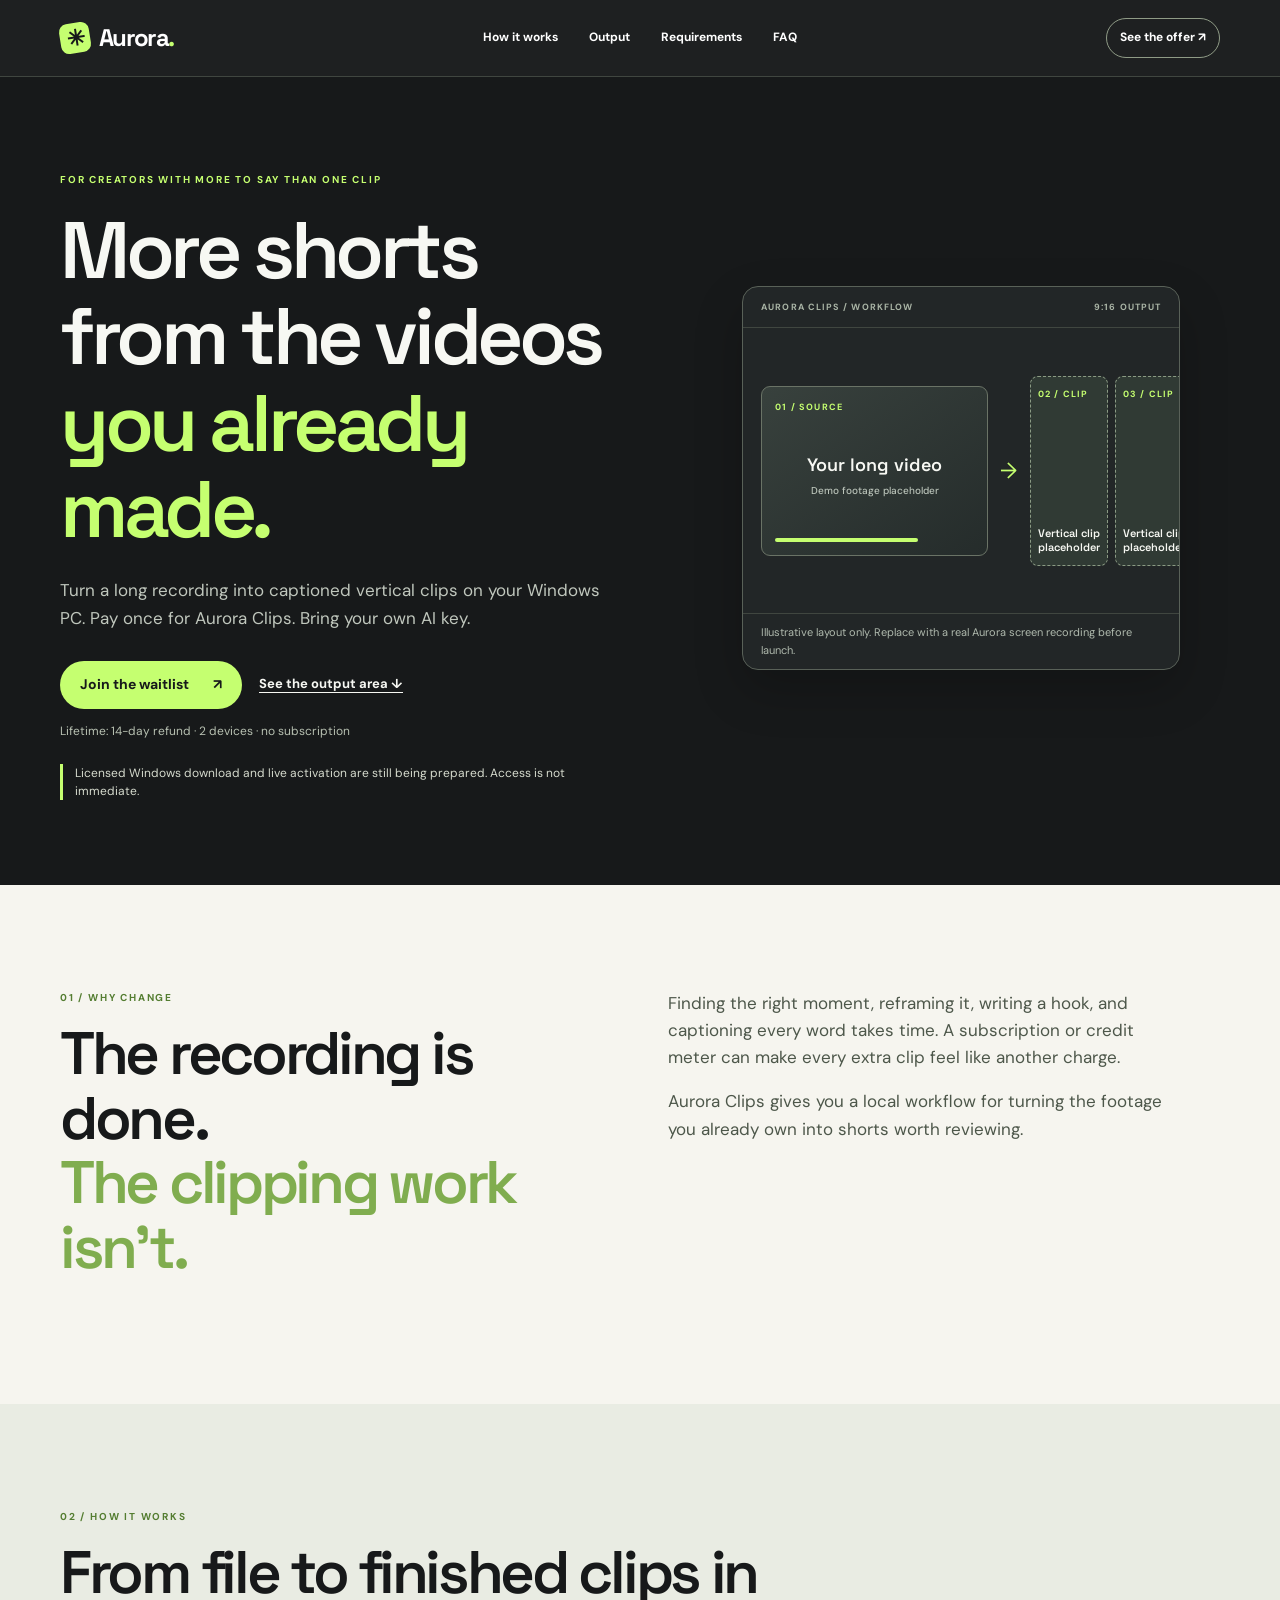
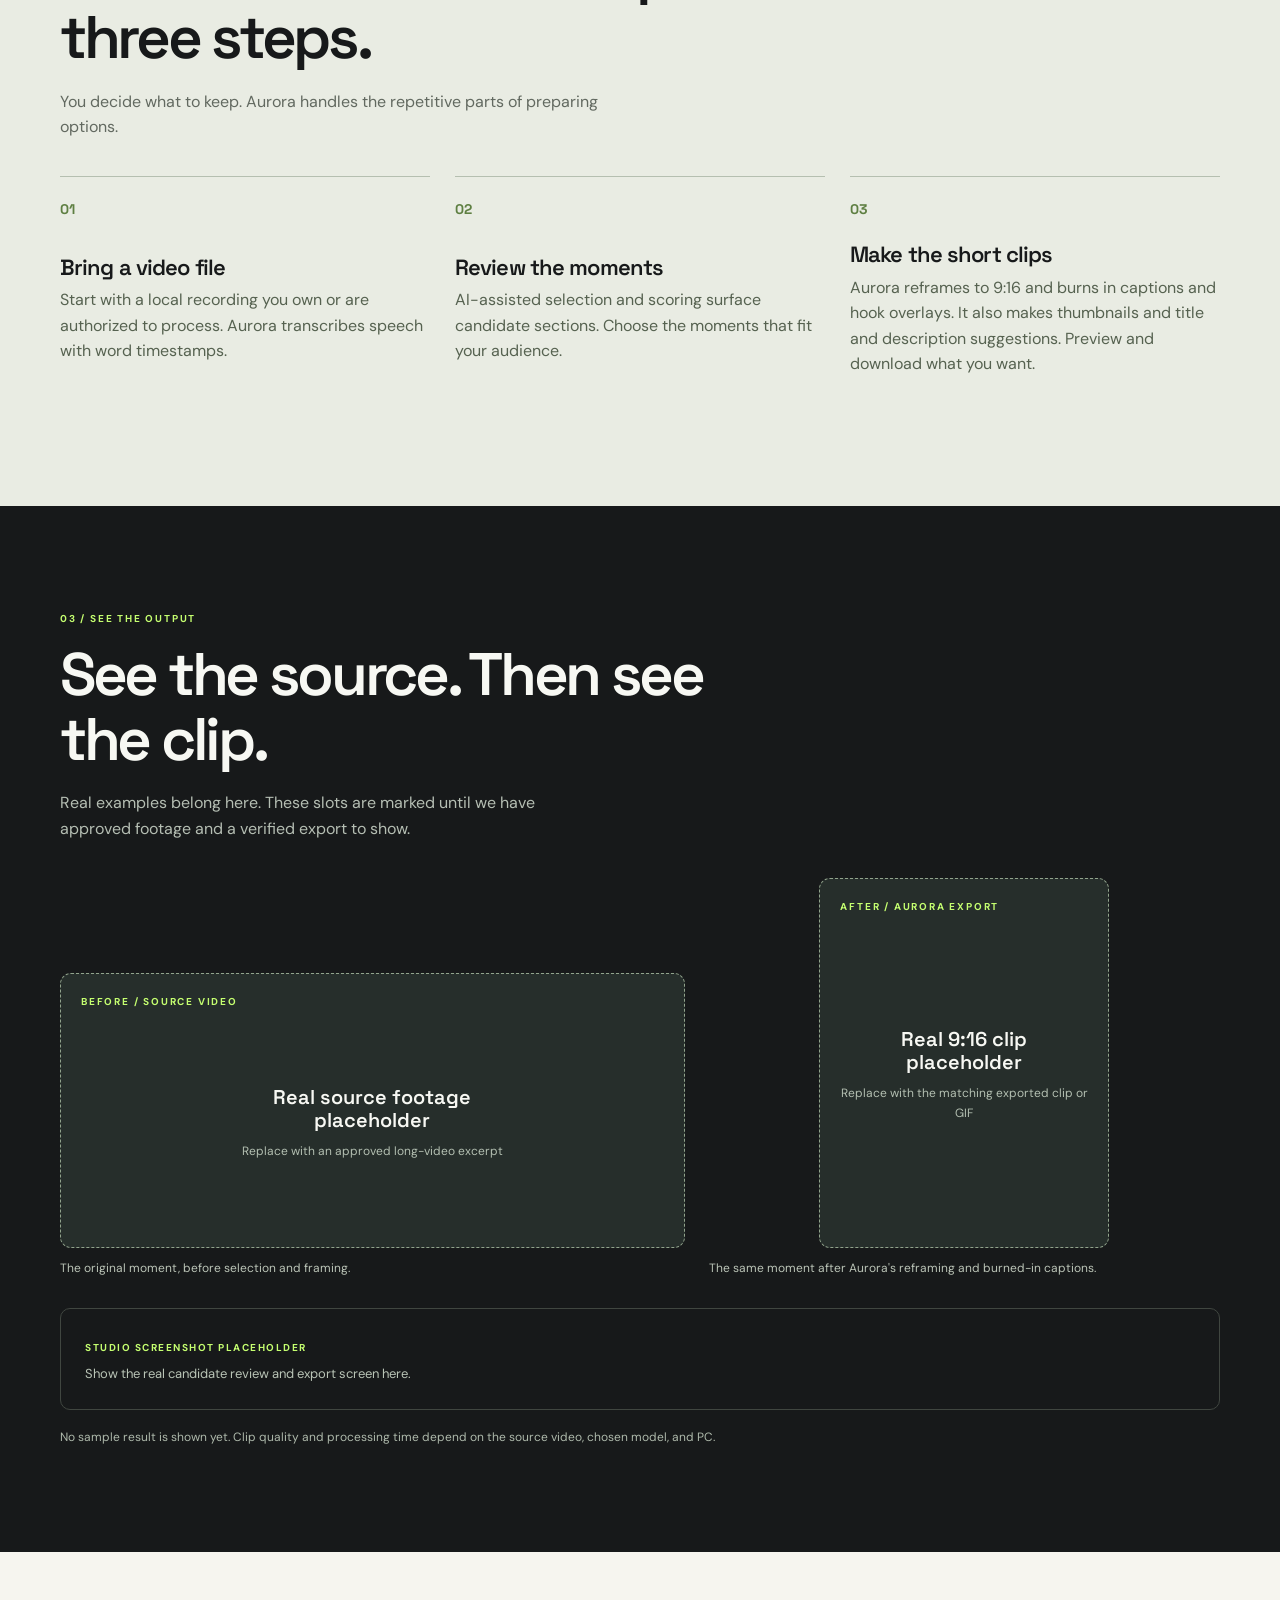
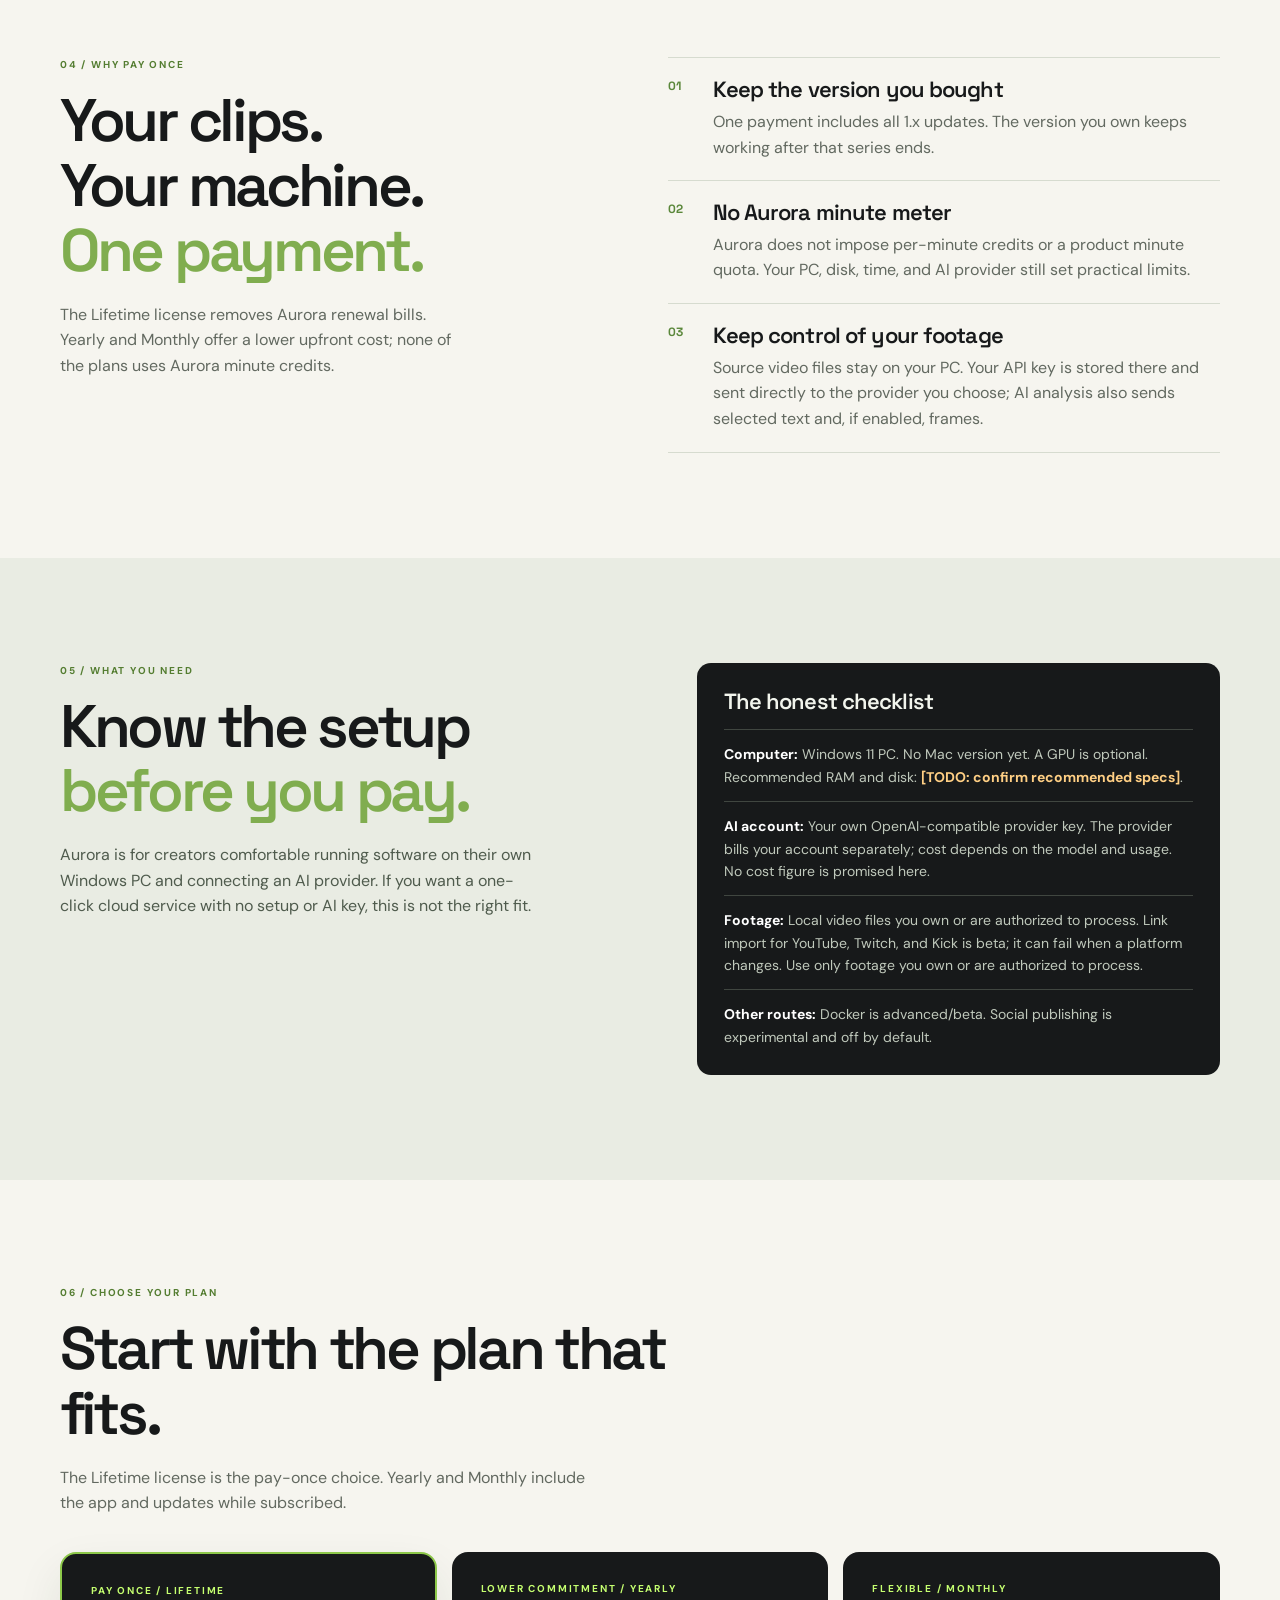
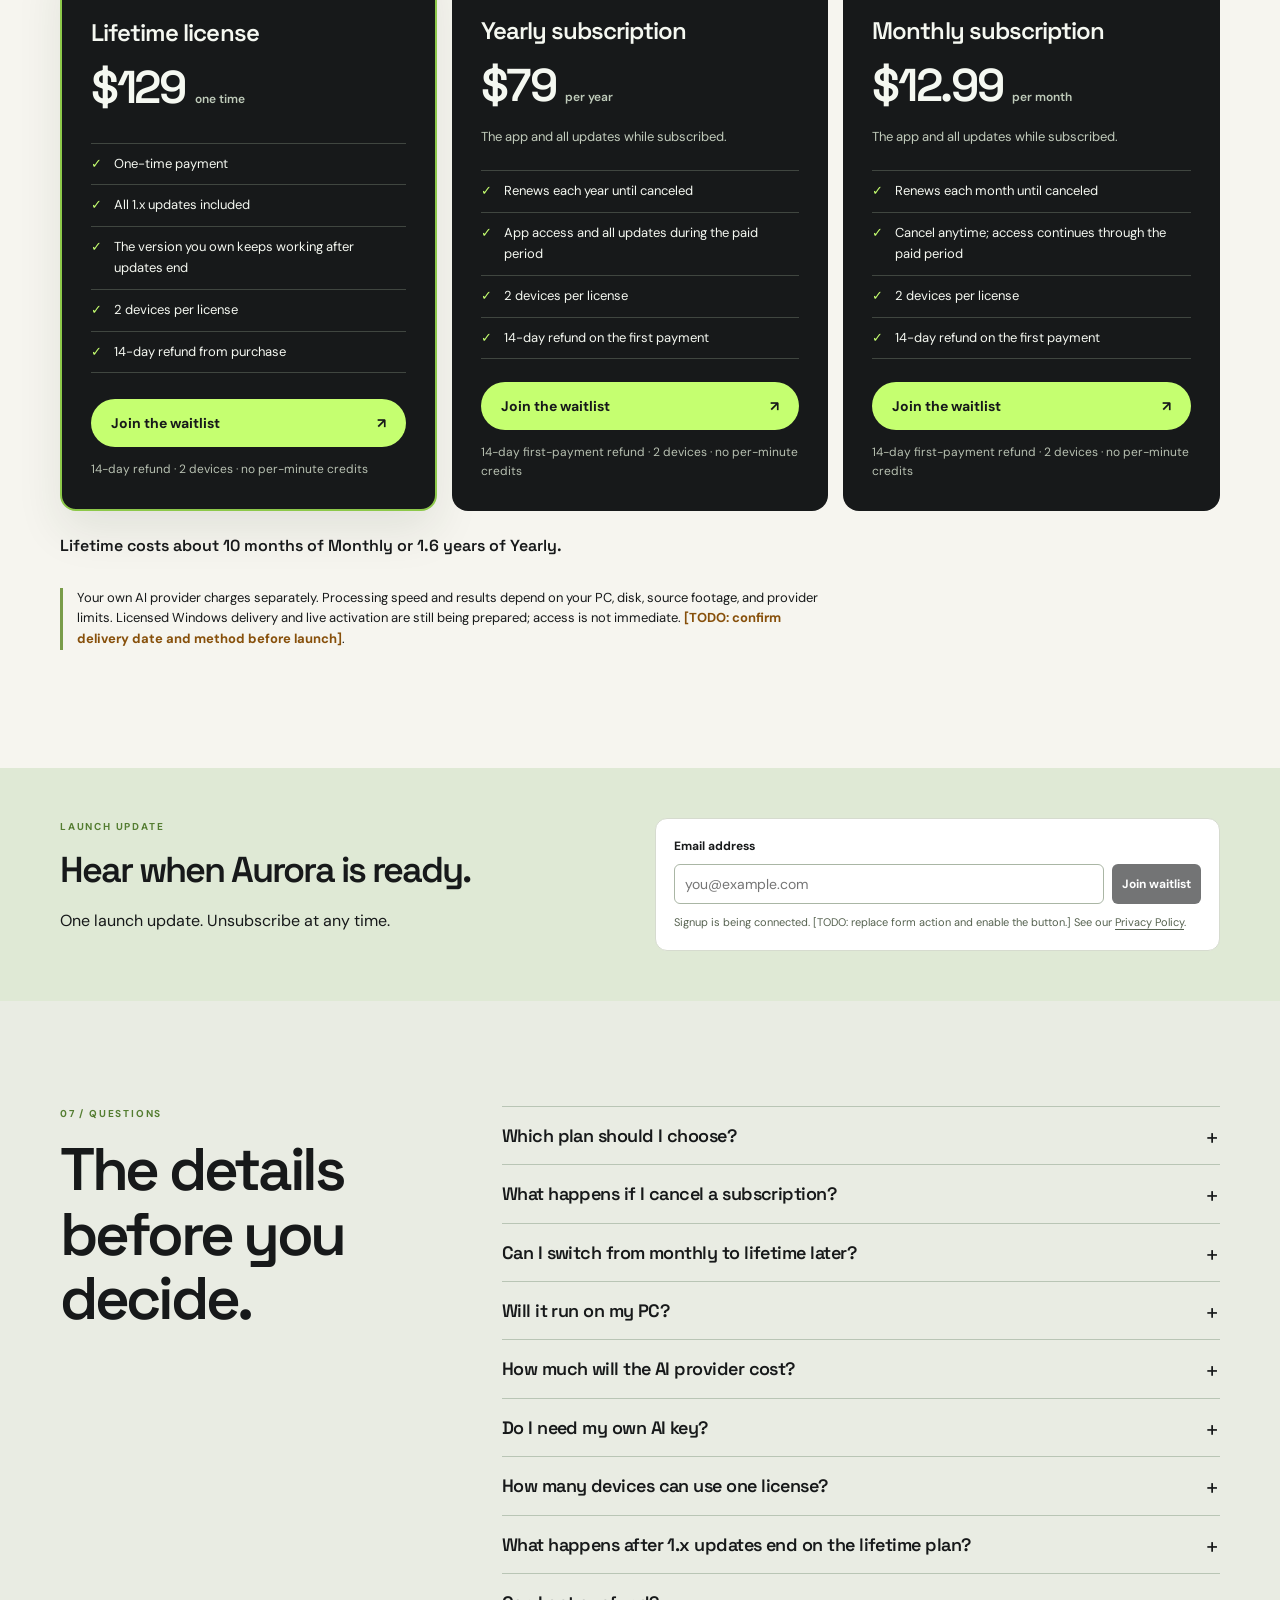
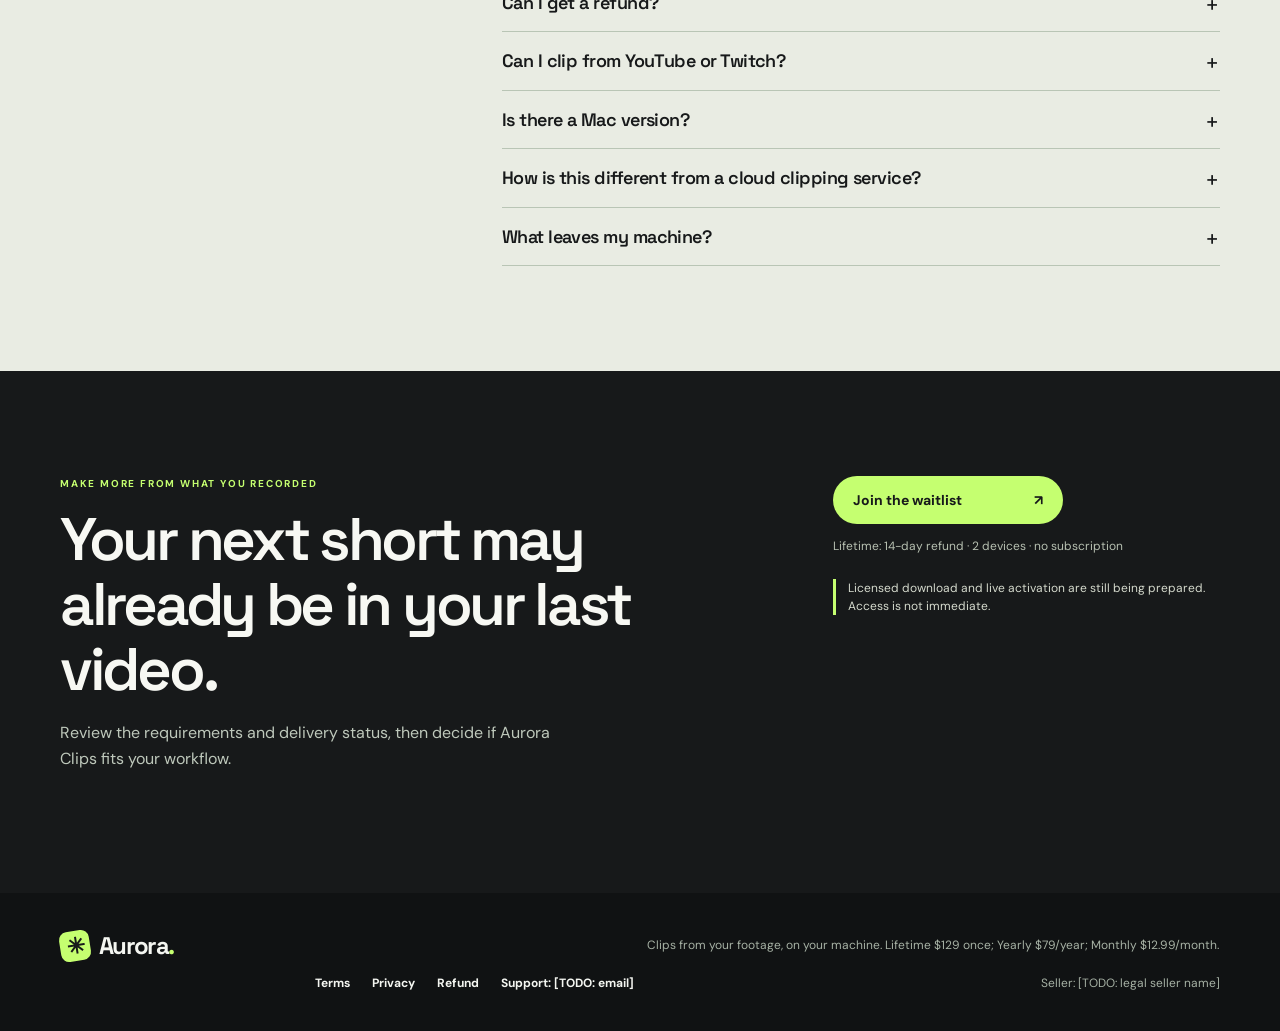
==== landing/index.html @ 4aee6b39 "Centralize Aurora plan pricing and legal copy" ====
<!doctype html>
<html lang="en">
<head>
  <meta charset="utf-8">
  <meta name="viewport" content="width=device-width, initial-scale=1">
  <meta name="theme-color" content="#151719">
  <title>Aurora Clips — More shorts from the videos you already made</title>
  <meta name="description" content="Turn long videos into captioned vertical clips on your Windows PC. Choose a lifetime license or subscription and bring your own AI provider key.">
  <link rel="canonical" href="https://dinethnethsaramusic-code.github.io/aurora-landing/">
  <meta property="og:type" content="website"><meta property="og:site_name" content="Aurora Clips">
  <meta property="og:title" content="Aurora Clips — More shorts from the videos you already made">
  <meta property="og:description" content="Turn long videos into captioned clips on your Windows PC. Choose Lifetime, Yearly, or Monthly, and bring your own AI provider key.">
  <meta property="og:url" content="https://dinethnethsaramusic-code.github.io/aurora-landing/">
  <meta name="twitter:card" content="summary">
  <meta name="twitter:title" content="Aurora Clips — More shorts from the videos you already made">
  <meta name="twitter:description" content="Captioned vertical clips from long videos. Windows PC software with lifetime and subscription options; bring your own AI key.">
  <link rel="icon" href="./favicon.svg" type="image/svg+xml">
  <link rel="preconnect" href="https://fonts.googleapis.com"><link rel="preconnect" href="https://fonts.gstatic.com" crossorigin>
  <link href="https://fonts.googleapis.com/css2?family=DM+Sans:wght@400;500;600;700&family=Space+Grotesk:wght@400;500;600;700&display=swap" rel="stylesheet">
  <link rel="stylesheet" href="./funnel.css?v=1">
  <script src="https://app.lemonsqueezy.com/js/lemon.js" defer></script><script src="./config.js" defer></script><script src="./checkout.js" defer></script>
</head>
<body data-pricing-page>
  <a class="skip-link" href="#main">Skip to content</a>
  <header class="site-header" id="top"><div class="wrap header-inner">
    <a class="brand" href="#top" aria-label="Aurora Clips home"><span class="brand-mark" aria-hidden="true">✳</span><span>Aurora<span class="brand-dot">.</span></span></a>
    <nav class="site-nav" aria-label="Main navigation"><a href="#how-it-works">How it works</a><a href="#proof">Output</a><a href="#requirements">Requirements</a><a href="#faq">FAQ</a></nav>
    <a class="header-link" href="#pricing">See the offer <span aria-hidden="true">↗</span></a>
  </div></header>
  <main id="main">
    <section class="hero section-dark" aria-labelledby="hero-title"><div class="wrap hero-grid">
      <div class="hero-copy"><p class="eyebrow">FOR CREATORS WITH MORE TO SAY THAN ONE CLIP</p><h1 id="hero-title">More shorts from the videos <em>you already made.</em></h1><p class="lead">Turn a long recording into captioned vertical clips on your Windows PC. Pay once for Aurora Clips. Bring your own AI key.</p>
        <div class="cta-group"><a class="button button-primary" href="#waitlist" data-plan-button="lifetime"><span data-buy-label>Join the waitlist</span><span aria-hidden="true">↗</span></a><a class="text-link" href="#proof">See the output area <span aria-hidden="true">↓</span></a></div>
        <p class="cta-note">Lifetime: 14-day refund · 2 devices · no subscription</p><p class="delivery-note">Licensed Windows download and live activation are still being prepared. Access is not immediate.</p>
      </div>
      <figure class="hero-demo" aria-label="Layout placeholder showing a long video becoming vertical clips"><div class="demo-top"><span>AURORA CLIPS / WORKFLOW</span><span>9:16 OUTPUT</span></div><div class="demo-flow"><div class="demo-source"><span class="demo-number">01 / SOURCE</span><span class="demo-placeholder">Your long video<br><small>Demo footage placeholder</small></span><span class="demo-bar"></span></div><div class="demo-arrow" aria-hidden="true">→</div><div class="demo-outputs"><div><span>02 / CLIP</span><strong>Vertical clip placeholder</strong></div><div><span>03 / CLIP</span><strong>Vertical clip placeholder</strong></div></div></div><figcaption>Illustrative layout only. Replace with a real Aurora screen recording before launch.</figcaption></figure>
    </div></section>

    <section class="section pain" aria-labelledby="pain-title"><div class="wrap split-heading"><div><p class="kicker">01 / WHY CHANGE</p><h2 id="pain-title">The recording is done.<br><em>The clipping work isn't.</em></h2></div><div class="section-intro"><p>Finding the right moment, reframing it, writing a hook, and captioning every word takes time. A subscription or credit meter can make every extra clip feel like another charge.</p><p>Aurora Clips gives you a local workflow for turning the footage you already own into shorts worth reviewing.</p></div></div></section>

    <section class="section process section-soft" id="how-it-works" aria-labelledby="process-title"><div class="wrap"><div class="section-head"><p class="kicker">02 / HOW IT WORKS</p><h2 id="process-title">From file to finished clips in three steps.</h2><p>You decide what to keep. Aurora handles the repetitive parts of preparing options.</p></div><ol class="process-list">
      <li><span class="step-num">01</span><div><h3>Bring a video file</h3><p>Start with a local recording you own or are authorized to process. Aurora transcribes speech with word timestamps.</p></div></li>
      <li><span class="step-num">02</span><div><h3>Review the moments</h3><p>AI-assisted selection and scoring surface candidate sections. Choose the moments that fit your audience.</p></div></li>
      <li><span class="step-num">03</span><div><h3>Make the short clips</h3><p>Aurora reframes to 9:16 and burns in captions and hook overlays. It also makes thumbnails and title and description suggestions. Preview and download what you want.</p></div></li>
    </ol></div></section>

    <section class="section proof section-dark" id="proof" aria-labelledby="proof-title"><div class="wrap"><div class="section-head"><p class="kicker">03 / SEE THE OUTPUT</p><h2 id="proof-title">See the source. Then see the clip.</h2><p>Real examples belong here. These slots are marked until we have approved footage and a verified export to show.</p></div><div class="proof-grid">
      <figure class="proof-slot proof-before"><div class="slot-frame"><span class="slot-label">BEFORE / SOURCE VIDEO</span><strong>Real source footage placeholder</strong><span>Replace with an approved long-video excerpt</span></div><figcaption>The original moment, before selection and framing.</figcaption></figure>
      <figure class="proof-slot proof-after"><div class="slot-frame"><span class="slot-label">AFTER / AURORA EXPORT</span><strong>Real 9:16 clip placeholder</strong><span>Replace with the matching exported clip or GIF</span></div><figcaption>The same moment after Aurora's reframing and burned-in captions.</figcaption></figure>
    </div><div class="screen-slot"><span>STUDIO SCREENSHOT PLACEHOLDER</span><p>Show the real candidate review and export screen here.</p></div><p class="proof-disclaimer">No sample result is shown yet. Clip quality and processing time depend on the source video, chosen model, and PC.</p></div></section>

    <section class="section ownership" aria-labelledby="ownership-title"><div class="wrap ownership-grid"><div><p class="kicker">04 / WHY PAY ONCE</p><h2 id="ownership-title">Your clips.<br>Your machine.<br><em>One payment.</em></h2><p>The Lifetime license removes Aurora renewal bills. Yearly and Monthly offer a lower upfront cost; none of the plans uses Aurora minute credits.</p></div><div class="ownership-list">
      <article><span>01</span><div><h3>Keep the version you bought</h3><p>One payment includes all 1.x updates. The version you own keeps working after that series ends.</p></div></article>
      <article><span>02</span><div><h3>No Aurora minute meter</h3><p>Aurora does not impose per-minute credits or a product minute quota. Your PC, disk, time, and AI provider still set practical limits.</p></div></article>
      <article><span>03</span><div><h3>Keep control of your footage</h3><p>Source video files stay on your PC. Your API key is stored there and sent directly to the provider you choose; AI analysis also sends selected text and, if enabled, frames.</p></div></article>
    </div></div></section>

    <section class="section requirements section-soft" id="requirements" aria-labelledby="requirements-title"><div class="wrap requirements-grid"><div><p class="kicker">05 / WHAT YOU NEED</p><h2 id="requirements-title">Know the setup<br><em>before you pay.</em></h2><p>Aurora is for creators comfortable running software on their own Windows PC and connecting an AI provider. If you want a one-click cloud service with no setup or AI key, this is not the right fit.</p></div><div class="requirements-panel"><h3>The honest checklist</h3><ul>
      <li><strong>Computer:</strong> Windows 11 PC. No Mac version yet. A GPU is optional. Recommended RAM and disk: <span class="todo">[TODO: confirm recommended specs]</span>.</li>
      <li><strong>AI account:</strong> Your own OpenAI-compatible provider key. The provider bills your account separately; cost depends on the model and usage. No cost figure is promised here.</li>
      <li><strong>Footage:</strong> Local video files you own or are authorized to process. Link import for YouTube, Twitch, and Kick is beta; it can fail when a platform changes. Use only footage you own or are authorized to process.</li>
      <li><strong>Other routes:</strong> Docker is advanced/beta. Social publishing is experimental and off by default.</li>
    </ul></div></div></section>

    <section class="section offer" id="pricing" aria-labelledby="pricing-title"><div class="wrap">
      <div class="section-head"><p class="kicker">06 / CHOOSE YOUR PLAN</p><h2 id="pricing-title">Start with the plan that fits.</h2><p>The <span data-plan-name="lifetime">Lifetime</span> license is the pay-once choice. <span data-plan-name="yearly">Yearly</span> and <span data-plan-name="monthly">Monthly</span> include the app and updates while subscribed.</p></div>
      <div class="plan-grid">
        <article class="price-card price-card-featured"><p class="price-label">PAY ONCE / <span data-plan-name="lifetime">Lifetime</span></p><h3><span data-plan-name="lifetime">Lifetime</span> license</h3><p class="price"><span data-price="lifetime">Price loading</span> <small data-plan-period="lifetime">one time</small></p><p class="launch-note" data-launch-note hidden></p><ul><li>One-time payment</li><li>All 1.x updates included</li><li>The version you own keeps working after updates end</li><li>2 devices per license</li><li>14-day refund from purchase</li></ul><a class="button button-primary" href="#waitlist" data-plan-button="lifetime"><span data-buy-label>Join the waitlist</span><span aria-hidden="true">↗</span></a><p class="cta-note">14-day refund · 2 devices · no per-minute credits</p></article>
        <article class="price-card"><p class="price-label">LOWER COMMITMENT / <span data-plan-name="yearly">Yearly</span></p><h3><span data-plan-name="yearly">Yearly</span> subscription</h3><p class="price"><span data-price="yearly">Price loading</span> <small data-plan-period="yearly">per year</small></p><p class="plan-description">The app and all updates while subscribed.</p><ul><li>Renews each year until canceled</li><li>App access and all updates during the paid period</li><li>2 devices per license</li><li>14-day refund on the first payment</li></ul><a class="button button-primary" href="#waitlist" data-plan-button="yearly"><span data-buy-label>Join the waitlist</span><span aria-hidden="true">↗</span></a><p class="cta-note">14-day first-payment refund · 2 devices · no per-minute credits</p></article>
        <article class="price-card"><p class="price-label">FLEXIBLE / <span data-plan-name="monthly">Monthly</span></p><h3><span data-plan-name="monthly">Monthly</span> subscription</h3><p class="price"><span data-price="monthly">Price loading</span> <small data-plan-period="monthly">per month</small></p><p class="plan-description">The app and all updates while subscribed.</p><ul><li>Renews each month until canceled</li><li>Cancel anytime; access continues through the paid period</li><li>2 devices per license</li><li>14-day refund on the first payment</li></ul><a class="button button-primary" href="#waitlist" data-plan-button="monthly"><span data-buy-label>Join the waitlist</span><span aria-hidden="true">↗</span></a><p class="cta-note">14-day first-payment refund · 2 devices · no per-minute credits</p></article>
      </div>
      <p class="price-comparison" data-price-comparison></p>
      <p class="offer-caveat">Your own AI provider charges separately. Processing speed and results depend on your PC, disk, source footage, and provider limits. Licensed Windows delivery and live activation are still being prepared; access is not immediate. <span class="todo">[TODO: confirm delivery date and method before launch]</span>.</p>
    </div></section>

    <section class="waitlist-section" id="waitlist" data-waitlist-section aria-labelledby="waitlist-title"><div class="wrap waitlist-grid"><div><p class="kicker">LAUNCH UPDATE</p><h2 id="waitlist-title">Hear when Aurora is ready.</h2><p>One launch update. Unsubscribe at any time.</p></div><form class="waitlist-form" action="https://example.com/TODO_WAITLIST_FORM_ACTION" method="post"><label for="waitlist-email">Email address</label><div><input id="waitlist-email" name="email" type="email" autocomplete="email" placeholder="you@example.com" required><button type="submit" disabled>Join waitlist</button></div><small>Signup is being connected. [TODO: replace form action and enable the button.] See our <a href="./privacy.html">Privacy Policy</a>.</small></form></div></section>

    <section class="section faq section-soft" id="faq" aria-labelledby="faq-title"><div class="wrap faq-grid"><div><p class="kicker">07 / QUESTIONS</p><h2 id="faq-title">The details before you decide.</h2></div><div class="faq-list" data-faq-list>
      <details><summary>Which plan should I choose?</summary><p>Choose <span data-plan-name="lifetime">Lifetime</span> (<span data-price="lifetime">Price loading</span> once) for a version you can keep with all 1.x updates. Choose <span data-plan-name="yearly">Yearly</span> (<span data-price="yearly">Price loading</span> per year) or <span data-plan-name="monthly">Monthly</span> (<span data-price="monthly">Price loading</span> per month) for the app and all updates while subscribed.</p></details>
      <details><summary>What happens if I cancel a subscription?</summary><p>Cancellation stops renewal. The app receives updates and the license validates through the paid period; after that the license stops validating and updates stop. What happens to the installed app after the paid period: [TODO: confirm].</p></details>
      <details><summary>Can I switch from monthly to lifetime later?</summary><p>[TODO: confirm whether switching is available, whether prior payments count toward the lifetime price, and how to change plans.]</p></details>
      <details><summary>Will it run on my PC?</summary><p>Aurora Clips is for Windows 11 PCs. A GPU is optional; processing can take longer without one. Recommended RAM and disk requirements are <span class="todo">[TODO: confirm]</span> before launch.</p></details>
      <details><summary>How much will the AI provider cost?</summary><p>It depends on your provider, model, and usage. You use your own account and pay that provider separately. Aurora does not charge per-minute credits.</p></details>
      <details><summary>Do I need my own AI key?</summary><p>Yes. Aurora needs an OpenAI-compatible provider key for AI-assisted moment selection. If you want a service with no setup or AI key, Aurora is not the right fit.</p></details>
      <details><summary>How many devices can use one license?</summary><p>One license is for one person and up to two devices. <span class="todo">[TODO: confirm device replacement process.]</span></p></details>
      <details><summary>What happens after 1.x updates end on the lifetime plan?</summary><p>All 1.x updates are included with the <span data-plan-name="lifetime">Lifetime</span> license. The version you bought keeps working after those updates end. A future major version may be a separate purchase.</p></details>
      <details><summary>Can I get a refund?</summary><p>The <span data-plan-name="lifetime">Lifetime</span> license has a 14-day refund window from purchase. <span data-plan-name="yearly">Yearly</span> and <span data-plan-name="monthly">Monthly</span> have a 14-day refund window on the first payment. See the <a href="./refund.html">Refund Policy</a>.</p></details>
      <details><summary>Can I clip from YouTube or Twitch?</summary><p>Use footage you own or are authorized to process. Local files are the core workflow. YouTube, Twitch, and Kick link import is beta and may fail when platforms change; it does not give you rights to someone else's content.</p></details>
      <details><summary>Is there a Mac version?</summary><p>No. The Windows ZIP is the main route. Docker is an advanced/beta option, not a Mac app.</p></details>
      <details><summary>How is this different from a cloud clipping service?</summary><p>Aurora runs on your own PC. You can choose a one-time license or a subscription. Aurora does not impose a product minute quota. You handle setup, processing time, storage, and your own AI provider account.</p></details>
      <details><summary>What leaves my machine?</summary><p>Your source video files stay on your PC. Your API key is stored there and sent directly to your chosen provider for requests. AI analysis also sends selected text and, if enabled, frames. Read the <a href="./privacy.html">Privacy Policy</a> for more detail.</p></details>
    </div></div></section>

    <section class="section final-cta section-dark" aria-labelledby="final-title"><div class="wrap final-grid"><div><p class="kicker">MAKE MORE FROM WHAT YOU RECORDED</p><h2 id="final-title">Your next short may already be in your last video.</h2><p>Review the requirements and delivery status, then decide if Aurora Clips fits your workflow.</p></div><div><a class="button button-primary" href="#waitlist" data-plan-button="lifetime"><span data-buy-label>Join the waitlist</span><span aria-hidden="true">↗</span></a><p class="cta-note">Lifetime: 14-day refund · 2 devices · no subscription</p><p class="delivery-note">Licensed download and live activation are still being prepared. Access is not immediate.</p></div></div></section>
  </main>
  <footer class="site-footer" id="support"><div class="wrap footer-grid"><a class="brand" href="#top"><span class="brand-mark" aria-hidden="true">✳</span><span>Aurora<span class="brand-dot">.</span></span></a><p>Clips from your footage, on your machine. <span data-plan-name="lifetime">Lifetime</span> <span data-price="lifetime">Price loading</span> once; <span data-plan-name="yearly">Yearly</span> <span data-price="yearly">Price loading</span>/year; <span data-plan-name="monthly">Monthly</span> <span data-price="monthly">Price loading</span>/month.</p><nav aria-label="Legal and support"><a href="./terms.html">Terms</a><a href="./privacy.html">Privacy</a><a href="./refund.html">Refund</a><a href="#support">Support: [TODO: email]</a></nav><small>Seller: [TODO: legal seller name]</small></div></footer>
  <div class="mobile-buy"><a class="button button-primary" href="#waitlist" data-plan-button="lifetime"><span data-buy-label>Join the waitlist</span><span aria-hidden="true">↗</span></a><small>Lifetime: 14-day refund · 2 devices · no subscription</small></div>
  <script id="faq-jsonld" type="application/ld+json"></script>
</body>
</html>
---- landing/funnel.css ----
:root{--ink:#17191a;--paper:#f6f5ef;--soft:#e9ece3;--lime:#c5ff70;--muted:#626960;--line:#d6dbcf;--dark-line:#404640;--font-display:'Space Grotesk',sans-serif;--font-body:'DM Sans',sans-serif}
*{box-sizing:border-box}
html{scroll-behavior:smooth;scroll-padding-top:76px}
body{margin:0;background:var(--paper);color:var(--ink);font-family:var(--font-body);font-size:16px;line-height:1.6}
body,button,input{font-family:var(--font-body)}
a{color:inherit;text-decoration:none}
a:focus-visible,button:focus-visible,input:focus-visible,summary:focus-visible{outline:3px solid #81a944;outline-offset:4px}
[hidden]{display:none!important}
.wrap{width:min(1160px,calc(100% - 36px));margin-inline:auto}
.skip-link{position:absolute;left:16px;top:-80px;z-index:30;background:var(--lime);padding:10px 14px;color:var(--ink)}
.skip-link:focus{top:12px}
.site-header{position:sticky;top:0;z-index:20;background:rgba(23,25,26,.97);border-bottom:1px solid var(--dark-line);color:#fff}
.header-inner{height:68px;display:flex;align-items:center;justify-content:space-between;gap:20px}
.brand{display:inline-flex;align-items:center;gap:9px;font:700 24px/1 var(--font-display);letter-spacing:-.07em;white-space:nowrap}
.brand-mark{display:grid;place-items:center;width:30px;height:30px;background:var(--lime);color:var(--ink);border-radius:8px;font-size:22px;transform:rotate(-9deg)}
.brand-dot{color:var(--lime)}
.site-nav{display:none;gap:26px;font-size:12px;font-weight:700}
.site-nav a:hover,.header-link:hover,.text-link:hover,.site-footer a:hover{text-decoration:underline;text-underline-offset:4px}
.header-link{font-size:12px;font-weight:700;border:1px solid #8f9b86;border-radius:99px;padding:9px 13px;white-space:nowrap}
.section{padding:76px 0}
.section-dark{background:var(--ink);color:#f7f8f3}
.section-soft{background:var(--soft)}
.eyebrow,.kicker,.price-label,.slot-label{font-size:10px;font-weight:700;letter-spacing:.18em;text-transform:uppercase}
.eyebrow,.section-dark .kicker{color:var(--lime)}
.kicker{color:#547d31;margin:0 0 16px}
h1,h2,h3,p,figure{margin-top:0}
h1,h2,h3{font-family:var(--font-display);line-height:1.08;letter-spacing:-.055em}
h1{font-size:clamp(43px,11vw,80px);font-weight:600;margin-bottom:23px}
h2{font-size:clamp(36px,8vw,60px);font-weight:600;margin-bottom:18px}
h3{font-size:22px;font-weight:600;letter-spacing:-.04em}
em{font-style:normal;color:#80ad4f}
.section-dark em{color:var(--lime)}
.hero{padding:76px 0 66px}
.hero-grid{display:grid;gap:58px;align-items:center}
.hero .eyebrow{margin-bottom:19px}
.lead{font-size:17px;line-height:1.65;color:#c0c7bd;max-width:560px;margin-bottom:29px}
.cta-group{display:flex;flex-wrap:wrap;align-items:center;gap:17px}
.button{display:inline-flex;align-items:center;justify-content:space-between;gap:24px;min-height:48px;padding:12px 20px;border-radius:100px;font-size:14px;font-weight:700;line-height:1.2;transition:transform .18s ease,background .18s ease}
.button:hover{transform:translateY(-2px)}
.button-primary{background:var(--lime);color:var(--ink)}
.button-primary:hover{background:#dbffad}
.text-link{font-size:13px;font-weight:700;text-decoration:underline;text-underline-offset:4px}
.cta-note{font-size:12px;color:#b7c0b1;margin:13px 0 0}
.delivery-note{font-size:12px;line-height:1.5;color:#d5dacd;max-width:510px;border-left:3px solid var(--lime);padding-left:12px;margin:23px 0 0}
.hero-demo{border:1px solid #596158;border-radius:16px;overflow:hidden;background:#222627;box-shadow:0 20px 50px #0003}
.demo-top{display:flex;justify-content:space-between;gap:12px;padding:13px 18px;border-bottom:1px solid var(--dark-line);color:#aab5a6;font-size:9px;font-weight:700;letter-spacing:.12em}
.demo-flow{display:grid;grid-template-columns:1.25fr 22px 1fr;gap:10px;align-items:center;padding:18px;min-height:285px}
.demo-source{aspect-ratio:4/3;min-height:170px;padding:13px;border:1px solid #6a7366;border-radius:9px;background:linear-gradient(145deg,#38413d,#252c2b);display:flex;flex-direction:column;justify-content:space-between}
.demo-number,.demo-outputs span{color:var(--lime);font-size:9px;font-weight:700;letter-spacing:.13em}
.demo-placeholder{align-self:center;text-align:center;font:600 18px/1.2 var(--font-display)}
.demo-placeholder small{display:block;margin-top:8px;color:#bac3b9;font:500 10px/1.3 var(--font-body)}
.demo-bar{height:4px;width:72%;background:var(--lime);border-radius:5px}
.demo-arrow{color:var(--lime);font-size:22px;text-align:center}
.demo-outputs{display:grid;grid-template-columns:1fr 1fr;gap:7px;height:190px}
.demo-outputs>div{border:1px dashed #8b9b84;border-radius:8px;background:#303a34;padding:10px 7px;display:flex;flex-direction:column;justify-content:space-between}
.demo-outputs strong{font:600 11px/1.25 var(--font-display)}
.hero-demo figcaption{border-top:1px solid var(--dark-line);padding:10px 18px;color:#afb9ad;font-size:11px}
.split-heading,.requirements-grid,.ownership-grid,.offer-grid,.faq-grid,.final-grid{display:grid;gap:28px}
.section-intro{max-width:500px;font-size:17px;color:#4d574a}
.section-intro p:last-child{margin-bottom:0}
.section-head{max-width:710px;margin-bottom:36px}
.section-head>p:last-child{color:var(--muted);max-width:540px}
.section-dark .section-head>p:last-child{color:#b5beb3}
.process-list{list-style:none;padding:0;margin:0;display:grid;gap:12px}
.process-list li{display:grid;grid-template-columns:55px 1fr;gap:13px;align-items:start;border-top:1px solid #b5bfb0;padding:23px 0 12px}
.process-list h3{margin:0 0 8px}
.process-list p{color:#566250;margin-bottom:0;max-width:550px}
.step-num{font:700 14px var(--font-display);color:#5e7f42}
.proof-grid{display:grid;gap:24px}
.proof-slot{margin:0}
.slot-frame{border:1px dashed #91a38c;background:#262e2b;border-radius:11px;padding:20px;min-height:275px;display:flex;flex-direction:column;align-items:center;justify-content:center;text-align:center;gap:10px}
.slot-label{align-self:flex-start;color:var(--lime);margin-bottom:auto}
.slot-frame strong{font:600 20px/1.15 var(--font-display);max-width:220px}
.slot-frame>span:last-child{color:#b3bfb1;font-size:12px;margin-bottom:auto}
.proof-after .slot-frame{max-width:290px;min-height:370px;margin:auto}
.proof-slot figcaption{color:#bbc4b7;font-size:12px;line-height:1.5;margin-top:11px}
.screen-slot{border:1px solid var(--dark-line);border-radius:10px;padding:24px;margin-top:31px;color:#b9c4b6}
.screen-slot span{font-size:10px;font-weight:700;letter-spacing:.15em;color:var(--lime)}
.screen-slot p{margin:6px 0 0;font-size:13px}
.proof-disclaimer{color:#aeb9ab;font-size:12px;margin:18px 0 0}
.ownership-grid>div:first-child>p:last-child{color:var(--muted);max-width:410px}
.ownership-list article{display:grid;grid-template-columns:30px 1fr;gap:15px;border-top:1px solid var(--line);padding:20px 0}
.ownership-list article:last-child{border-bottom:1px solid var(--line)}
.ownership-list article>span{font:700 12px var(--font-display);color:#5a873a}
.ownership-list h3{margin:0 0 7px}
.ownership-list p{margin:0;color:var(--muted)}
.requirements-grid>div:first-child>p:last-child{color:#4f5b4d;max-width:485px}
.requirements-panel{background:var(--ink);color:#f2f5ed;border-radius:14px;padding:27px}
.requirements-panel h3{margin-bottom:16px}
.requirements-panel ul,.price-card ul{list-style:none;padding:0;margin:0}
.requirements-panel li{border-top:1px solid var(--dark-line);padding:13px 0;font-size:14px;color:#c0c9bc}
.requirements-panel li:last-child{padding-bottom:0}
.requirements-panel strong{color:#fff}
.todo{color:#87500b;font-weight:700}
.requirements-panel .todo,.price-card .todo{color:#ffcf84}
.offer-grid>div:first-child>p:not(.kicker){color:#596154;max-width:470px}
.offer-caveat{border-left:3px solid #799c49;padding-left:14px;font-size:13px;line-height:1.6;margin-top:30px}
.plan-grid{display:grid;gap:15px;align-items:stretch}
.price-card{background:var(--ink);color:#f5f8f1;border-radius:16px;padding:29px}
.price-card-featured{border:2px solid #8dc84a;box-shadow:0 20px 46px #25331d18}
.price-card h3{font-size:24px;margin-bottom:16px}
.price-label{color:var(--lime);margin-bottom:21px}
.price{font:600 clamp(30px,5vw,46px)/1.1 var(--font-display);letter-spacing:-.05em;margin-bottom:7px}
.price small{font:600 12px var(--font-body);letter-spacing:0;color:#bfcbba;white-space:nowrap}
.price-context{color:#c1cbbb;font-size:13px}
.plan-description,.launch-note{font-size:13px;color:#c1cbbb;margin:9px 0 0}
.launch-note{color:var(--lime)}
.price-card ul{border-top:1px solid var(--dark-line);margin:23px 0}
.price-card li{border-bottom:1px solid var(--dark-line);padding:10px 0 10px 23px;position:relative;font-size:13px}
.price-card li:before{content:'✓';position:absolute;left:0;color:var(--lime)}
.price-card .button{width:100%}
.price-card .cta-note{margin-bottom:0}
.payment-note{font-size:11px;color:#aebaae;margin:12px 0 0}
.price-comparison{font:600 16px/1.5 var(--font-display);margin:23px 0 0}
.offer>.wrap>.offer-caveat{max-width:760px}
.waitlist-section{background:#dfe9d5;padding:50px 0}
.waitlist-grid{display:grid;gap:18px}
.waitlist-section h2{font-size:36px}
.waitlist-form{background:#fff;border:1px solid var(--line);border-radius:12px;padding:18px}
.waitlist-form label{display:block;font-size:12px;font-weight:700;margin-bottom:8px}
.waitlist-form>div{display:flex;gap:8px}
.waitlist-form input{min-width:0;flex:1;padding:10px;border:1px solid #aab6a5;border-radius:6px;font-size:14px}
.waitlist-form button{border:0;background:var(--ink);color:#fff;border-radius:6px;padding:10px;font-size:12px;font-weight:700}
.waitlist-form button:disabled{opacity:.6;cursor:not-allowed}
.waitlist-form small{display:block;margin-top:10px;color:#566250;font-size:11px}
.waitlist-form small a,.faq-list p a{text-decoration:underline;text-underline-offset:3px}
.faq-list{border-top:1px solid #b9c5b5}
.faq-list details{border-bottom:1px solid #b9c5b5;padding:17px 0}
.faq-list summary{cursor:pointer;list-style:none;font:600 18px/1.3 var(--font-display);letter-spacing:-.03em;padding-right:30px;position:relative}
.faq-list summary::-webkit-details-marker{display:none}
.faq-list summary:after{content:'+';position:absolute;right:2px;top:0;font-size:23px;font-weight:400}
.faq-list details[open] summary:after{content:'−'}
.faq-list p{margin:12px 0 3px;color:#4f5b4c;font-size:14px;max-width:640px}
.final-grid p:not(.kicker):not(.cta-note):not(.delivery-note){color:#bec8bb;max-width:530px}
.final-grid .button{min-width:230px}
.site-footer{background:#101213;color:#f4f6f1;padding:38px 0 115px}
.footer-grid{display:grid;gap:13px}
.site-footer p,.site-footer small{color:#a6b1a4;font-size:12px;margin:0}
.site-footer nav{display:flex;flex-wrap:wrap;gap:10px 22px;font-size:12px;font-weight:700}
.mobile-buy{position:fixed;bottom:0;left:0;right:0;z-index:25;background:#151719f5;border-top:1px solid var(--dark-line);padding:10px 16px calc(10px + env(safe-area-inset-bottom));display:grid;gap:4px}
.mobile-buy .button{justify-content:center;min-height:44px}
.mobile-buy small{color:#c8d2c3;text-align:center;font-size:10px}
@media(min-width:700px){.wrap{width:min(1160px,calc(100% - 56px))}.header-inner{height:76px}.section{padding:105px 0}.hero{padding:95px 0 85px}.hero-grid{grid-template-columns:1.05fr .95fr;gap:35px}.split-heading,.requirements-grid,.ownership-grid,.offer-grid,.faq-grid,.final-grid{grid-template-columns:1fr 1fr;gap:55px}.process-list{grid-template-columns:repeat(3,minmax(0,1fr));gap:25px}.process-list li{grid-template-columns:1fr;min-height:225px}.proof-grid{grid-template-columns:1.1fr .9fr;align-items:end}.waitlist-grid{grid-template-columns:1fr 1fr;align-items:center;gap:30px}.site-footer{padding-bottom:38px}.footer-grid{grid-template-columns:1fr 1fr;align-items:center}.footer-grid nav{justify-content:flex-end}.footer-grid small{grid-column:2;text-align:right}.mobile-buy{display:none}}
@media(min-width:1000px){.hero-grid{gap:70px}.site-nav{display:flex;gap:31px}.requirements-grid,.offer-grid{grid-template-columns:1fr .9fr}.faq-grid{grid-template-columns:.7fr 1.3fr}.final-grid{grid-template-columns:1.3fr .7fr}}
@media(min-width:800px){.plan-grid{grid-template-columns:repeat(3,minmax(0,1fr))}.price-card{display:flex;flex-direction:column}.price-card ul{flex:1}.price-card .button{margin-top:auto}}
@media(max-width:420px){.demo-flow{grid-template-columns:1fr;gap:9px}.demo-arrow{transform:rotate(90deg)}.demo-outputs{height:170px}.hero{padding-top:58px}.waitlist-form>div{flex-direction:column}}
@media(prefers-reduced-motion:reduce){html{scroll-behavior:auto}.button{transition:none}.button:hover{transform:none}}
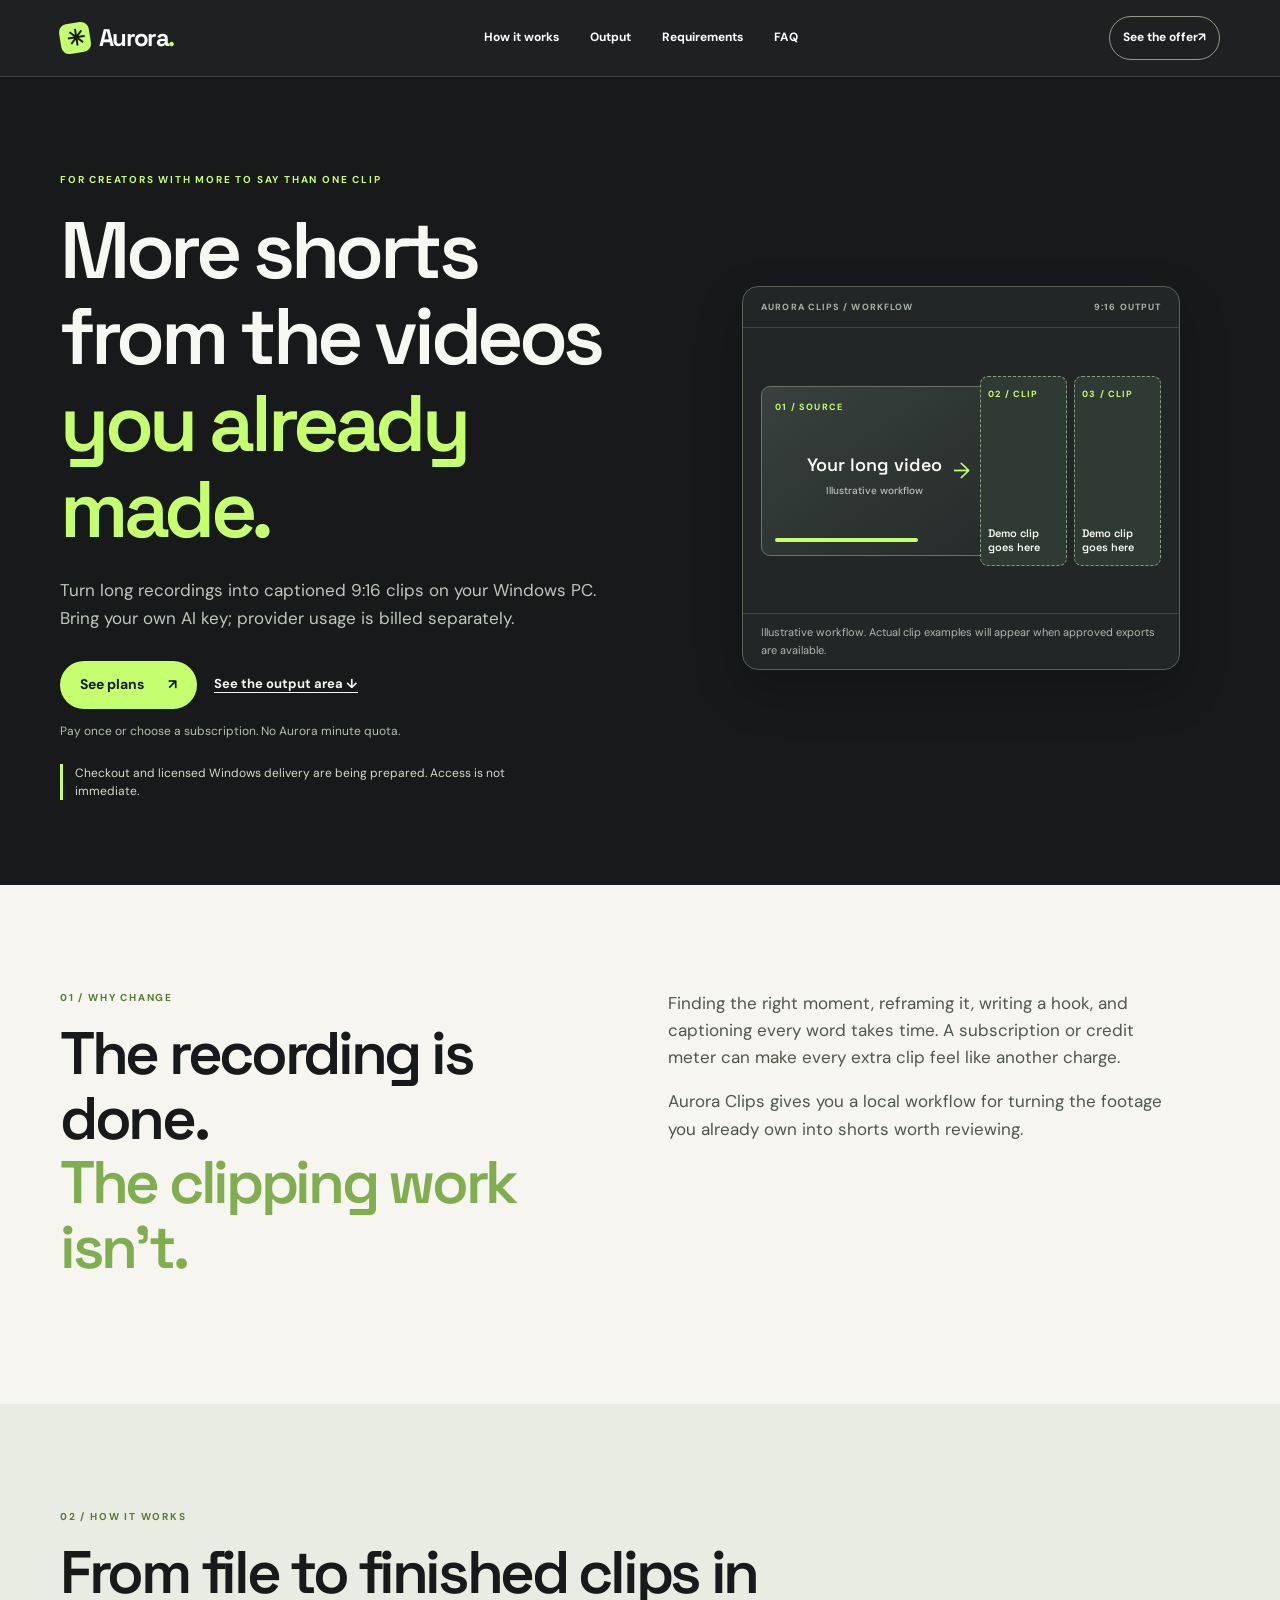
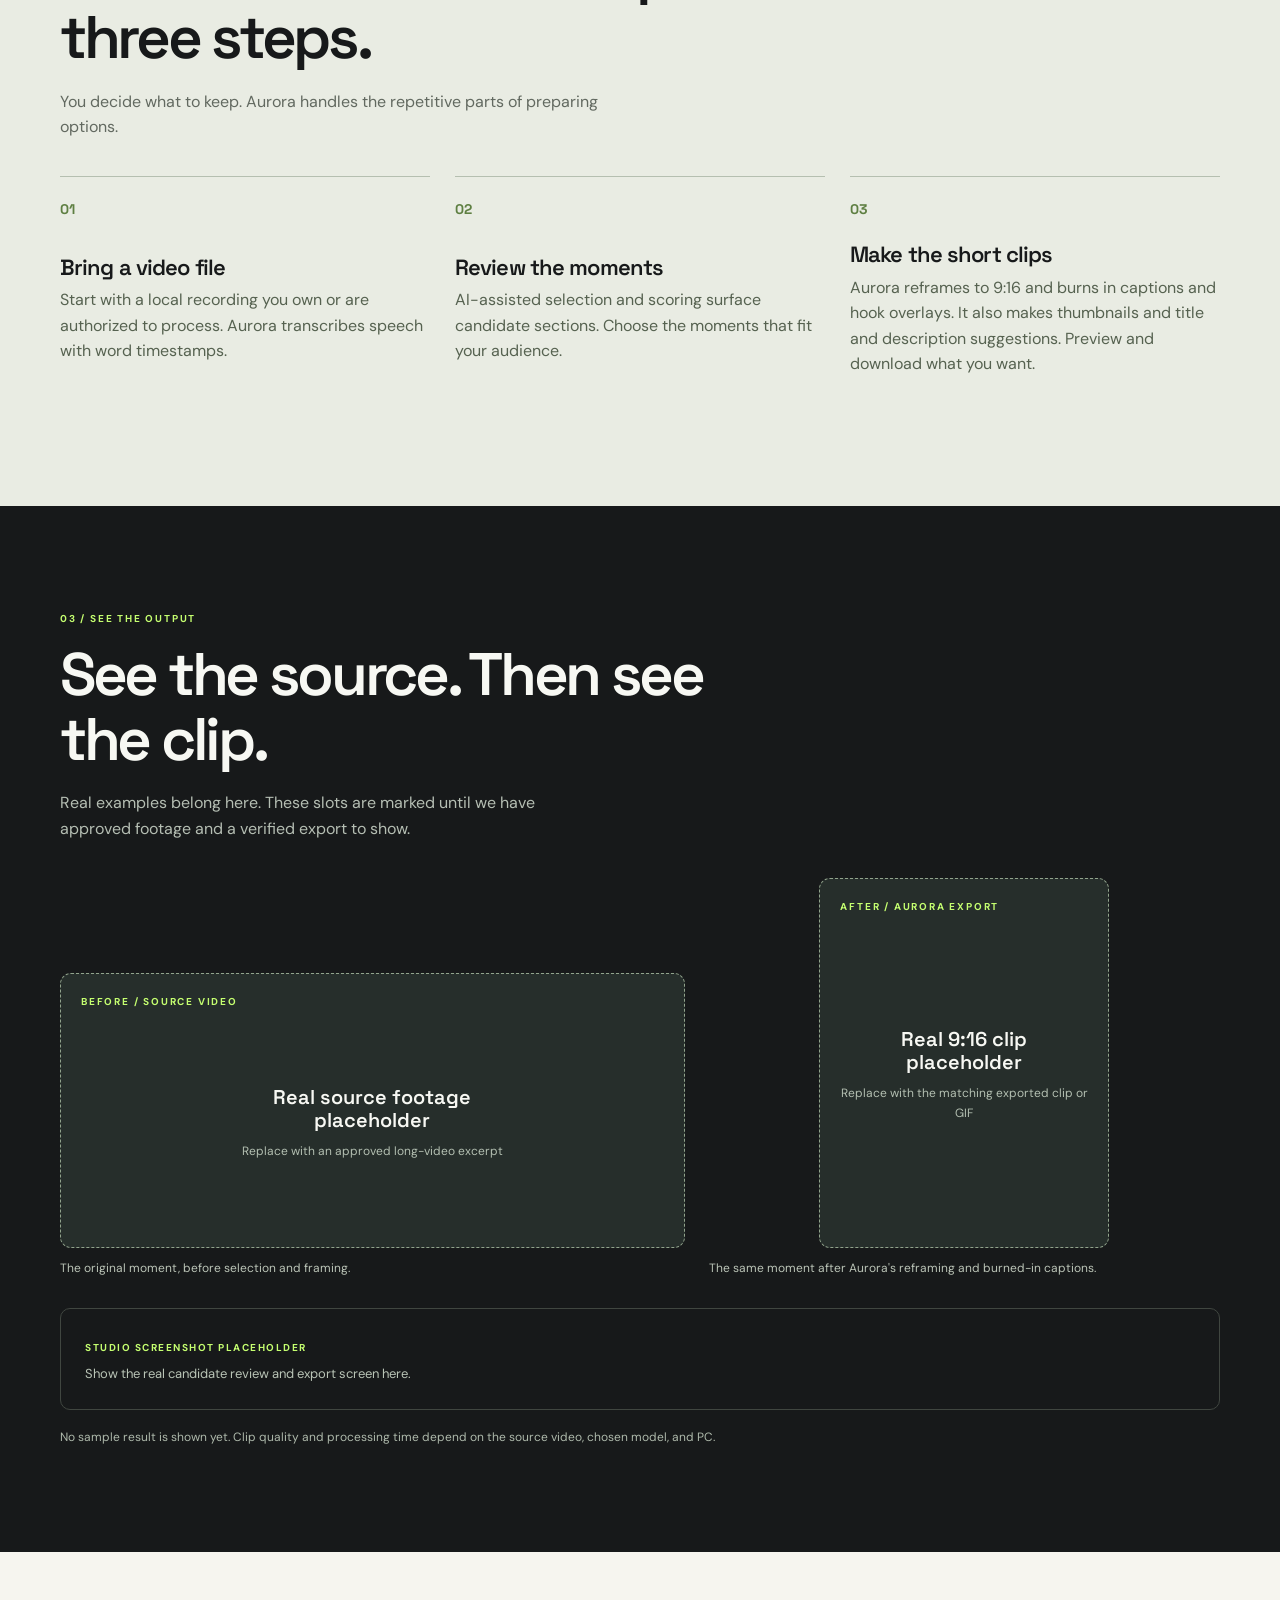
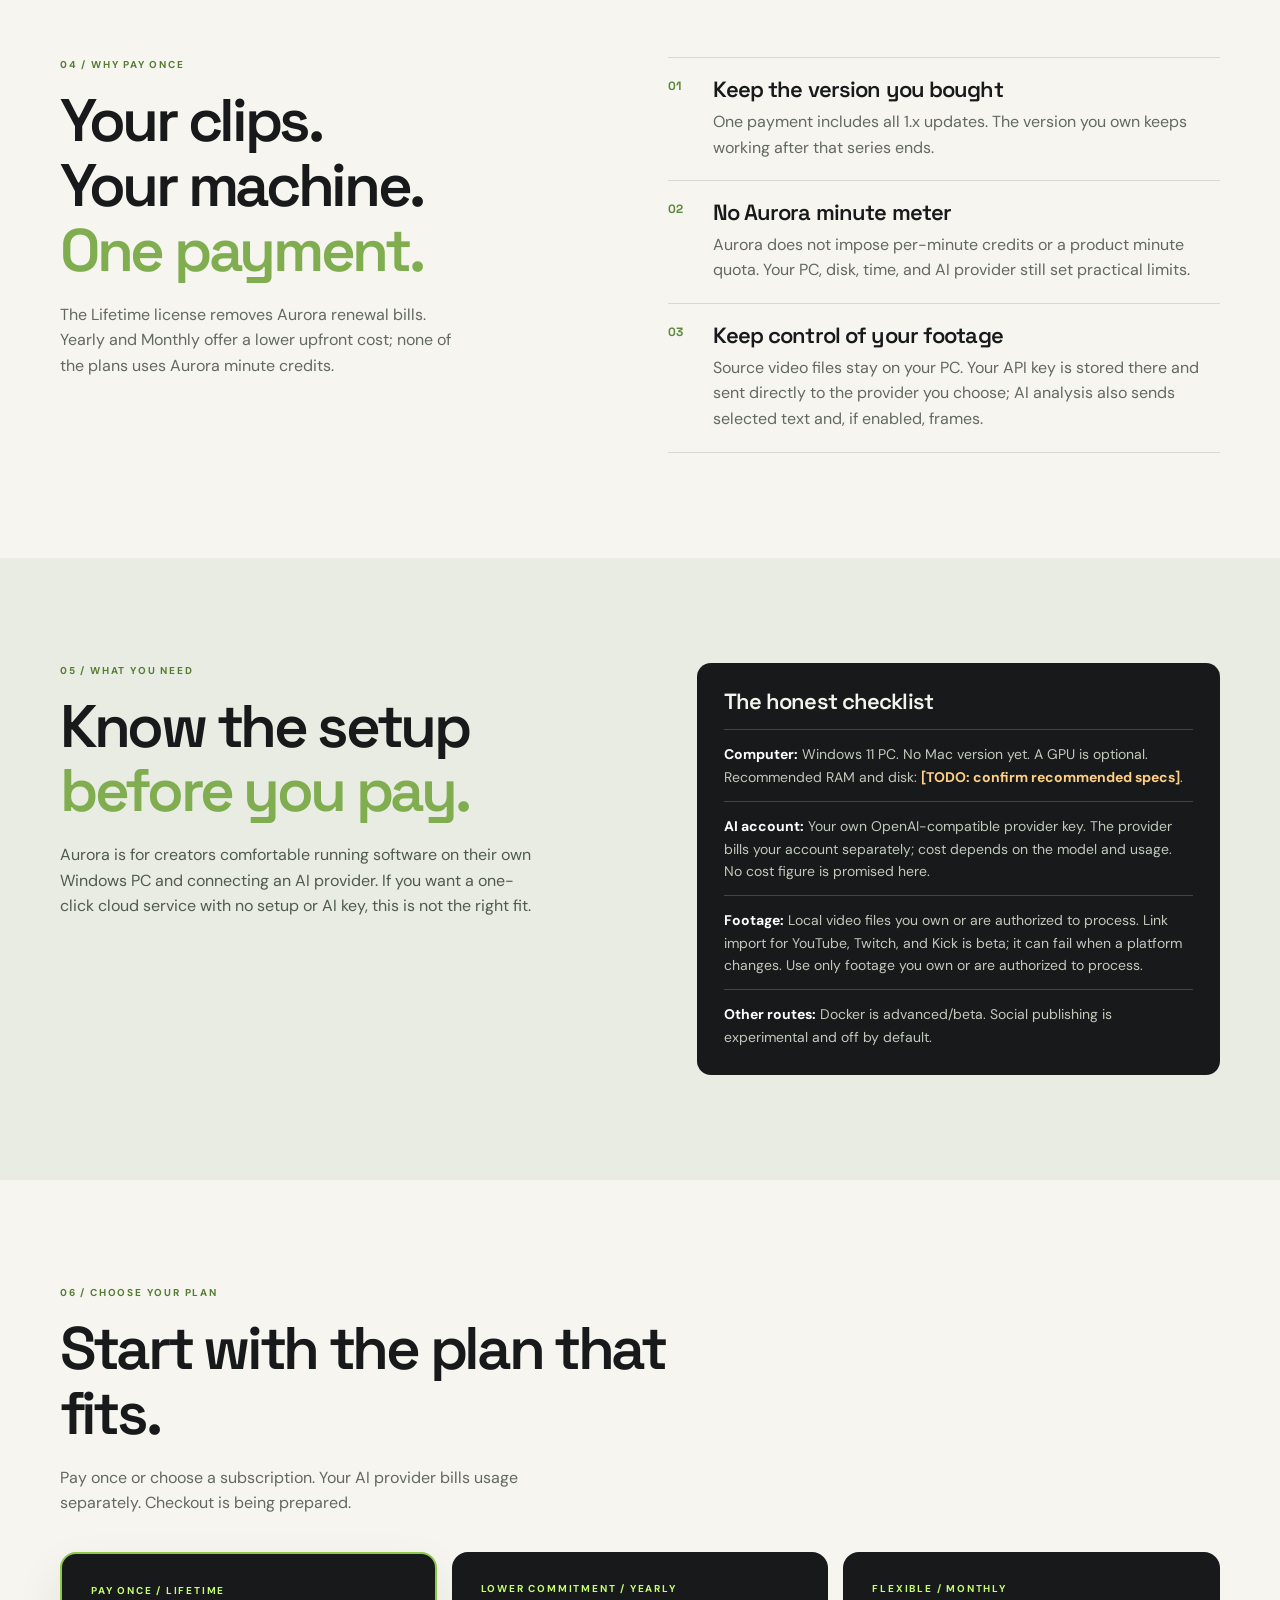
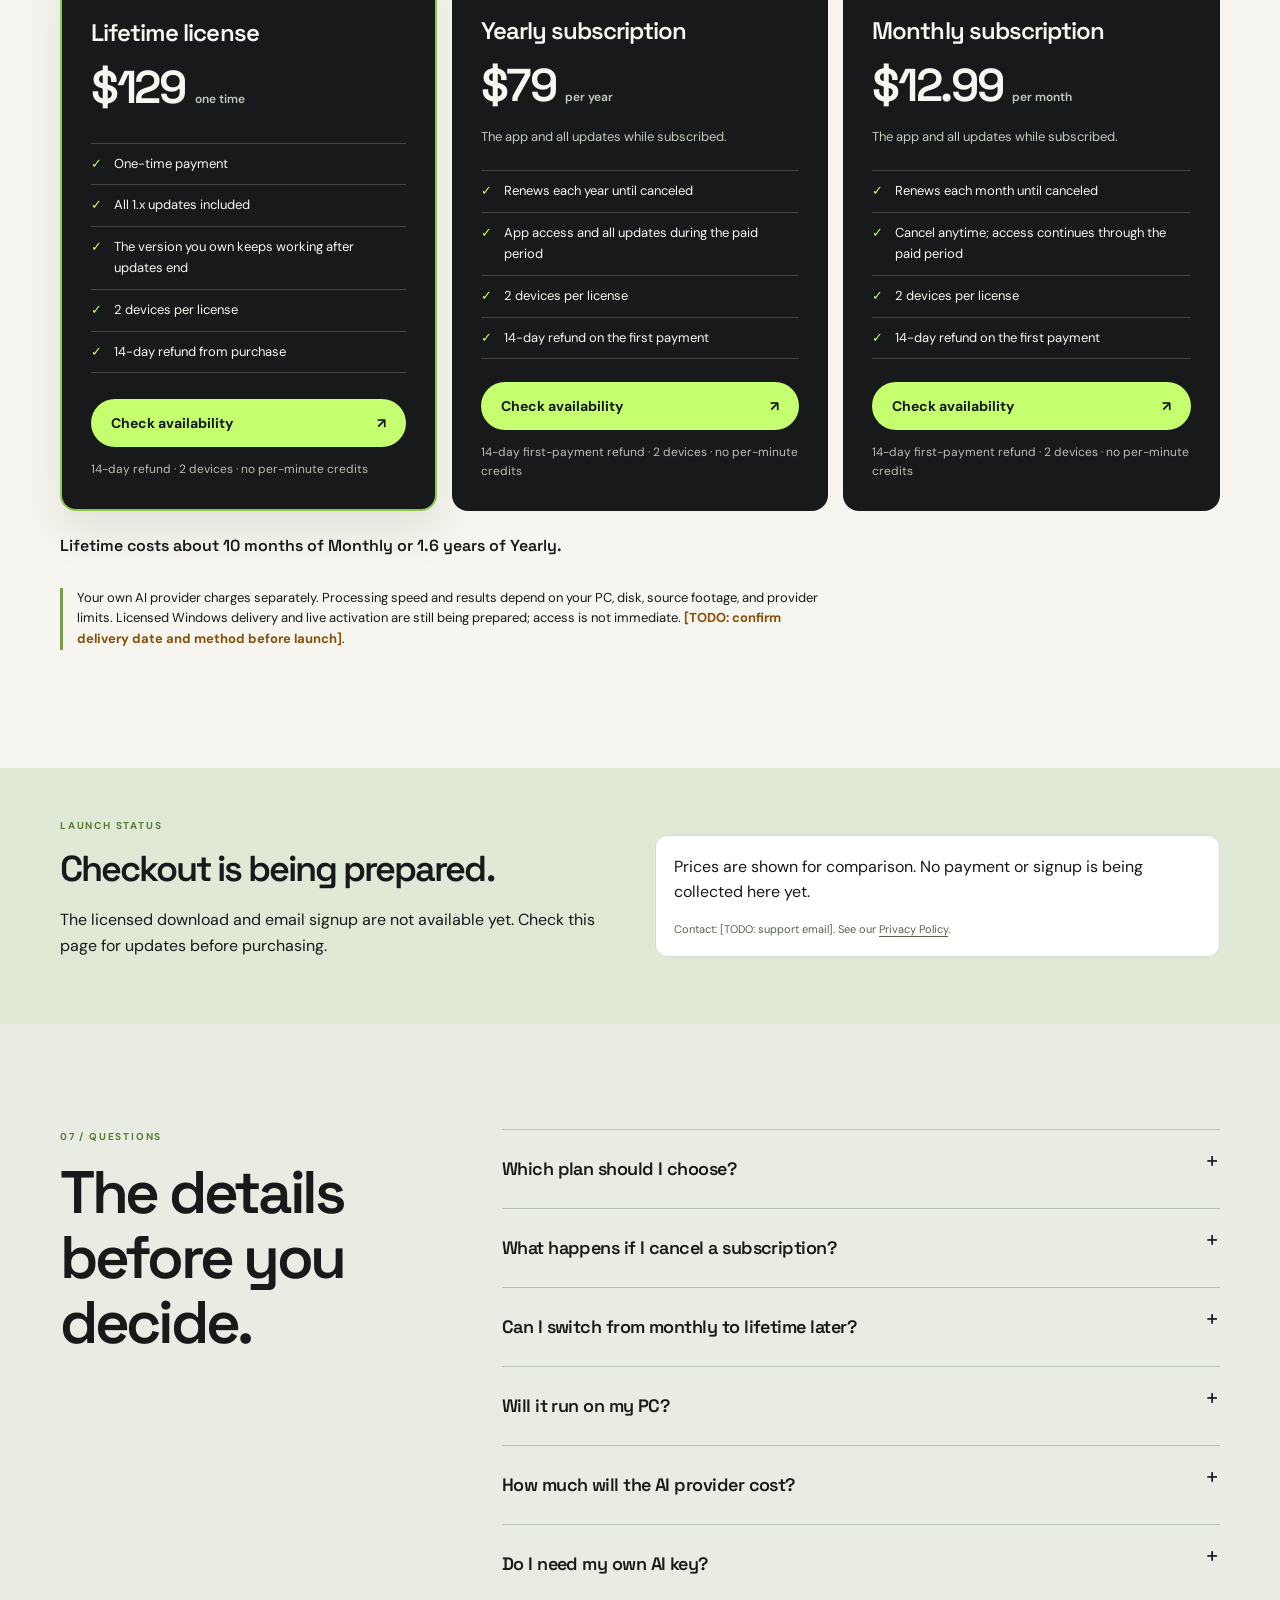
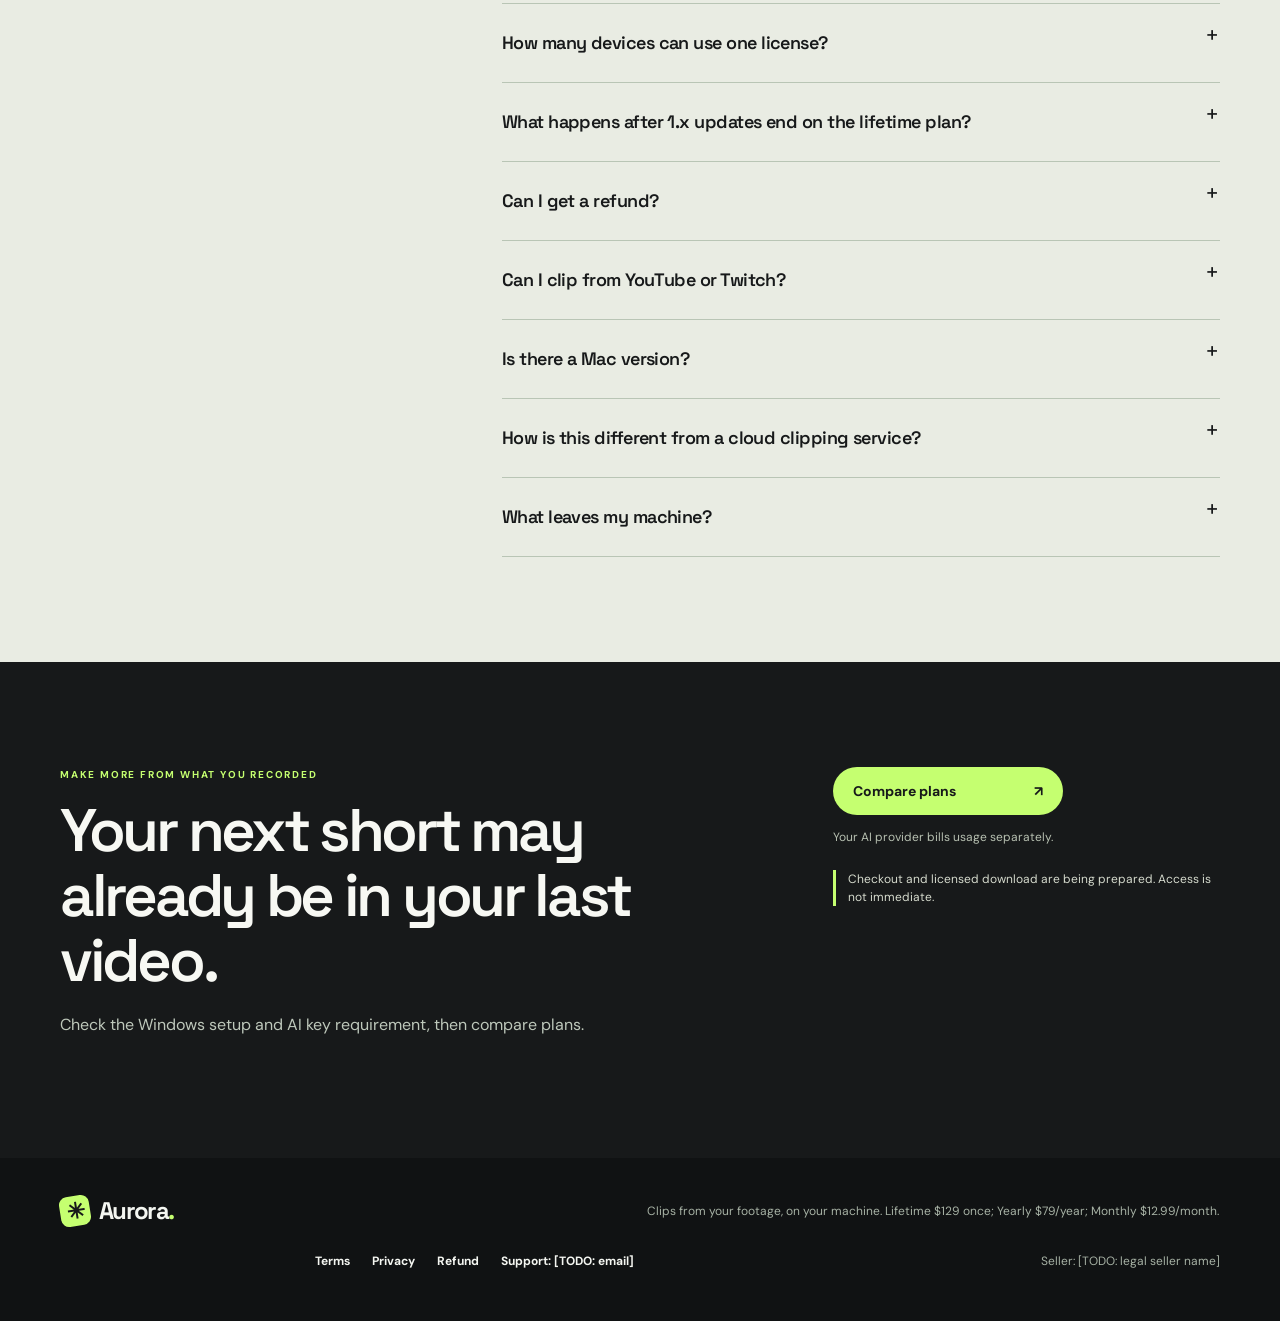
==== commit a01e709b: "Improve published Aurora funnel and motion" ====
--- a/landing/index.html
+++ b/landing/index.html
@@ -18,6 +18,7 @@
   <link rel="preconnect" href="https://fonts.googleapis.com"><link rel="preconnect" href="https://fonts.gstatic.com" crossorigin>
   <link href="https://fonts.googleapis.com/css2?family=DM+Sans:wght@400;500;600;700&family=Space+Grotesk:wght@400;500;600;700&display=swap" rel="stylesheet">
   <link rel="stylesheet" href="./funnel.css?v=1">
+  <link rel="stylesheet" href="./motion.css?v=1">
   <script src="https://app.lemonsqueezy.com/js/lemon.js" defer></script><script src="./config.js" defer></script><script src="./checkout.js" defer></script>
 </head>
 <body data-pricing-page>
@@ -29,11 +30,11 @@
   </div></header>
   <main id="main">
     <section class="hero section-dark" aria-labelledby="hero-title"><div class="wrap hero-grid">
-      <div class="hero-copy"><p class="eyebrow">FOR CREATORS WITH MORE TO SAY THAN ONE CLIP</p><h1 id="hero-title">More shorts from the videos <em>you already made.</em></h1><p class="lead">Turn a long recording into captioned vertical clips on your Windows PC. Pay once for Aurora Clips. Bring your own AI key.</p>
-        <div class="cta-group"><a class="button button-primary" href="#waitlist" data-plan-button="lifetime"><span data-buy-label>Join the waitlist</span><span aria-hidden="true">↗</span></a><a class="text-link" href="#proof">See the output area <span aria-hidden="true">↓</span></a></div>
-        <p class="cta-note">Lifetime: 14-day refund · 2 devices · no subscription</p><p class="delivery-note">Licensed Windows download and live activation are still being prepared. Access is not immediate.</p>
+      <div class="hero-copy"><p class="eyebrow">FOR CREATORS WITH MORE TO SAY THAN ONE CLIP</p><h1 id="hero-title">More shorts from the videos <em>you already made.</em></h1><p class="lead">Turn long recordings into captioned 9:16 clips on your Windows PC. Bring your own AI key; provider usage is billed separately.</p>
+        <div class="cta-group"><a class="button button-primary" href="#pricing"><span>See plans</span><span aria-hidden="true">↗</span></a><a class="text-link" href="#proof">See the output area <span aria-hidden="true">↓</span></a></div>
+        <p class="cta-note">Pay once or choose a subscription. No Aurora minute quota.</p><p class="delivery-note">Checkout and licensed Windows delivery are being prepared. Access is not immediate.</p>
       </div>
-      <figure class="hero-demo" aria-label="Layout placeholder showing a long video becoming vertical clips"><div class="demo-top"><span>AURORA CLIPS / WORKFLOW</span><span>9:16 OUTPUT</span></div><div class="demo-flow"><div class="demo-source"><span class="demo-number">01 / SOURCE</span><span class="demo-placeholder">Your long video<br><small>Demo footage placeholder</small></span><span class="demo-bar"></span></div><div class="demo-arrow" aria-hidden="true">→</div><div class="demo-outputs"><div><span>02 / CLIP</span><strong>Vertical clip placeholder</strong></div><div><span>03 / CLIP</span><strong>Vertical clip placeholder</strong></div></div></div><figcaption>Illustrative layout only. Replace with a real Aurora screen recording before launch.</figcaption></figure>
+      <figure class="hero-demo" aria-label="Illustrated workflow from long video to vertical clips"><div class="demo-top"><span>AURORA CLIPS / WORKFLOW</span><span>9:16 OUTPUT</span></div><div class="demo-flow"><div class="demo-source"><span class="demo-number">01 / SOURCE</span><span class="demo-placeholder">Your long video<br><small>Illustrative workflow</small></span><span class="demo-bar"></span></div><div class="demo-arrow" aria-hidden="true">→</div><div class="demo-outputs"><div><span>02 / CLIP</span><strong>Demo clip goes here</strong></div><div><span>03 / CLIP</span><strong>Demo clip goes here</strong></div></div></div><figcaption>Illustrative workflow. Actual clip examples will appear when approved exports are available.</figcaption></figure>
     </div></section>
 
     <section class="section pain" aria-labelledby="pain-title"><div class="wrap split-heading"><div><p class="kicker">01 / WHY CHANGE</p><h2 id="pain-title">The recording is done.<br><em>The clipping work isn't.</em></h2></div><div class="section-intro"><p>Finding the right moment, reframing it, writing a hook, and captioning every word takes time. A subscription or credit meter can make every extra clip feel like another charge.</p><p>Aurora Clips gives you a local workflow for turning the footage you already own into shorts worth reviewing.</p></div></div></section>
@@ -63,7 +64,7 @@
     </ul></div></div></section>
 
     <section class="section offer" id="pricing" aria-labelledby="pricing-title"><div class="wrap">
-      <div class="section-head"><p class="kicker">06 / CHOOSE YOUR PLAN</p><h2 id="pricing-title">Start with the plan that fits.</h2><p>The <span data-plan-name="lifetime">Lifetime</span> license is the pay-once choice. <span data-plan-name="yearly">Yearly</span> and <span data-plan-name="monthly">Monthly</span> include the app and updates while subscribed.</p></div>
+      <div class="section-head"><p class="kicker">06 / CHOOSE YOUR PLAN</p><h2 id="pricing-title">Start with the plan that fits.</h2><p>Pay once or choose a subscription. Your AI provider bills usage separately. Checkout is being prepared.</p></div>
       <div class="plan-grid">
         <article class="price-card price-card-featured"><p class="price-label">PAY ONCE / <span data-plan-name="lifetime">Lifetime</span></p><h3><span data-plan-name="lifetime">Lifetime</span> license</h3><p class="price"><span data-price="lifetime">Price loading</span> <small data-plan-period="lifetime">one time</small></p><p class="launch-note" data-launch-note hidden></p><ul><li>One-time payment</li><li>All 1.x updates included</li><li>The version you own keeps working after updates end</li><li>2 devices per license</li><li>14-day refund from purchase</li></ul><a class="button button-primary" href="#waitlist" data-plan-button="lifetime"><span data-buy-label>Join the waitlist</span><span aria-hidden="true">↗</span></a><p class="cta-note">14-day refund · 2 devices · no per-minute credits</p></article>
         <article class="price-card"><p class="price-label">LOWER COMMITMENT / <span data-plan-name="yearly">Yearly</span></p><h3><span data-plan-name="yearly">Yearly</span> subscription</h3><p class="price"><span data-price="yearly">Price loading</span> <small data-plan-period="yearly">per year</small></p><p class="plan-description">The app and all updates while subscribed.</p><ul><li>Renews each year until canceled</li><li>App access and all updates during the paid period</li><li>2 devices per license</li><li>14-day refund on the first payment</li></ul><a class="button button-primary" href="#waitlist" data-plan-button="yearly"><span data-buy-label>Join the waitlist</span><span aria-hidden="true">↗</span></a><p class="cta-note">14-day first-payment refund · 2 devices · no per-minute credits</p></article>
@@ -73,7 +74,7 @@
       <p class="offer-caveat">Your own AI provider charges separately. Processing speed and results depend on your PC, disk, source footage, and provider limits. Licensed Windows delivery and live activation are still being prepared; access is not immediate. <span class="todo">[TODO: confirm delivery date and method before launch]</span>.</p>
     </div></section>
 
-    <section class="waitlist-section" id="waitlist" data-waitlist-section aria-labelledby="waitlist-title"><div class="wrap waitlist-grid"><div><p class="kicker">LAUNCH UPDATE</p><h2 id="waitlist-title">Hear when Aurora is ready.</h2><p>One launch update. Unsubscribe at any time.</p></div><form class="waitlist-form" action="https://example.com/TODO_WAITLIST_FORM_ACTION" method="post"><label for="waitlist-email">Email address</label><div><input id="waitlist-email" name="email" type="email" autocomplete="email" placeholder="you@example.com" required><button type="submit" disabled>Join waitlist</button></div><small>Signup is being connected. [TODO: replace form action and enable the button.] See our <a href="./privacy.html">Privacy Policy</a>.</small></form></div></section>
+    <section class="waitlist-section" id="waitlist" data-waitlist-section aria-labelledby="waitlist-title"><div class="wrap waitlist-grid"><div><p class="kicker">LAUNCH STATUS</p><h2 id="waitlist-title">Checkout is being prepared.</h2><p>The licensed download and email signup are not available yet. Check this page for updates before purchasing.</p></div><div class="waitlist-form"><p>Prices are shown for comparison. No payment or signup is being collected here yet.</p><small>Contact: [TODO: support email]. See our <a href="./privacy.html">Privacy Policy</a>.</small></div></div></section>
 
     <section class="section faq section-soft" id="faq" aria-labelledby="faq-title"><div class="wrap faq-grid"><div><p class="kicker">07 / QUESTIONS</p><h2 id="faq-title">The details before you decide.</h2></div><div class="faq-list" data-faq-list>
       <details><summary>Which plan should I choose?</summary><p>Choose <span data-plan-name="lifetime">Lifetime</span> (<span data-price="lifetime">Price loading</span> once) for a version you can keep with all 1.x updates. Choose <span data-plan-name="yearly">Yearly</span> (<span data-price="yearly">Price loading</span> per year) or <span data-plan-name="monthly">Monthly</span> (<span data-price="monthly">Price loading</span> per month) for the app and all updates while subscribed.</p></details>
@@ -91,10 +92,10 @@
       <details><summary>What leaves my machine?</summary><p>Your source video files stay on your PC. Your API key is stored there and sent directly to your chosen provider for requests. AI analysis also sends selected text and, if enabled, frames. Read the <a href="./privacy.html">Privacy Policy</a> for more detail.</p></details>
     </div></div></section>
 
-    <section class="section final-cta section-dark" aria-labelledby="final-title"><div class="wrap final-grid"><div><p class="kicker">MAKE MORE FROM WHAT YOU RECORDED</p><h2 id="final-title">Your next short may already be in your last video.</h2><p>Review the requirements and delivery status, then decide if Aurora Clips fits your workflow.</p></div><div><a class="button button-primary" href="#waitlist" data-plan-button="lifetime"><span data-buy-label>Join the waitlist</span><span aria-hidden="true">↗</span></a><p class="cta-note">Lifetime: 14-day refund · 2 devices · no subscription</p><p class="delivery-note">Licensed download and live activation are still being prepared. Access is not immediate.</p></div></div></section>
+    <section class="section final-cta section-dark" aria-labelledby="final-title"><div class="wrap final-grid"><div><p class="kicker">MAKE MORE FROM WHAT YOU RECORDED</p><h2 id="final-title">Your next short may already be in your last video.</h2><p>Check the Windows setup and AI key requirement, then compare plans.</p></div><div><a class="button button-primary" href="#pricing"><span>Compare plans</span><span aria-hidden="true">↗</span></a><p class="cta-note">Your AI provider bills usage separately.</p><p class="delivery-note">Checkout and licensed download are being prepared. Access is not immediate.</p></div></div></section>
   </main>
   <footer class="site-footer" id="support"><div class="wrap footer-grid"><a class="brand" href="#top"><span class="brand-mark" aria-hidden="true">✳</span><span>Aurora<span class="brand-dot">.</span></span></a><p>Clips from your footage, on your machine. <span data-plan-name="lifetime">Lifetime</span> <span data-price="lifetime">Price loading</span> once; <span data-plan-name="yearly">Yearly</span> <span data-price="yearly">Price loading</span>/year; <span data-plan-name="monthly">Monthly</span> <span data-price="monthly">Price loading</span>/month.</p><nav aria-label="Legal and support"><a href="./terms.html">Terms</a><a href="./privacy.html">Privacy</a><a href="./refund.html">Refund</a><a href="#support">Support: [TODO: email]</a></nav><small>Seller: [TODO: legal seller name]</small></div></footer>
-  <div class="mobile-buy"><a class="button button-primary" href="#waitlist" data-plan-button="lifetime"><span data-buy-label>Join the waitlist</span><span aria-hidden="true">↗</span></a><small>Lifetime: 14-day refund · 2 devices · no subscription</small></div>
+  <div class="mobile-buy"><a class="button button-primary" href="#pricing"><span>See plans</span><span aria-hidden="true">↗</span></a><small>Checkout is being prepared</small></div>
   <script id="faq-jsonld" type="application/ld+json"></script>
 </body>
 </html>
--- a/landing/motion.css
+++ b/landing/motion.css
@@ -0,0 +1,16 @@
+/* Motion stays inside the illustrative workflow; it does not imply real footage. */
+.demo-flow{grid-template-columns:minmax(0,1fr) 18px minmax(0,1fr)}
+.demo-source,.demo-outputs,.demo-outputs>div{min-width:0}
+.demo-bar{transform-origin:left center;animation:source-progress 6s ease-in-out infinite}
+.demo-arrow{animation:flow-arrow 6s ease-in-out infinite}
+.demo-outputs>div{animation:clip-arrive 6s ease-in-out infinite}
+.demo-outputs>div:nth-child(2){animation-delay:.28s}
+.header-link{display:inline-flex;align-items:center;min-height:44px;box-sizing:border-box}
+.faq-list summary{display:flex;align-items:center;min-height:44px}
+.site-footer nav a{display:inline-flex;align-items:center;min-height:44px}
+.button:active{transform:translateY(1px)}
+@keyframes source-progress{0%,12%{transform:scaleX(.22)}48%,78%{transform:scaleX(1)}100%{transform:scaleX(.22)}}
+@keyframes flow-arrow{0%,15%,100%{transform:translateX(0);opacity:.55}48%,78%{transform:translateX(5px);opacity:1}}
+@keyframes clip-arrive{0%,27%,100%{transform:translateY(3px);opacity:.75}50%,78%{transform:translateY(0);opacity:1}}
+@media(max-width:420px){.demo-flow{grid-template-columns:1fr}.demo-arrow{animation:none}}
+@media(prefers-reduced-motion:reduce){.demo-bar,.demo-arrow,.demo-outputs>div{animation:none}.button:active{transform:none}}
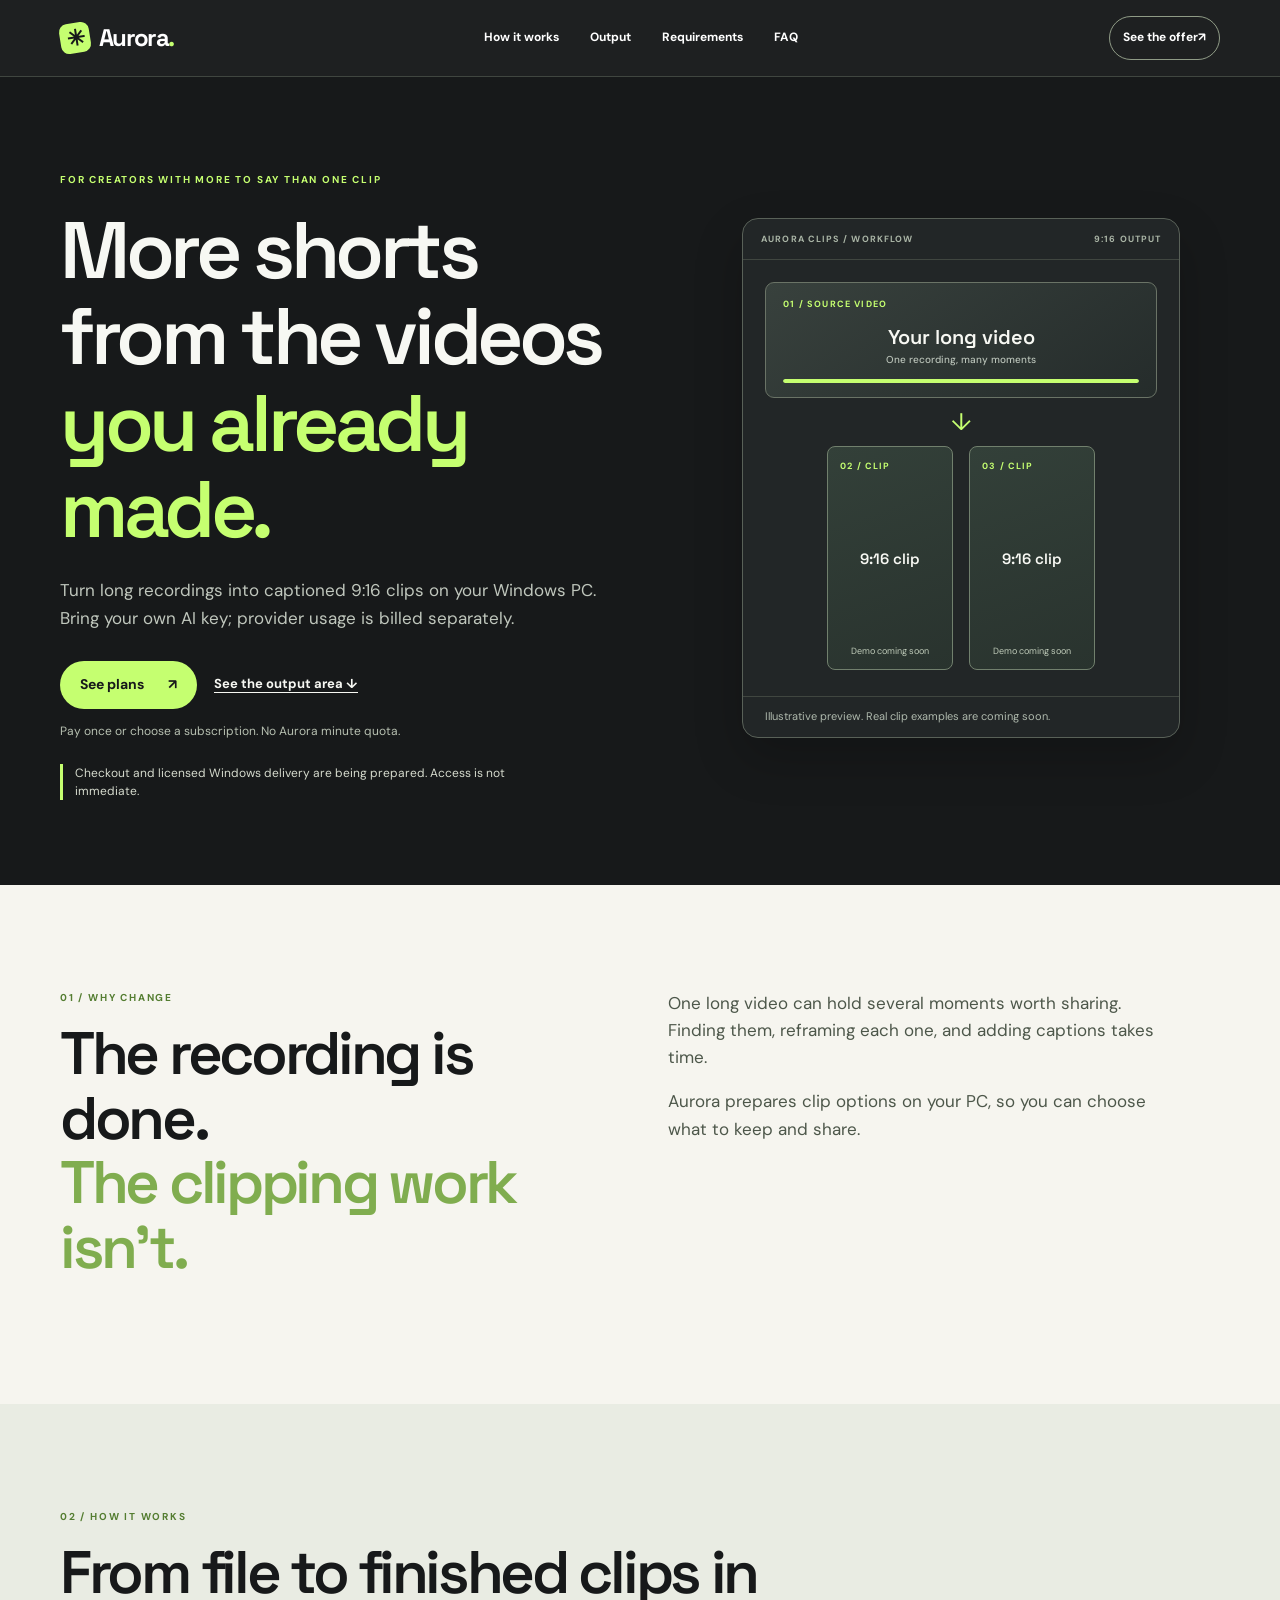
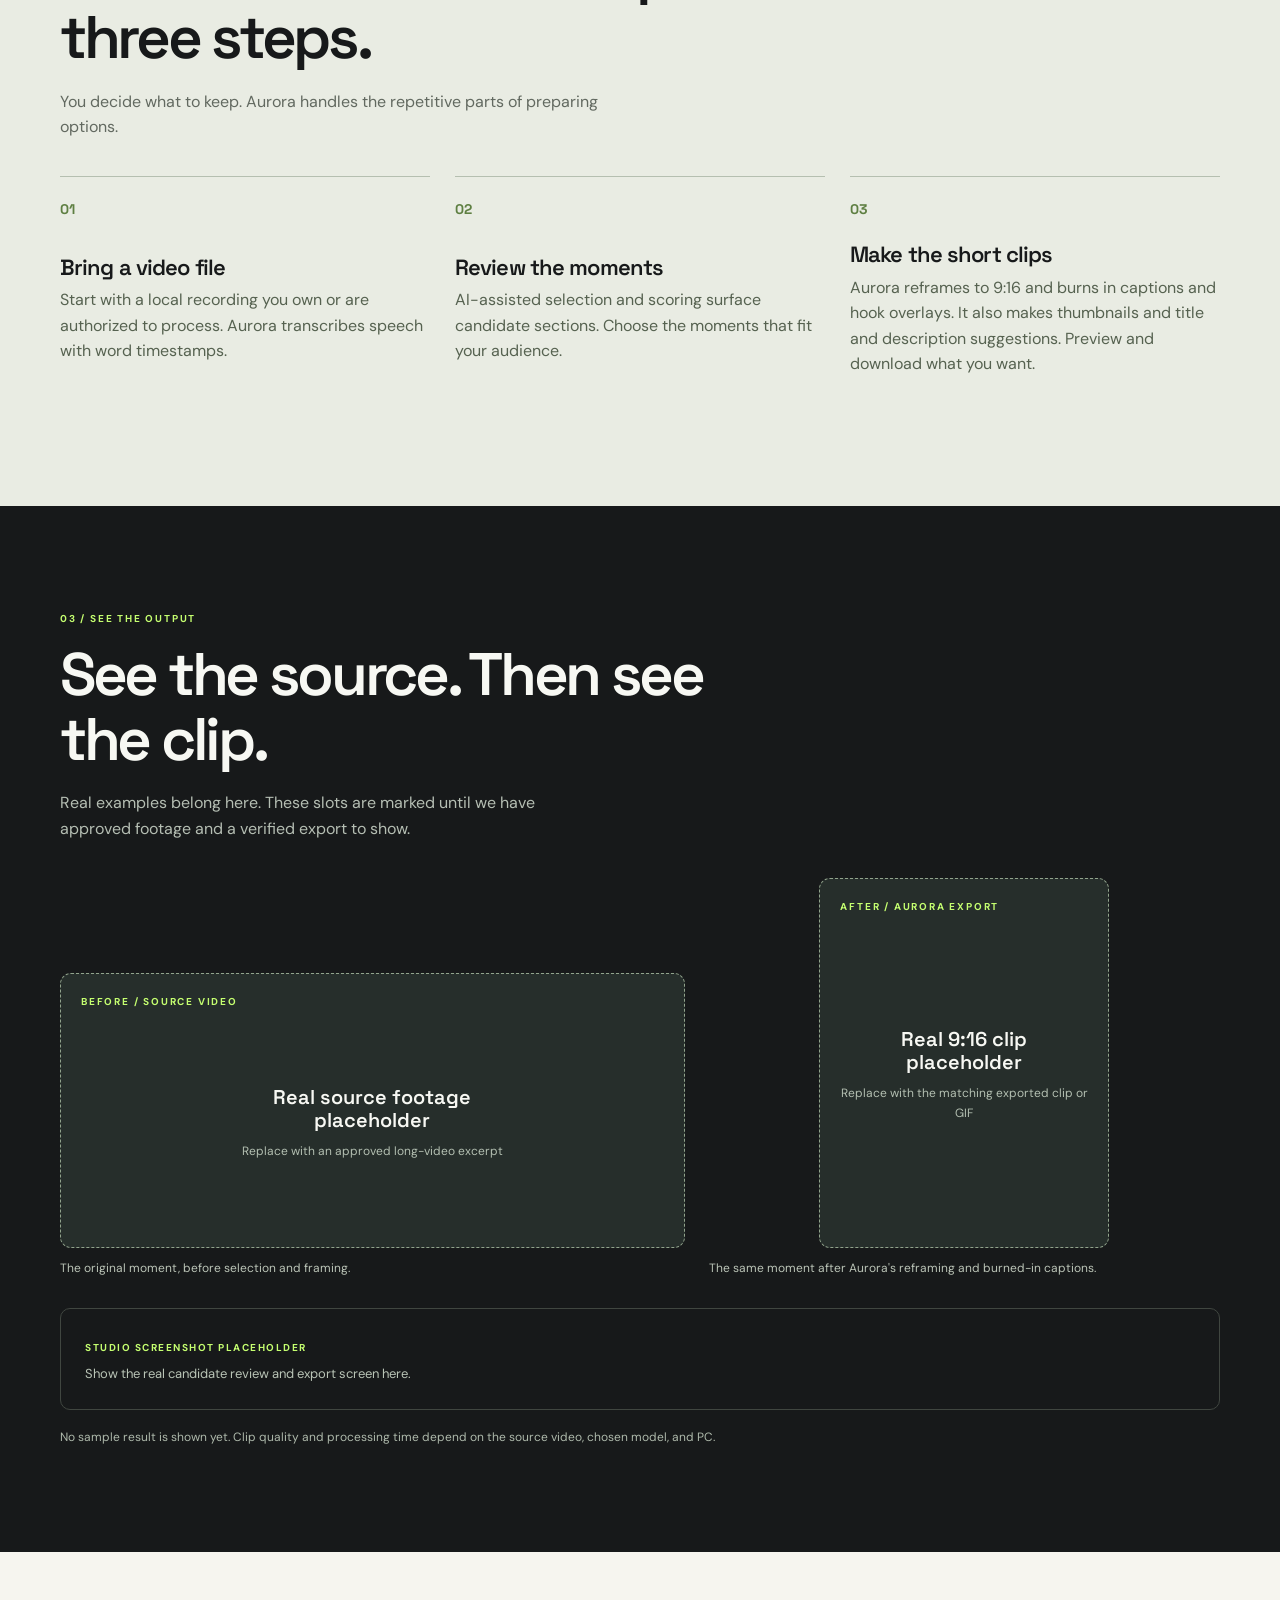
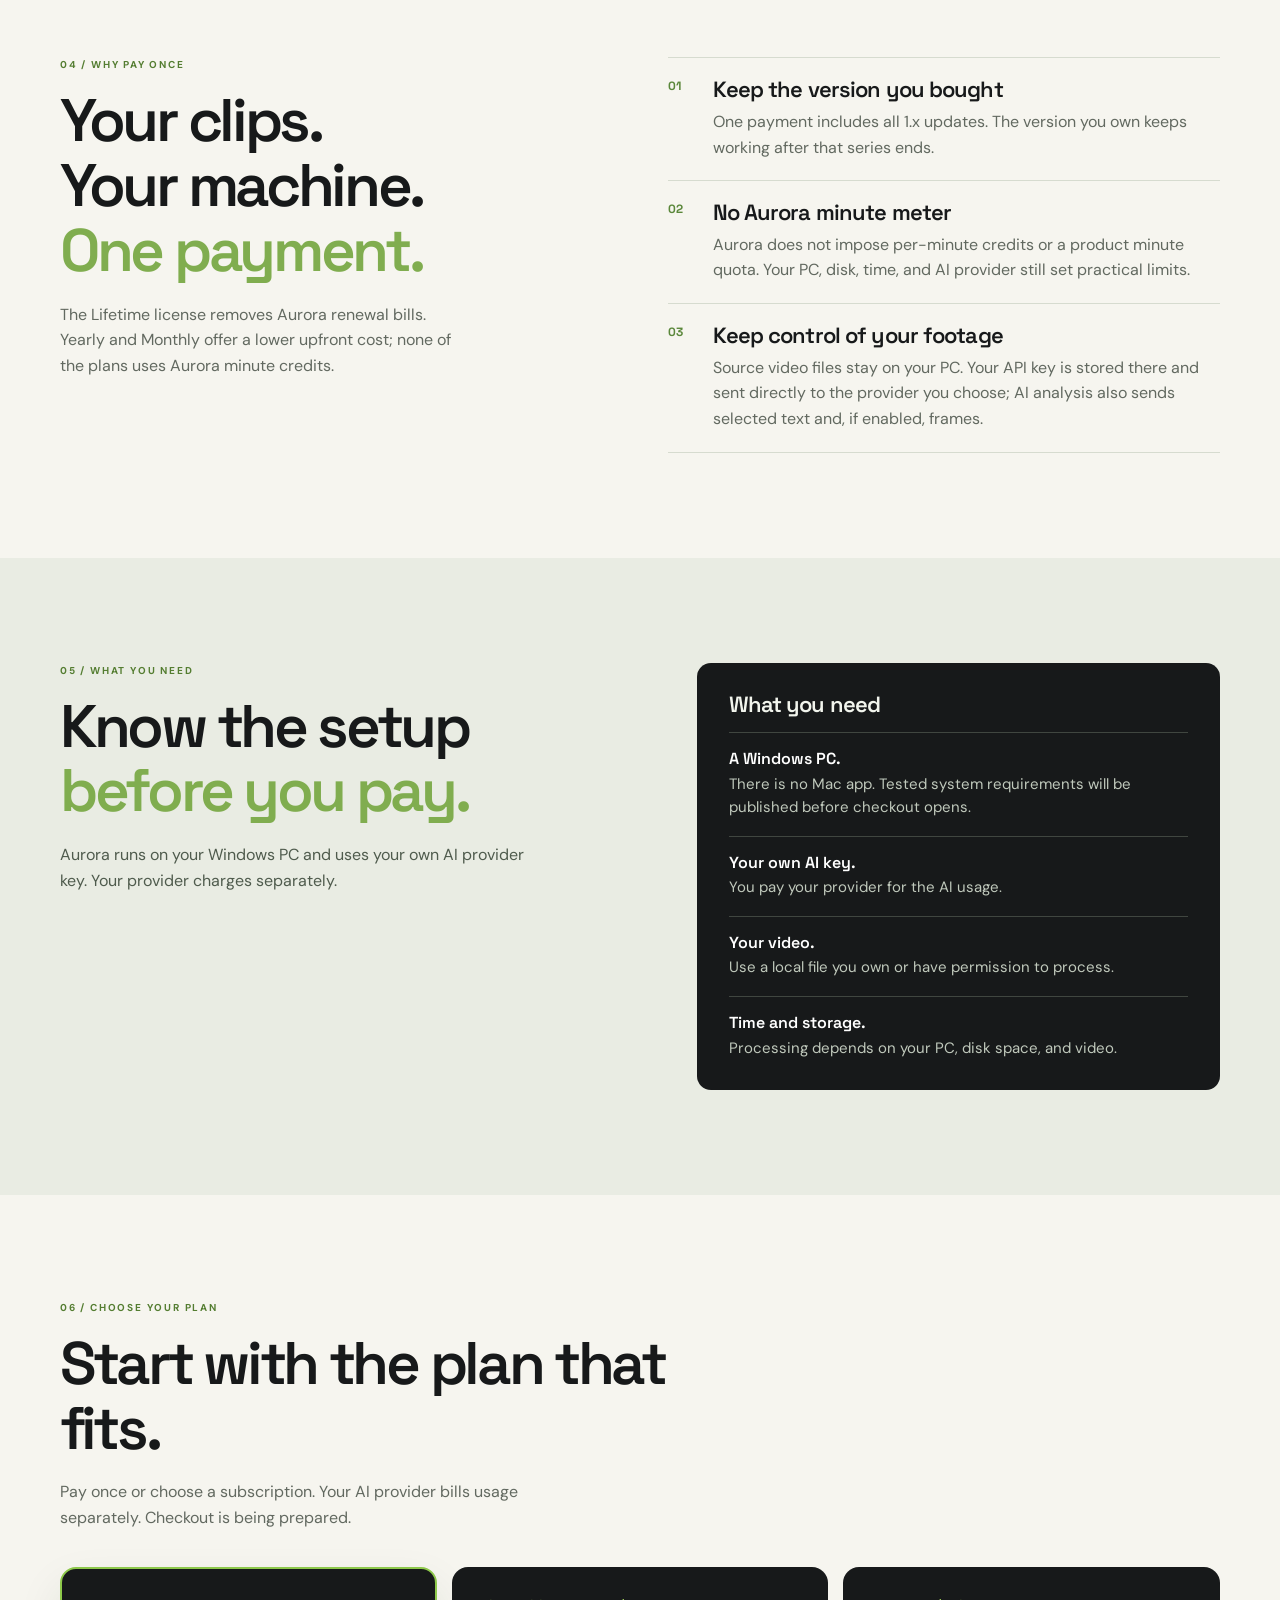
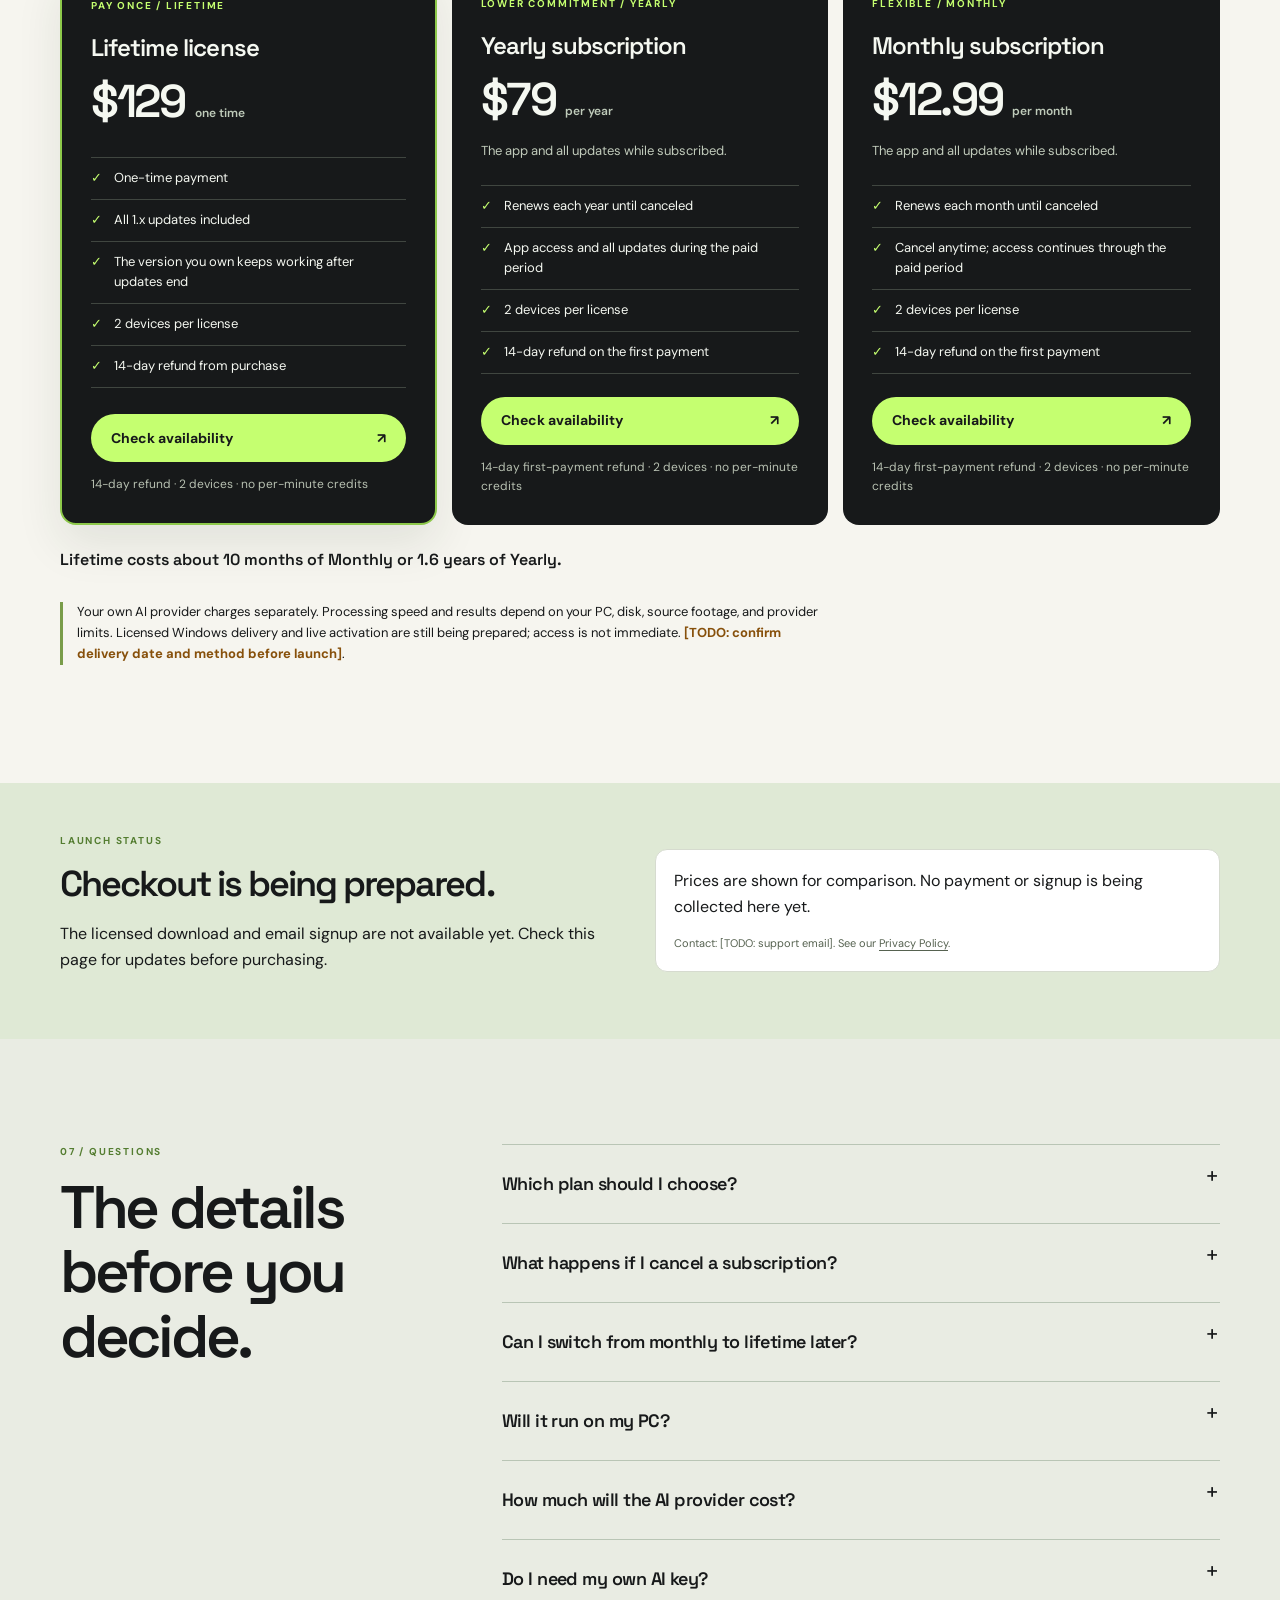
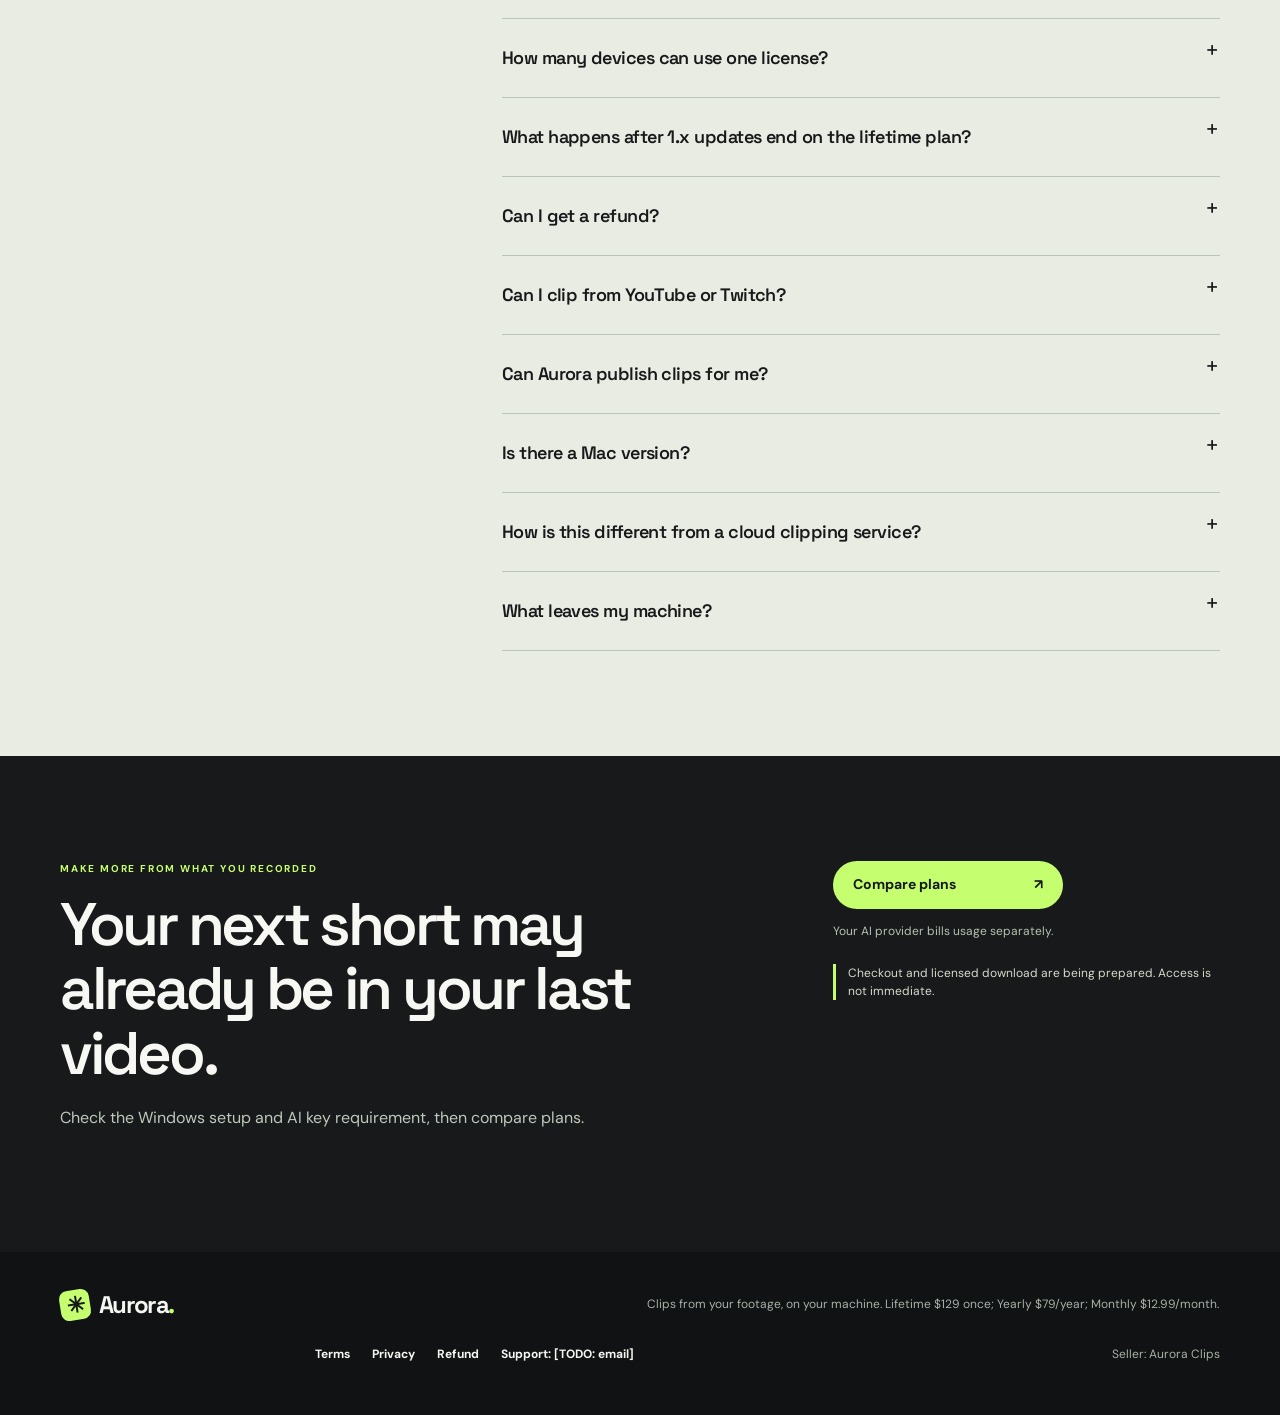
==== commit b87c6766: "Refine Aurora workflow and setup copy" ====
--- a/landing/index.html
+++ b/landing/index.html
@@ -18,8 +18,8 @@
   <link rel="preconnect" href="https://fonts.googleapis.com"><link rel="preconnect" href="https://fonts.gstatic.com" crossorigin>
   <link href="https://fonts.googleapis.com/css2?family=DM+Sans:wght@400;500;600;700&family=Space+Grotesk:wght@400;500;600;700&display=swap" rel="stylesheet">
   <link rel="stylesheet" href="./funnel.css?v=1">
-  <link rel="stylesheet" href="./motion.css?v=1">
-  <script src="https://app.lemonsqueezy.com/js/lemon.js" defer></script><script src="./config.js" defer></script><script src="./checkout.js" defer></script>
+  <link rel="stylesheet" href="./motion.css?v=4">
+  <script src="https://app.lemonsqueezy.com/js/lemon.js" defer></script><script src="./config.js" defer></script><script src="./checkout.js?v=2" defer></script>
 </head>
 <body data-pricing-page>
   <a class="skip-link" href="#main">Skip to content</a>
@@ -34,10 +34,10 @@
         <div class="cta-group"><a class="button button-primary" href="#pricing"><span>See plans</span><span aria-hidden="true">↗</span></a><a class="text-link" href="#proof">See the output area <span aria-hidden="true">↓</span></a></div>
         <p class="cta-note">Pay once or choose a subscription. No Aurora minute quota.</p><p class="delivery-note">Checkout and licensed Windows delivery are being prepared. Access is not immediate.</p>
       </div>
-      <figure class="hero-demo" aria-label="Illustrated workflow from long video to vertical clips"><div class="demo-top"><span>AURORA CLIPS / WORKFLOW</span><span>9:16 OUTPUT</span></div><div class="demo-flow"><div class="demo-source"><span class="demo-number">01 / SOURCE</span><span class="demo-placeholder">Your long video<br><small>Illustrative workflow</small></span><span class="demo-bar"></span></div><div class="demo-arrow" aria-hidden="true">→</div><div class="demo-outputs"><div><span>02 / CLIP</span><strong>Demo clip goes here</strong></div><div><span>03 / CLIP</span><strong>Demo clip goes here</strong></div></div></div><figcaption>Illustrative workflow. Actual clip examples will appear when approved exports are available.</figcaption></figure>
+      <figure class="hero-demo" aria-label="Illustrated workflow from long video to vertical clips"><div class="demo-top"><span>AURORA CLIPS / WORKFLOW</span><span>9:16 OUTPUT</span></div><div class="demo-flow"><div class="demo-source"><span class="demo-number">01 / SOURCE VIDEO</span><span class="demo-placeholder">Your long video<small>One recording, many moments</small></span><span class="demo-track"><span class="demo-bar"></span></span></div><div class="demo-arrow" aria-hidden="true">↓</div><div class="demo-outputs"><div><span>02 / CLIP</span><strong>9:16 clip</strong><small>Demo coming soon</small></div><div><span>03 / CLIP</span><strong>9:16 clip</strong><small>Demo coming soon</small></div></div></div><figcaption>Illustrative preview. Real clip examples are coming soon.</figcaption></figure>
     </div></section>
 
-    <section class="section pain" aria-labelledby="pain-title"><div class="wrap split-heading"><div><p class="kicker">01 / WHY CHANGE</p><h2 id="pain-title">The recording is done.<br><em>The clipping work isn't.</em></h2></div><div class="section-intro"><p>Finding the right moment, reframing it, writing a hook, and captioning every word takes time. A subscription or credit meter can make every extra clip feel like another charge.</p><p>Aurora Clips gives you a local workflow for turning the footage you already own into shorts worth reviewing.</p></div></div></section>
+    <section class="section pain" aria-labelledby="pain-title"><div class="wrap split-heading"><div><p class="kicker">01 / WHY CHANGE</p><h2 id="pain-title">The recording is done.<br><em>The clipping work isn't.</em></h2></div><div class="section-intro"><p>One long video can hold several moments worth sharing. Finding them, reframing each one, and adding captions takes time.</p><p>Aurora prepares clip options on your PC, so you can choose what to keep and share.</p></div></div></section>
 
     <section class="section process section-soft" id="how-it-works" aria-labelledby="process-title"><div class="wrap"><div class="section-head"><p class="kicker">02 / HOW IT WORKS</p><h2 id="process-title">From file to finished clips in three steps.</h2><p>You decide what to keep. Aurora handles the repetitive parts of preparing options.</p></div><ol class="process-list">
       <li><span class="step-num">01</span><div><h3>Bring a video file</h3><p>Start with a local recording you own or are authorized to process. Aurora transcribes speech with word timestamps.</p></div></li>
@@ -56,11 +56,11 @@
       <article><span>03</span><div><h3>Keep control of your footage</h3><p>Source video files stay on your PC. Your API key is stored there and sent directly to the provider you choose; AI analysis also sends selected text and, if enabled, frames.</p></div></article>
     </div></div></section>
 
-    <section class="section requirements section-soft" id="requirements" aria-labelledby="requirements-title"><div class="wrap requirements-grid"><div><p class="kicker">05 / WHAT YOU NEED</p><h2 id="requirements-title">Know the setup<br><em>before you pay.</em></h2><p>Aurora is for creators comfortable running software on their own Windows PC and connecting an AI provider. If you want a one-click cloud service with no setup or AI key, this is not the right fit.</p></div><div class="requirements-panel"><h3>The honest checklist</h3><ul>
-      <li><strong>Computer:</strong> Windows 11 PC. No Mac version yet. A GPU is optional. Recommended RAM and disk: <span class="todo">[TODO: confirm recommended specs]</span>.</li>
-      <li><strong>AI account:</strong> Your own OpenAI-compatible provider key. The provider bills your account separately; cost depends on the model and usage. No cost figure is promised here.</li>
-      <li><strong>Footage:</strong> Local video files you own or are authorized to process. Link import for YouTube, Twitch, and Kick is beta; it can fail when a platform changes. Use only footage you own or are authorized to process.</li>
-      <li><strong>Other routes:</strong> Docker is advanced/beta. Social publishing is experimental and off by default.</li>
+    <section class="section requirements section-soft" id="requirements" aria-labelledby="requirements-title"><div class="wrap requirements-grid"><div><p class="kicker">05 / WHAT YOU NEED</p><h2 id="requirements-title">Know the setup<br><em>before you pay.</em></h2><p>Aurora runs on your Windows PC and uses your own AI provider key. Your provider charges separately.</p></div><div class="requirements-panel"><h3>What you need</h3><ul>
+      <li><strong>A Windows PC.</strong> There is no Mac app. Tested system requirements will be published before checkout opens.</li>
+      <li><strong>Your own AI key.</strong> You pay your provider for the AI usage.</li>
+      <li><strong>Your video.</strong> Use a local file you own or have permission to process.</li>
+      <li><strong>Time and storage.</strong> Processing depends on your PC, disk space, and video.</li>
     </ul></div></div></section>
 
     <section class="section offer" id="pricing" aria-labelledby="pricing-title"><div class="wrap">
@@ -80,13 +80,14 @@
       <details><summary>Which plan should I choose?</summary><p>Choose <span data-plan-name="lifetime">Lifetime</span> (<span data-price="lifetime">Price loading</span> once) for a version you can keep with all 1.x updates. Choose <span data-plan-name="yearly">Yearly</span> (<span data-price="yearly">Price loading</span> per year) or <span data-plan-name="monthly">Monthly</span> (<span data-price="monthly">Price loading</span> per month) for the app and all updates while subscribed.</p></details>
       <details><summary>What happens if I cancel a subscription?</summary><p>Cancellation stops renewal. The app receives updates and the license validates through the paid period; after that the license stops validating and updates stop. What happens to the installed app after the paid period: [TODO: confirm].</p></details>
       <details><summary>Can I switch from monthly to lifetime later?</summary><p>[TODO: confirm whether switching is available, whether prior payments count toward the lifetime price, and how to change plans.]</p></details>
-      <details><summary>Will it run on my PC?</summary><p>Aurora Clips is for Windows 11 PCs. A GPU is optional; processing can take longer without one. Recommended RAM and disk requirements are <span class="todo">[TODO: confirm]</span> before launch.</p></details>
+      <details><summary>Will it run on my PC?</summary><p>Aurora Clips is for Windows PCs. There is no Mac app. Tested RAM, storage, and other system requirements will be published before checkout opens.</p></details>
       <details><summary>How much will the AI provider cost?</summary><p>It depends on your provider, model, and usage. You use your own account and pay that provider separately. Aurora does not charge per-minute credits.</p></details>
       <details><summary>Do I need my own AI key?</summary><p>Yes. Aurora needs an OpenAI-compatible provider key for AI-assisted moment selection. If you want a service with no setup or AI key, Aurora is not the right fit.</p></details>
       <details><summary>How many devices can use one license?</summary><p>One license is for one person and up to two devices. <span class="todo">[TODO: confirm device replacement process.]</span></p></details>
       <details><summary>What happens after 1.x updates end on the lifetime plan?</summary><p>All 1.x updates are included with the <span data-plan-name="lifetime">Lifetime</span> license. The version you bought keeps working after those updates end. A future major version may be a separate purchase.</p></details>
       <details><summary>Can I get a refund?</summary><p>The <span data-plan-name="lifetime">Lifetime</span> license has a 14-day refund window from purchase. <span data-plan-name="yearly">Yearly</span> and <span data-plan-name="monthly">Monthly</span> have a 14-day refund window on the first payment. See the <a href="./refund.html">Refund Policy</a>.</p></details>
       <details><summary>Can I clip from YouTube or Twitch?</summary><p>Use footage you own or are authorized to process. Local files are the core workflow. YouTube, Twitch, and Kick link import is beta and may fail when platforms change; it does not give you rights to someone else's content.</p></details>
+      <details><summary>Can Aurora publish clips for me?</summary><p>Social publishing is experimental and off by default. Docker is an advanced beta option; the Windows app is the main route.</p></details>
       <details><summary>Is there a Mac version?</summary><p>No. The Windows ZIP is the main route. Docker is an advanced/beta option, not a Mac app.</p></details>
       <details><summary>How is this different from a cloud clipping service?</summary><p>Aurora runs on your own PC. You can choose a one-time license or a subscription. Aurora does not impose a product minute quota. You handle setup, processing time, storage, and your own AI provider account.</p></details>
       <details><summary>What leaves my machine?</summary><p>Your source video files stay on your PC. Your API key is stored there and sent directly to your chosen provider for requests. AI analysis also sends selected text and, if enabled, frames. Read the <a href="./privacy.html">Privacy Policy</a> for more detail.</p></details>
@@ -94,7 +95,7 @@
 
     <section class="section final-cta section-dark" aria-labelledby="final-title"><div class="wrap final-grid"><div><p class="kicker">MAKE MORE FROM WHAT YOU RECORDED</p><h2 id="final-title">Your next short may already be in your last video.</h2><p>Check the Windows setup and AI key requirement, then compare plans.</p></div><div><a class="button button-primary" href="#pricing"><span>Compare plans</span><span aria-hidden="true">↗</span></a><p class="cta-note">Your AI provider bills usage separately.</p><p class="delivery-note">Checkout and licensed download are being prepared. Access is not immediate.</p></div></div></section>
   </main>
-  <footer class="site-footer" id="support"><div class="wrap footer-grid"><a class="brand" href="#top"><span class="brand-mark" aria-hidden="true">✳</span><span>Aurora<span class="brand-dot">.</span></span></a><p>Clips from your footage, on your machine. <span data-plan-name="lifetime">Lifetime</span> <span data-price="lifetime">Price loading</span> once; <span data-plan-name="yearly">Yearly</span> <span data-price="yearly">Price loading</span>/year; <span data-plan-name="monthly">Monthly</span> <span data-price="monthly">Price loading</span>/month.</p><nav aria-label="Legal and support"><a href="./terms.html">Terms</a><a href="./privacy.html">Privacy</a><a href="./refund.html">Refund</a><a href="#support">Support: [TODO: email]</a></nav><small>Seller: [TODO: legal seller name]</small></div></footer>
+  <footer class="site-footer" id="support"><div class="wrap footer-grid"><a class="brand" href="#top"><span class="brand-mark" aria-hidden="true">✳</span><span>Aurora<span class="brand-dot">.</span></span></a><p>Clips from your footage, on your machine. <span data-plan-name="lifetime">Lifetime</span> <span data-price="lifetime">Price loading</span> once; <span data-plan-name="yearly">Yearly</span> <span data-price="yearly">Price loading</span>/year; <span data-plan-name="monthly">Monthly</span> <span data-price="monthly">Price loading</span>/month.</p><nav aria-label="Legal and support"><a href="./terms.html">Terms</a><a href="./privacy.html">Privacy</a><a href="./refund.html">Refund</a><a href="#support">Support: [TODO: email]</a></nav><small>Seller: Aurora Clips</small></div></footer>
   <div class="mobile-buy"><a class="button button-primary" href="#pricing"><span>See plans</span><span aria-hidden="true">↗</span></a><small>Checkout is being prepared</small></div>
   <script id="faq-jsonld" type="application/ld+json"></script>
 </body>
--- a/landing/motion.css
+++ b/landing/motion.css
@@ -1,16 +1,28 @@
 /* Motion stays inside the illustrative workflow; it does not imply real footage. */
-.demo-flow{grid-template-columns:minmax(0,1fr) 18px minmax(0,1fr)}
-.demo-source,.demo-outputs,.demo-outputs>div{min-width:0}
-.demo-bar{transform-origin:left center;animation:source-progress 6s ease-in-out infinite}
-.demo-arrow{animation:flow-arrow 6s ease-in-out infinite}
-.demo-outputs>div{animation:clip-arrive 6s ease-in-out infinite}
-.demo-outputs>div:nth-child(2){animation-delay:.28s}
+section[id]{scroll-margin-top:76px}
+.demo-flow{display:flex;flex-direction:column;gap:13px;min-height:0;padding:22px 22px 26px}
+.demo-source{box-sizing:border-box;width:100%;min-width:0;min-height:116px;aspect-ratio:auto;padding:14px 17px}
+.demo-placeholder{font-size:20px}
+.demo-placeholder small{margin-top:4px}
+.demo-track{display:block;width:100%;height:4px;border-radius:4px;background:#536348;overflow:hidden}
+.demo-bar{display:block;width:100%;height:4px;transform-origin:left center;animation:source-progress 7s ease-in-out infinite}
+.demo-arrow{height:22px;line-height:22px;font-size:24px;transform:none;animation:flow-arrow 7s ease-in-out infinite}
+.demo-outputs{display:flex;justify-content:center;gap:16px;width:100%;height:auto}
+.demo-outputs>div{box-sizing:border-box;min-width:0;width:clamp(106px,11vw,126px);aspect-ratio:9/16;padding:12px;border:1px solid #71806d;background:linear-gradient(160deg,#334039,#29332e);animation:clip-arrive 7s ease-in-out infinite}
+.demo-outputs>div:nth-child(2){animation-delay:.35s}
+.demo-outputs strong{font-size:15px;text-align:center;margin:auto 0}
+.demo-outputs small{color:#bfcbb9;font-size:9px;line-height:1.3;text-align:center}
+.hero-demo figcaption{padding:11px 22px}
+.requirements-panel{padding:30px 32px}
+.requirements-panel li{padding:16px 0;font-size:15px;line-height:1.55}
+.requirements-panel strong{display:block;margin-bottom:3px;font:600 16px/1.3 var(--font-display)}
 .header-link{display:inline-flex;align-items:center;min-height:44px;box-sizing:border-box}
 .faq-list summary{display:flex;align-items:center;min-height:44px}
 .site-footer nav a{display:inline-flex;align-items:center;min-height:44px}
 .button:active{transform:translateY(1px)}
-@keyframes source-progress{0%,12%{transform:scaleX(.22)}48%,78%{transform:scaleX(1)}100%{transform:scaleX(.22)}}
-@keyframes flow-arrow{0%,15%,100%{transform:translateX(0);opacity:.55}48%,78%{transform:translateX(5px);opacity:1}}
-@keyframes clip-arrive{0%,27%,100%{transform:translateY(3px);opacity:.75}50%,78%{transform:translateY(0);opacity:1}}
-@media(max-width:420px){.demo-flow{grid-template-columns:1fr}.demo-arrow{animation:none}}
-@media(prefers-reduced-motion:reduce){.demo-bar,.demo-arrow,.demo-outputs>div{animation:none}.button:active{transform:none}}
+@keyframes source-progress{0%,12%{transform:scaleX(.12)}46%,78%{transform:scaleX(1)}100%{transform:scaleX(.12)}}
+@keyframes flow-arrow{0%,28%,100%{transform:translateY(-3px);opacity:.5}47%,76%{transform:translateY(4px);opacity:1}}
+@keyframes clip-arrive{0%,33%,100%{transform:translateY(9px);opacity:.7;box-shadow:none}53%,78%{transform:translateY(0);opacity:1;box-shadow:0 0 22px #c5ff7024}}
+@media(min-width:700px) and (max-width:1199px){.hero-grid{grid-template-columns:1fr;gap:45px}.hero h1{max-width:690px;font-size:clamp(56px,8vw,72px)}.hero-demo{max-width:650px}}
+@media(max-width:420px){.demo-flow{gap:10px;padding:16px}.demo-source{min-height:112px}.demo-outputs{gap:12px}}
+@media(prefers-reduced-motion:reduce){.demo-bar,.demo-arrow,.demo-outputs>div{animation:none;transform:none;opacity:1;box-shadow:none}.button:active{transform:none}}
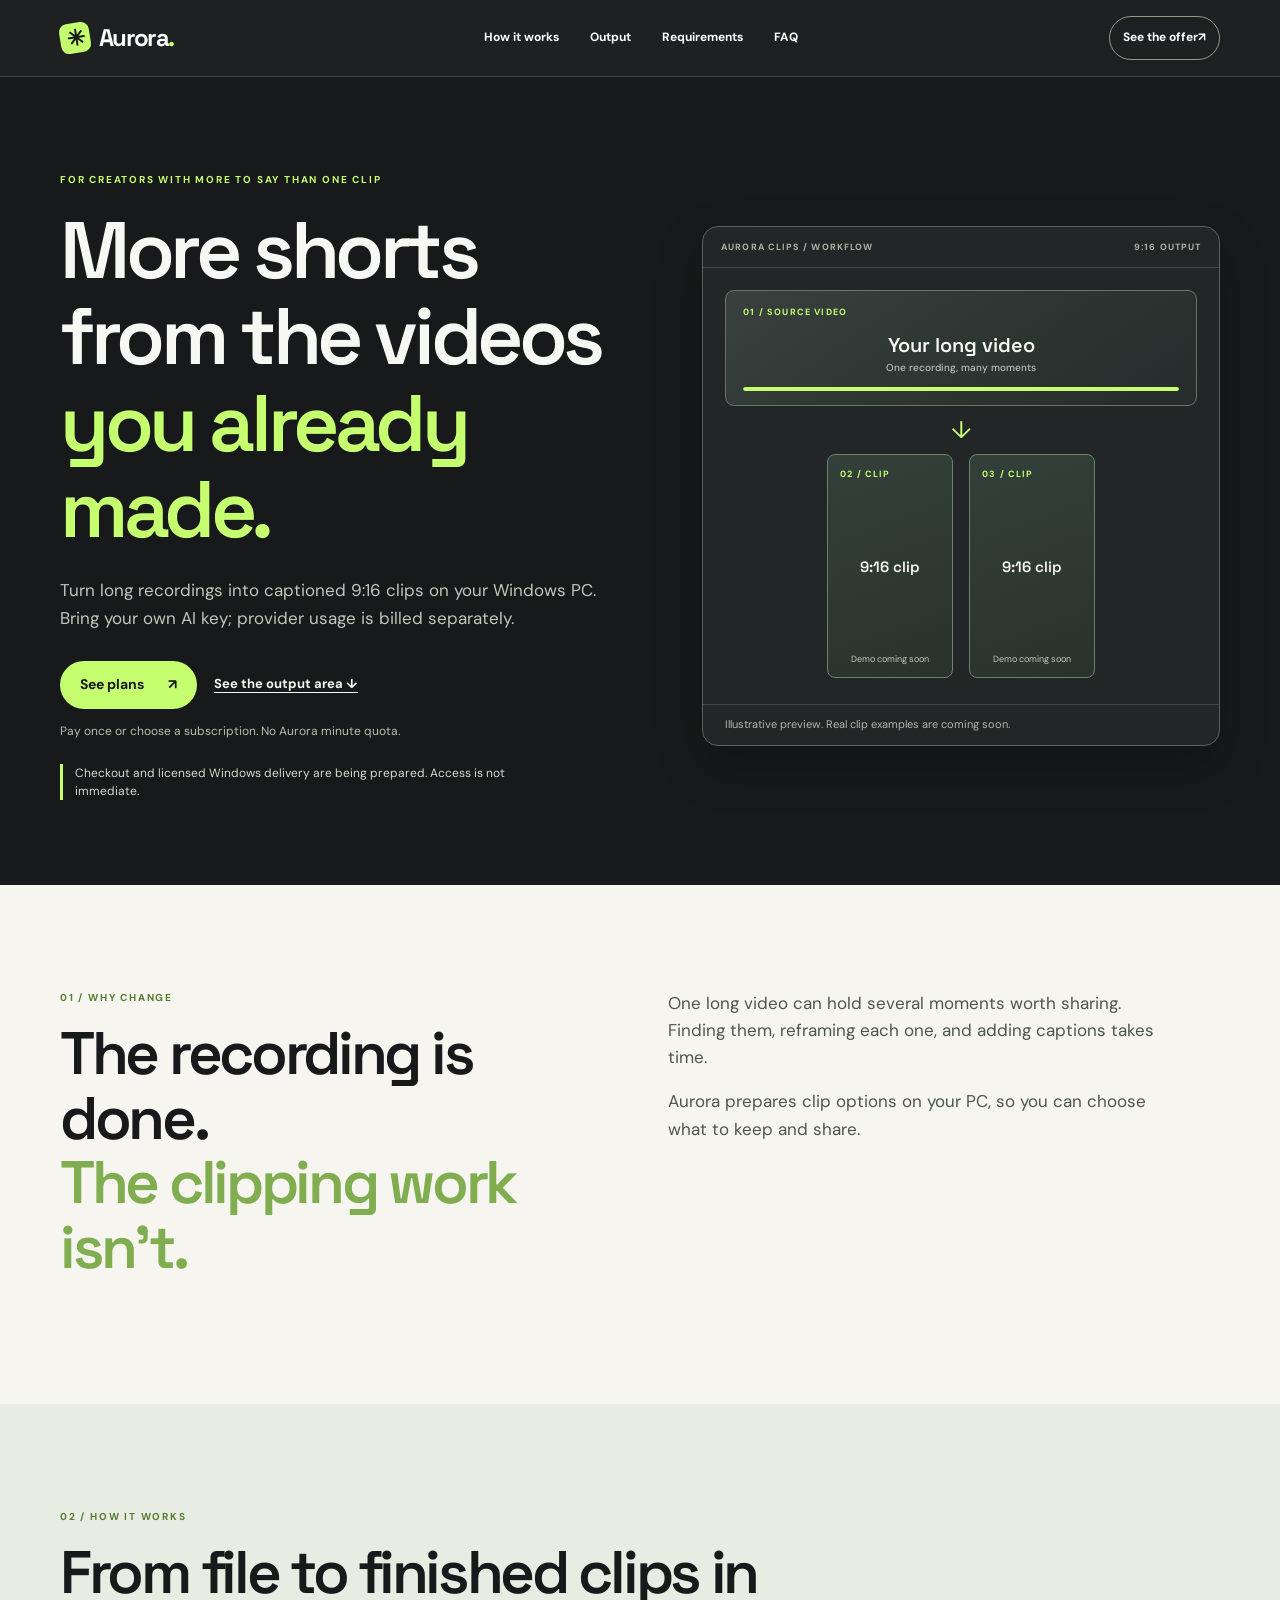
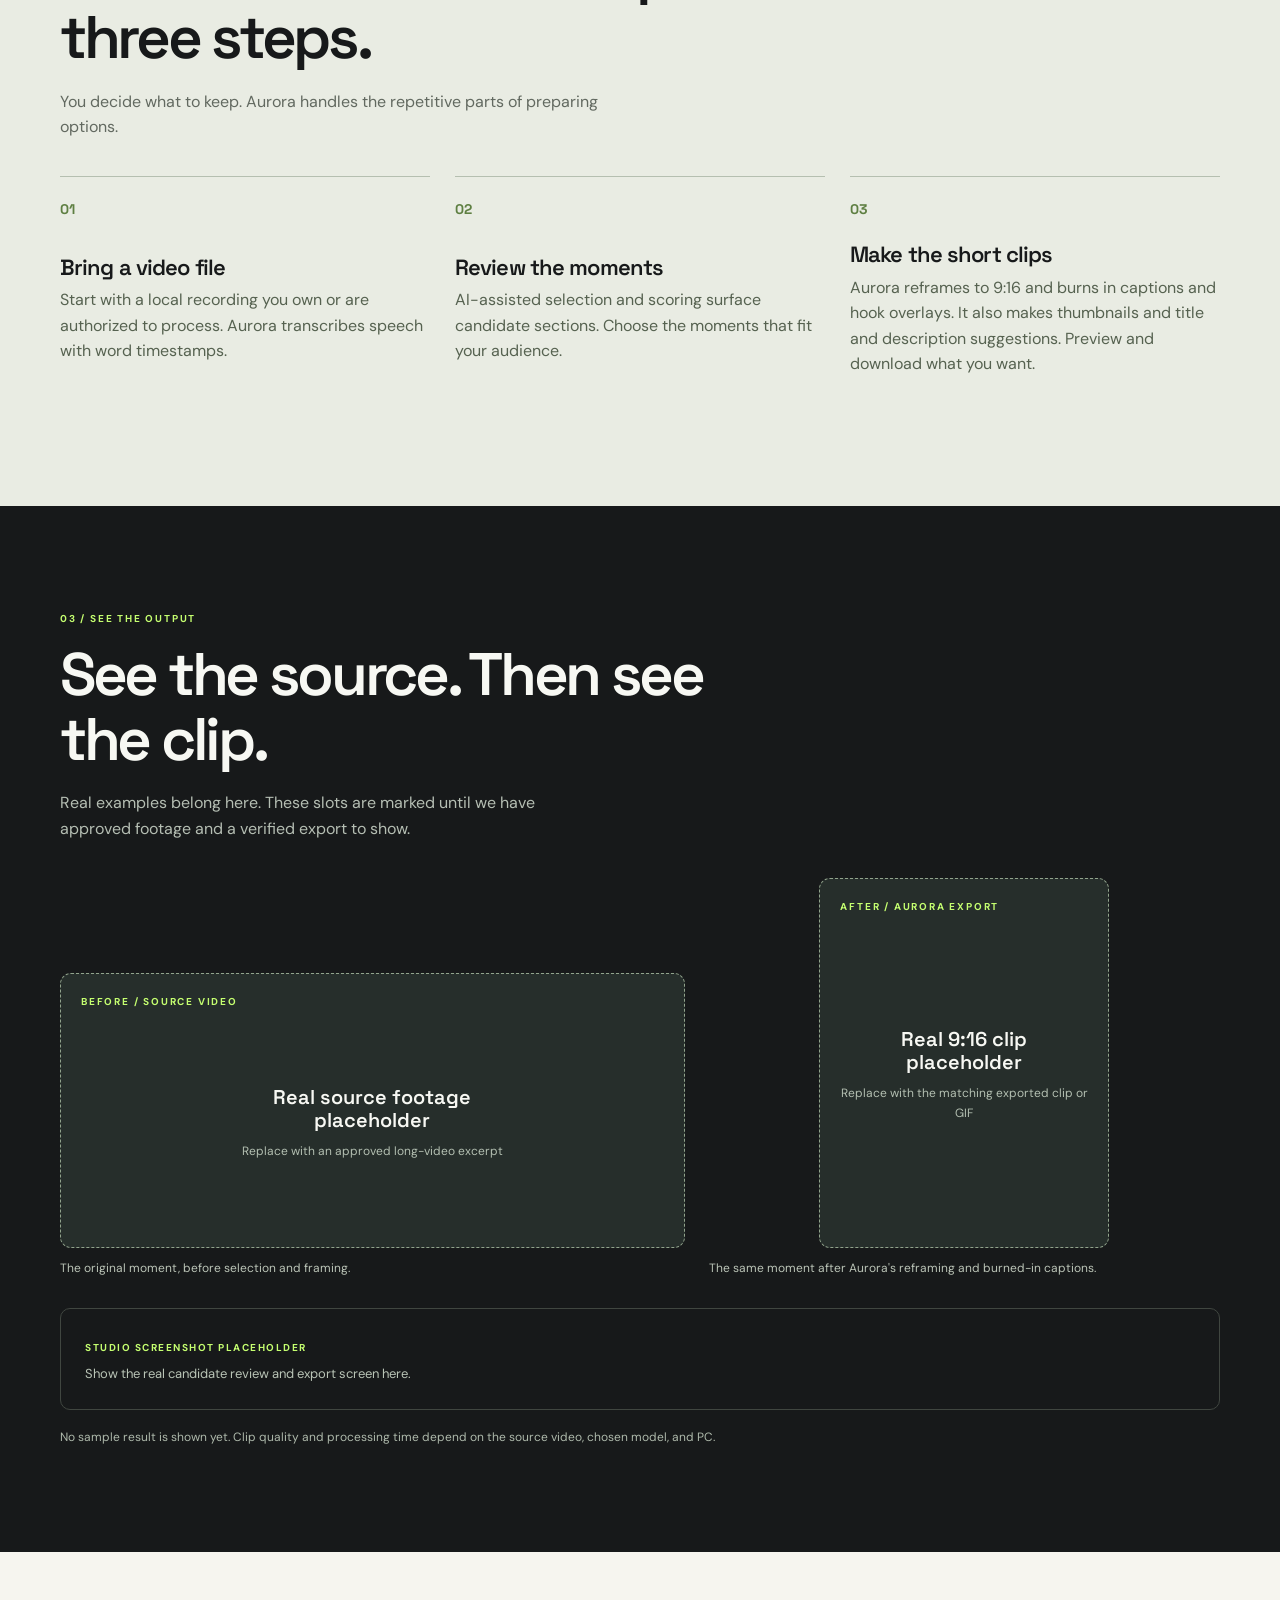
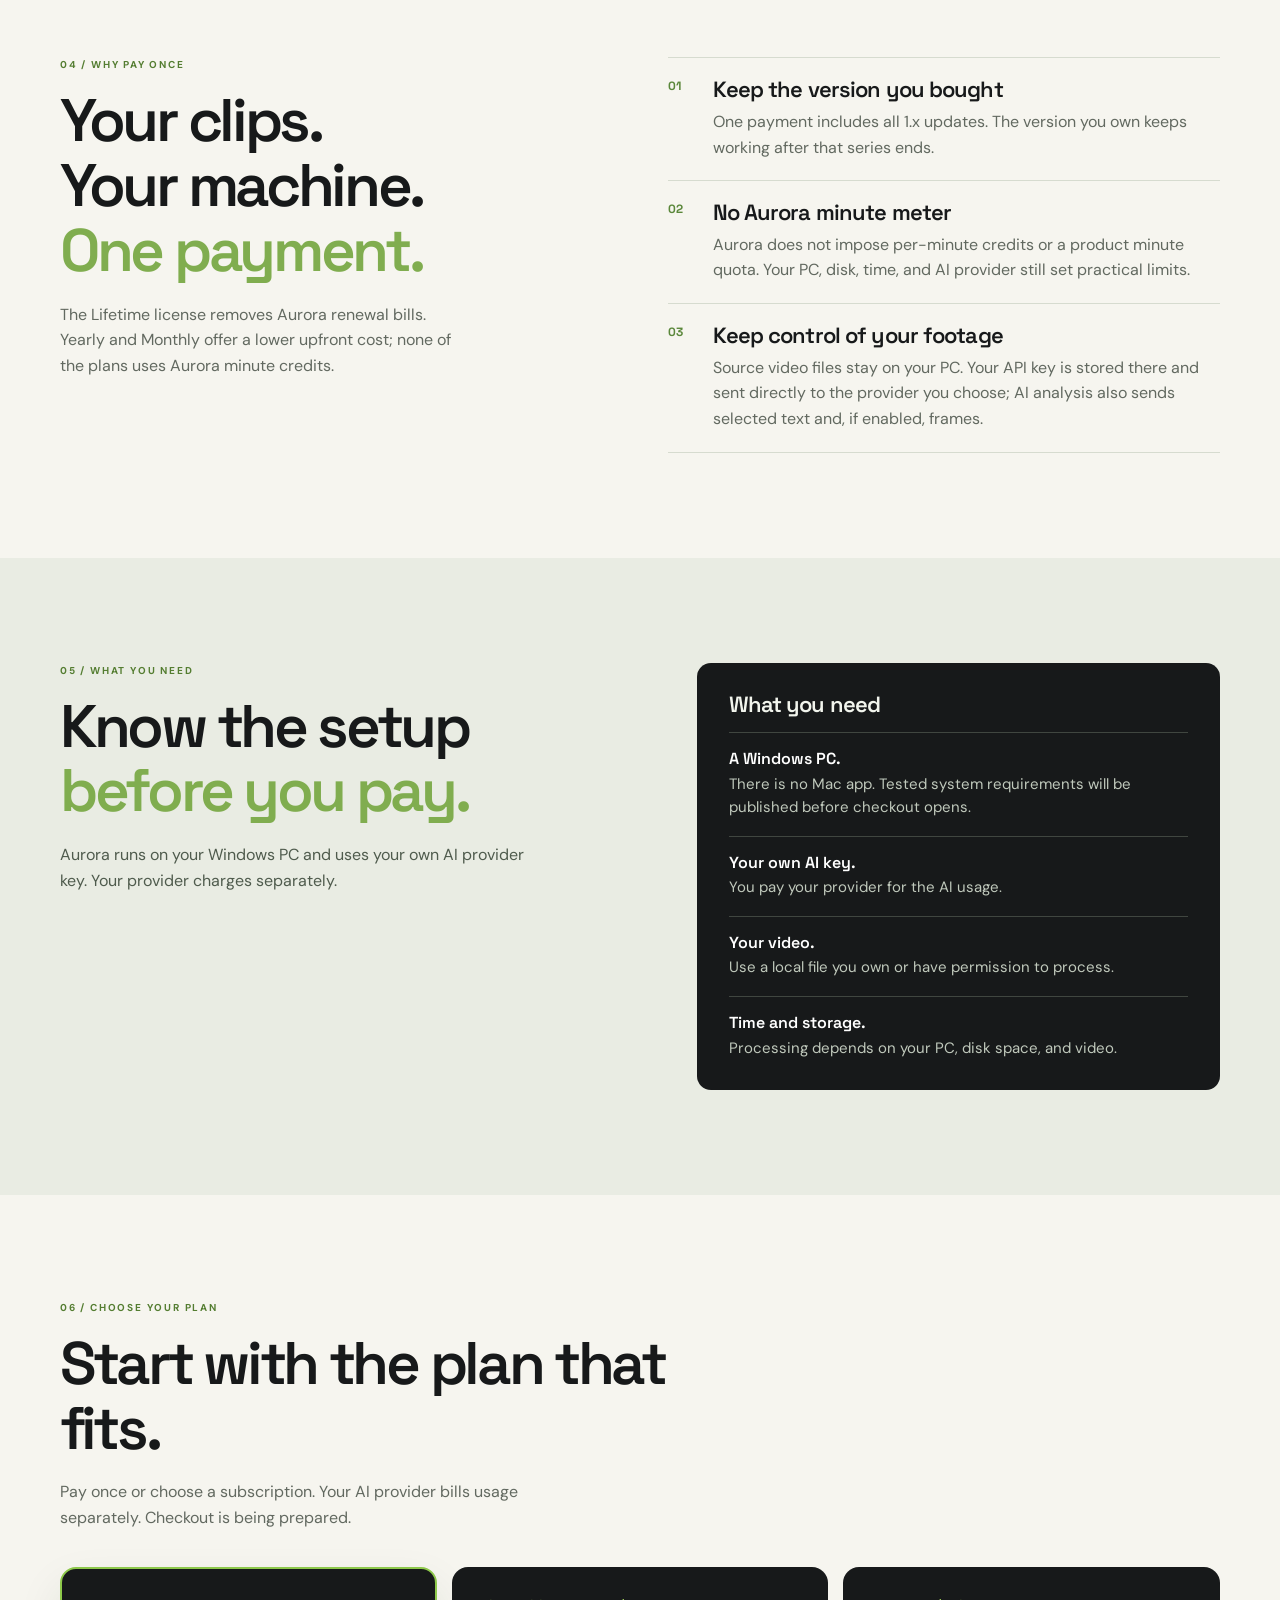
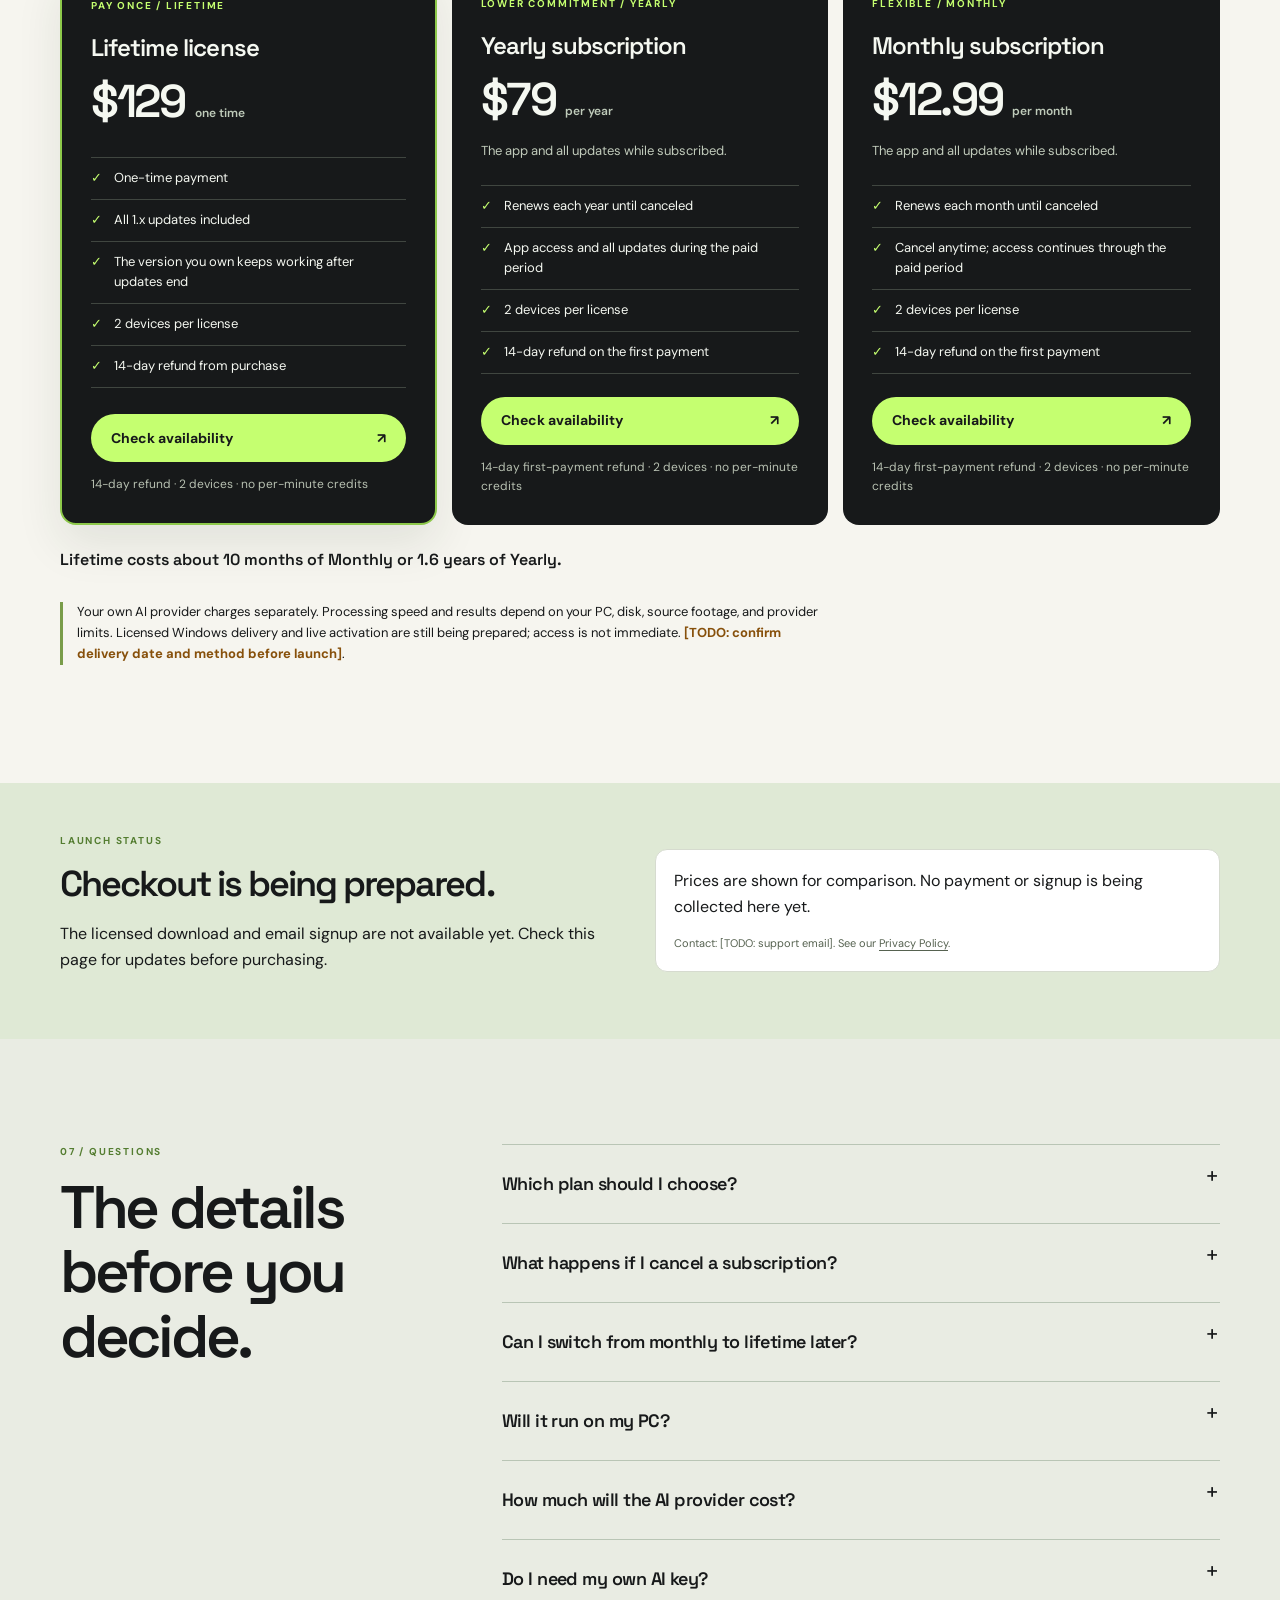
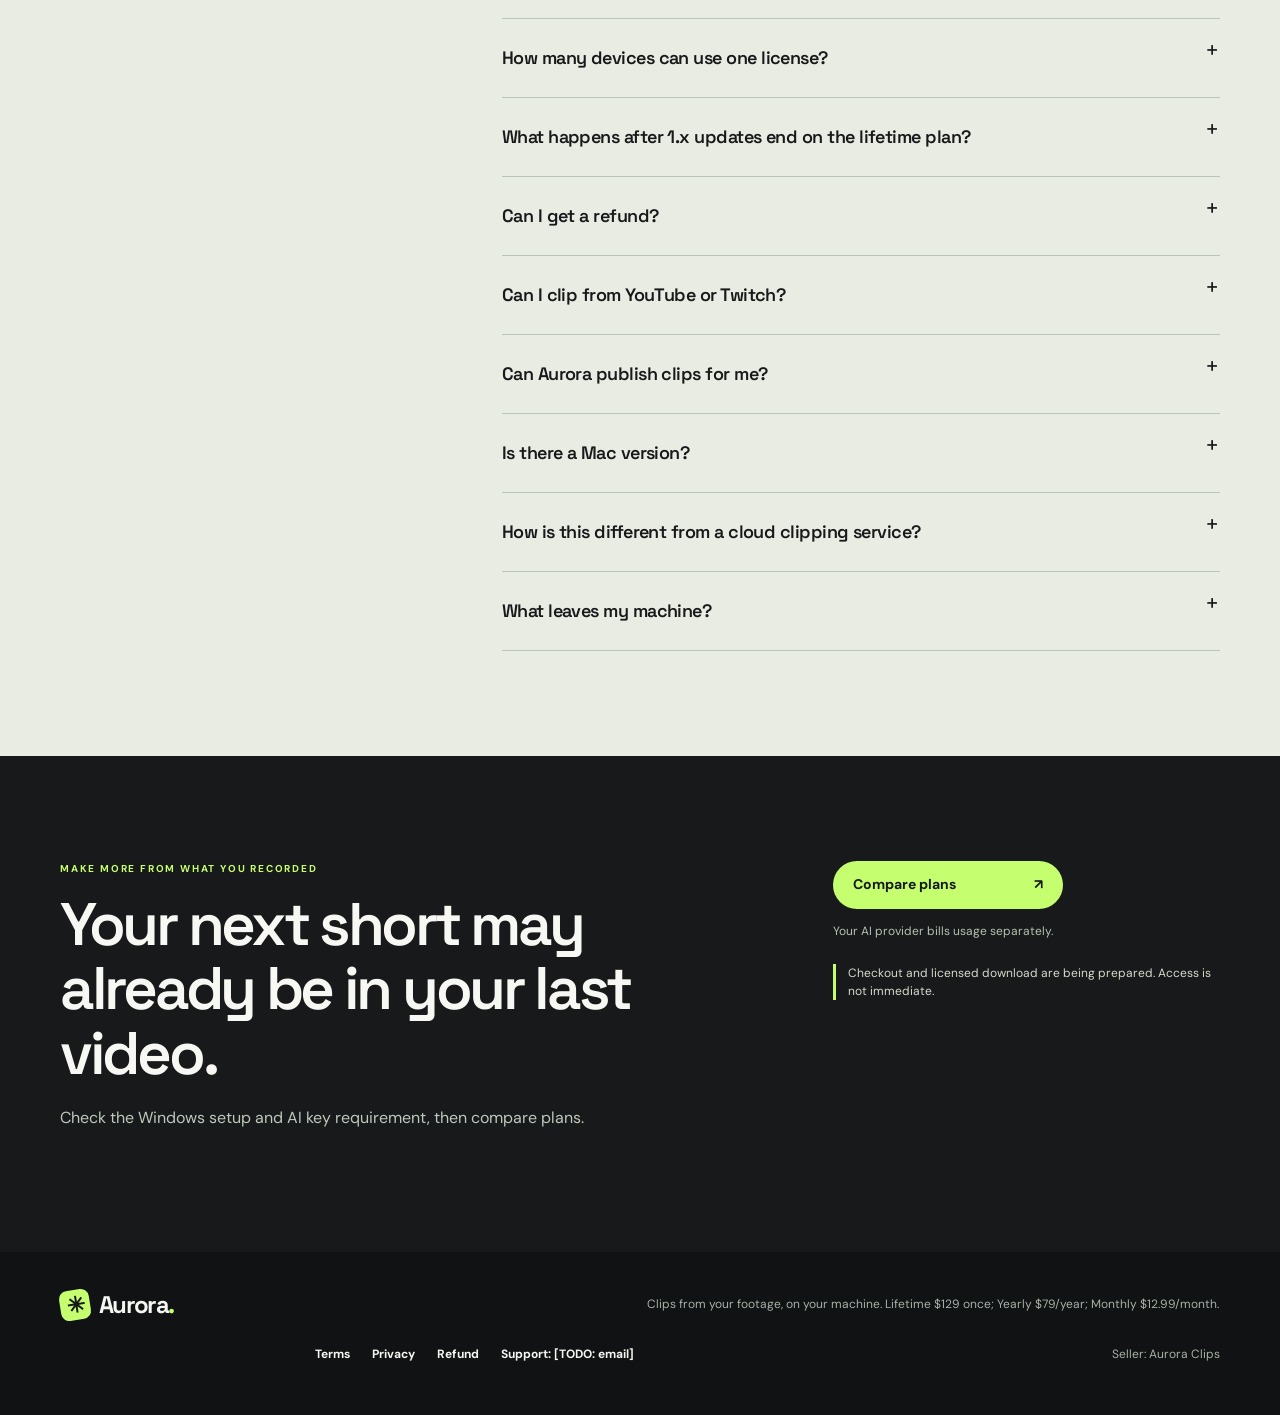
==== commit 5bcb2dd0: "Give hero illustration full mobile width" ====
--- a/landing/index.html
+++ b/landing/index.html
@@ -18,7 +18,7 @@
   <link rel="preconnect" href="https://fonts.googleapis.com"><link rel="preconnect" href="https://fonts.gstatic.com" crossorigin>
   <link href="https://fonts.googleapis.com/css2?family=DM+Sans:wght@400;500;600;700&family=Space+Grotesk:wght@400;500;600;700&display=swap" rel="stylesheet">
   <link rel="stylesheet" href="./funnel.css?v=1">
-  <link rel="stylesheet" href="./motion.css?v=4">
+  <link rel="stylesheet" href="./motion.css?v=5">
   <script src="https://app.lemonsqueezy.com/js/lemon.js" defer></script><script src="./config.js" defer></script><script src="./checkout.js?v=2" defer></script>
 </head>
 <body data-pricing-page>
--- a/landing/motion.css
+++ b/landing/motion.css
@@ -1,5 +1,6 @@
 /* Motion stays inside the illustrative workflow; it does not imply real footage. */
 section[id]{scroll-margin-top:76px}
+.hero-demo{margin:0}
 .demo-flow{display:flex;flex-direction:column;gap:13px;min-height:0;padding:22px 22px 26px}
 .demo-source{box-sizing:border-box;width:100%;min-width:0;min-height:116px;aspect-ratio:auto;padding:14px 17px}
 .demo-placeholder{font-size:20px}
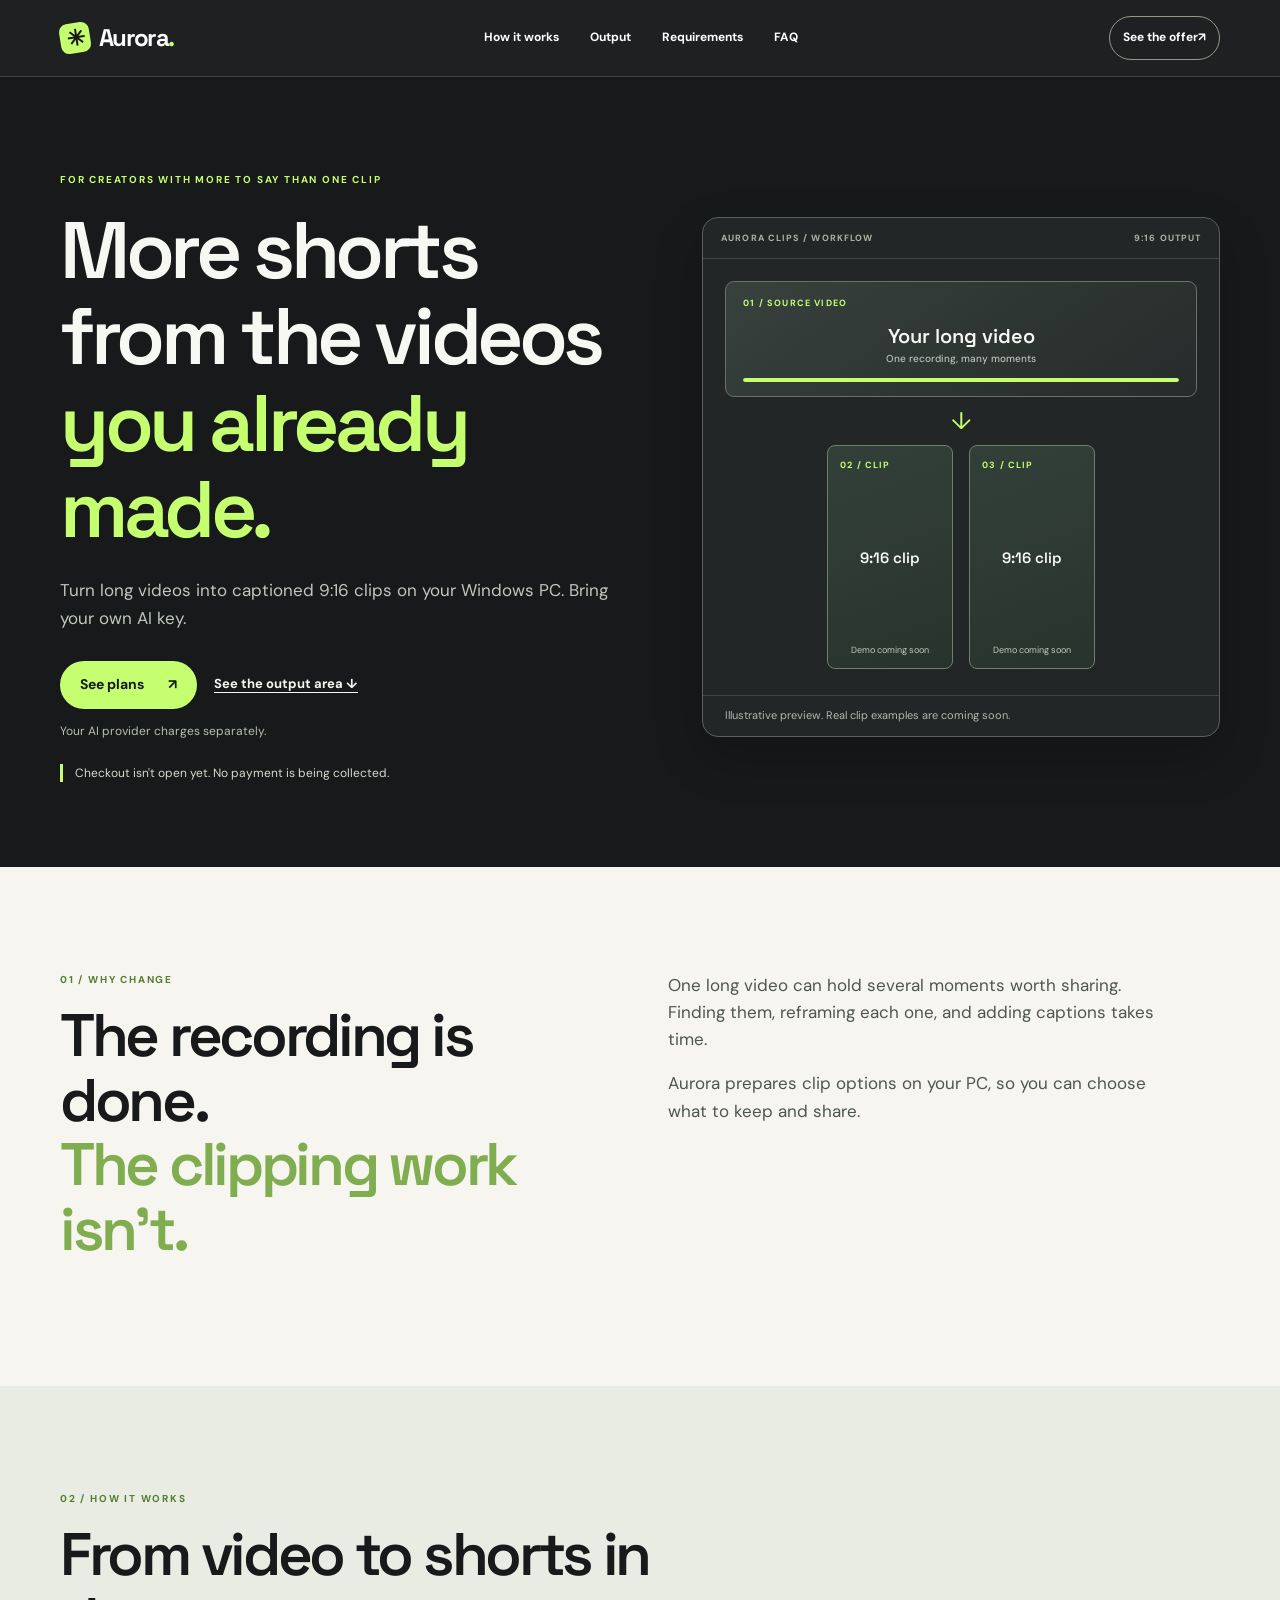
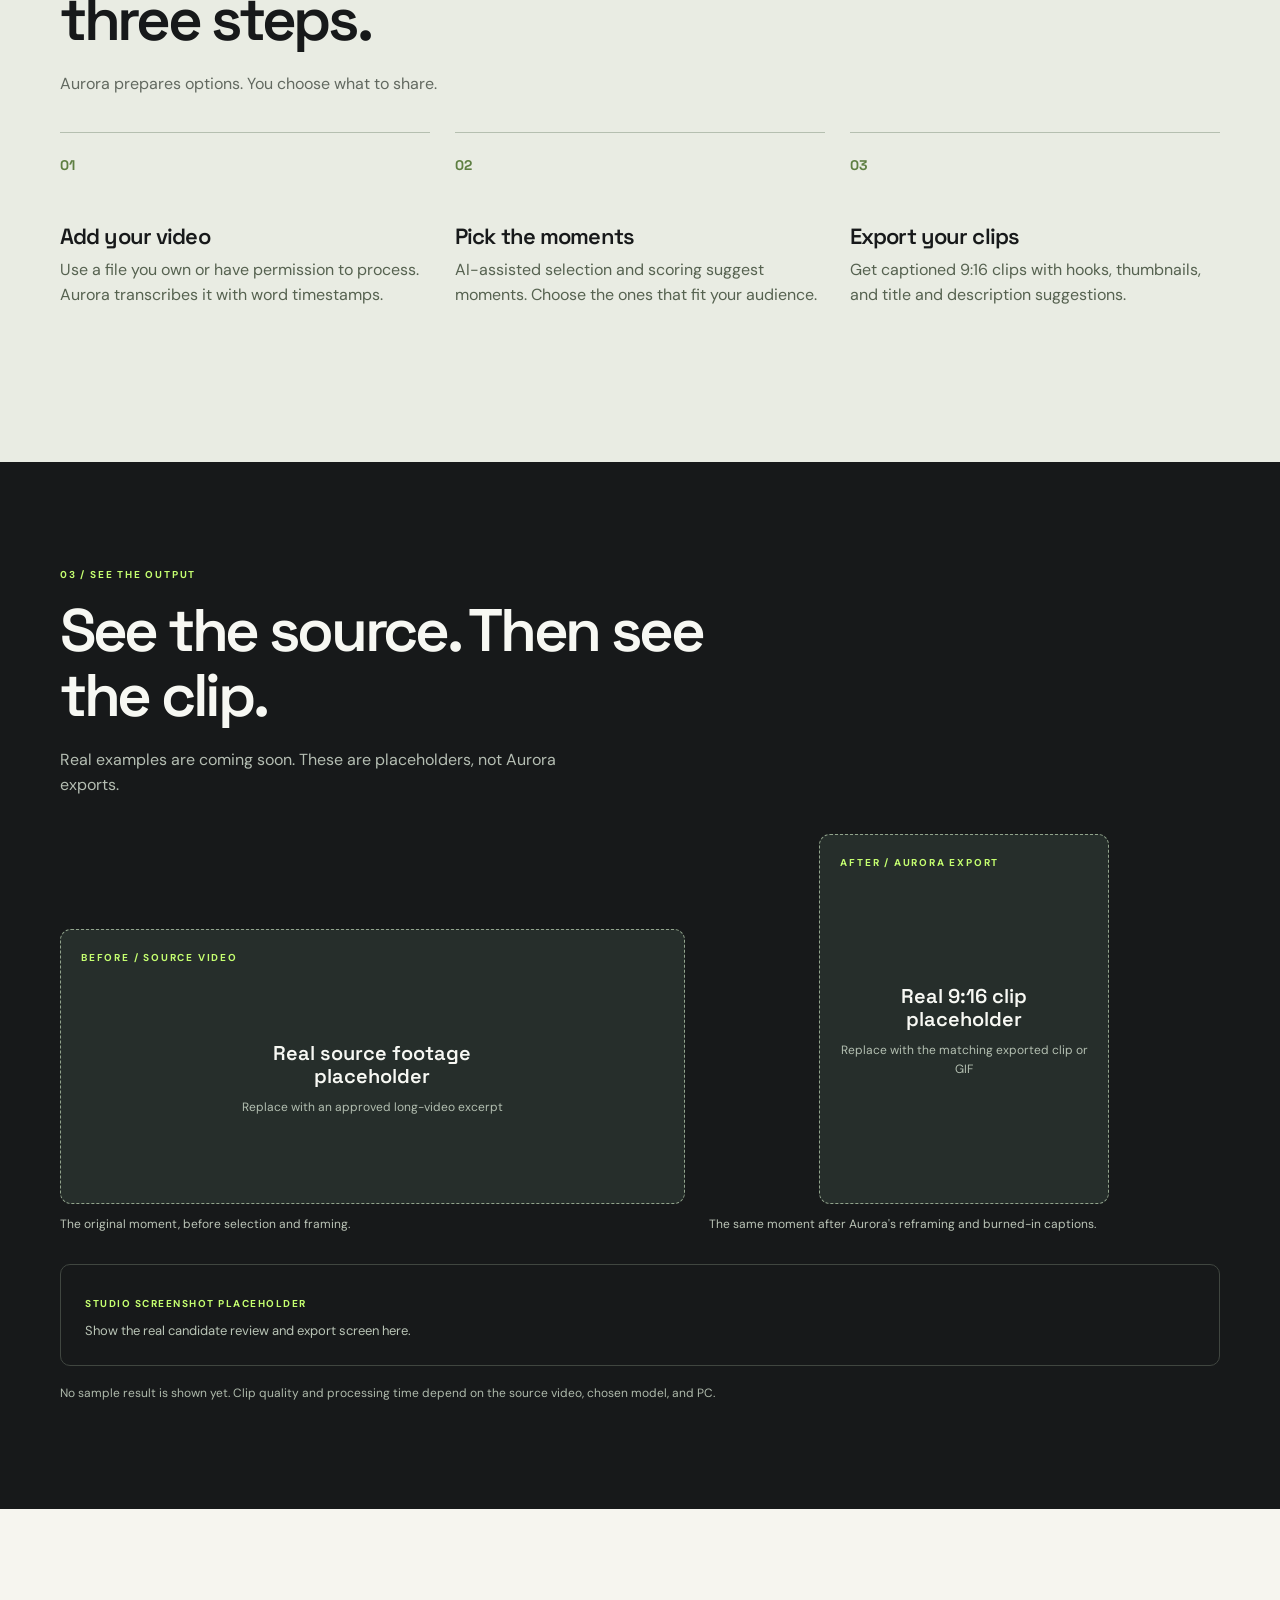
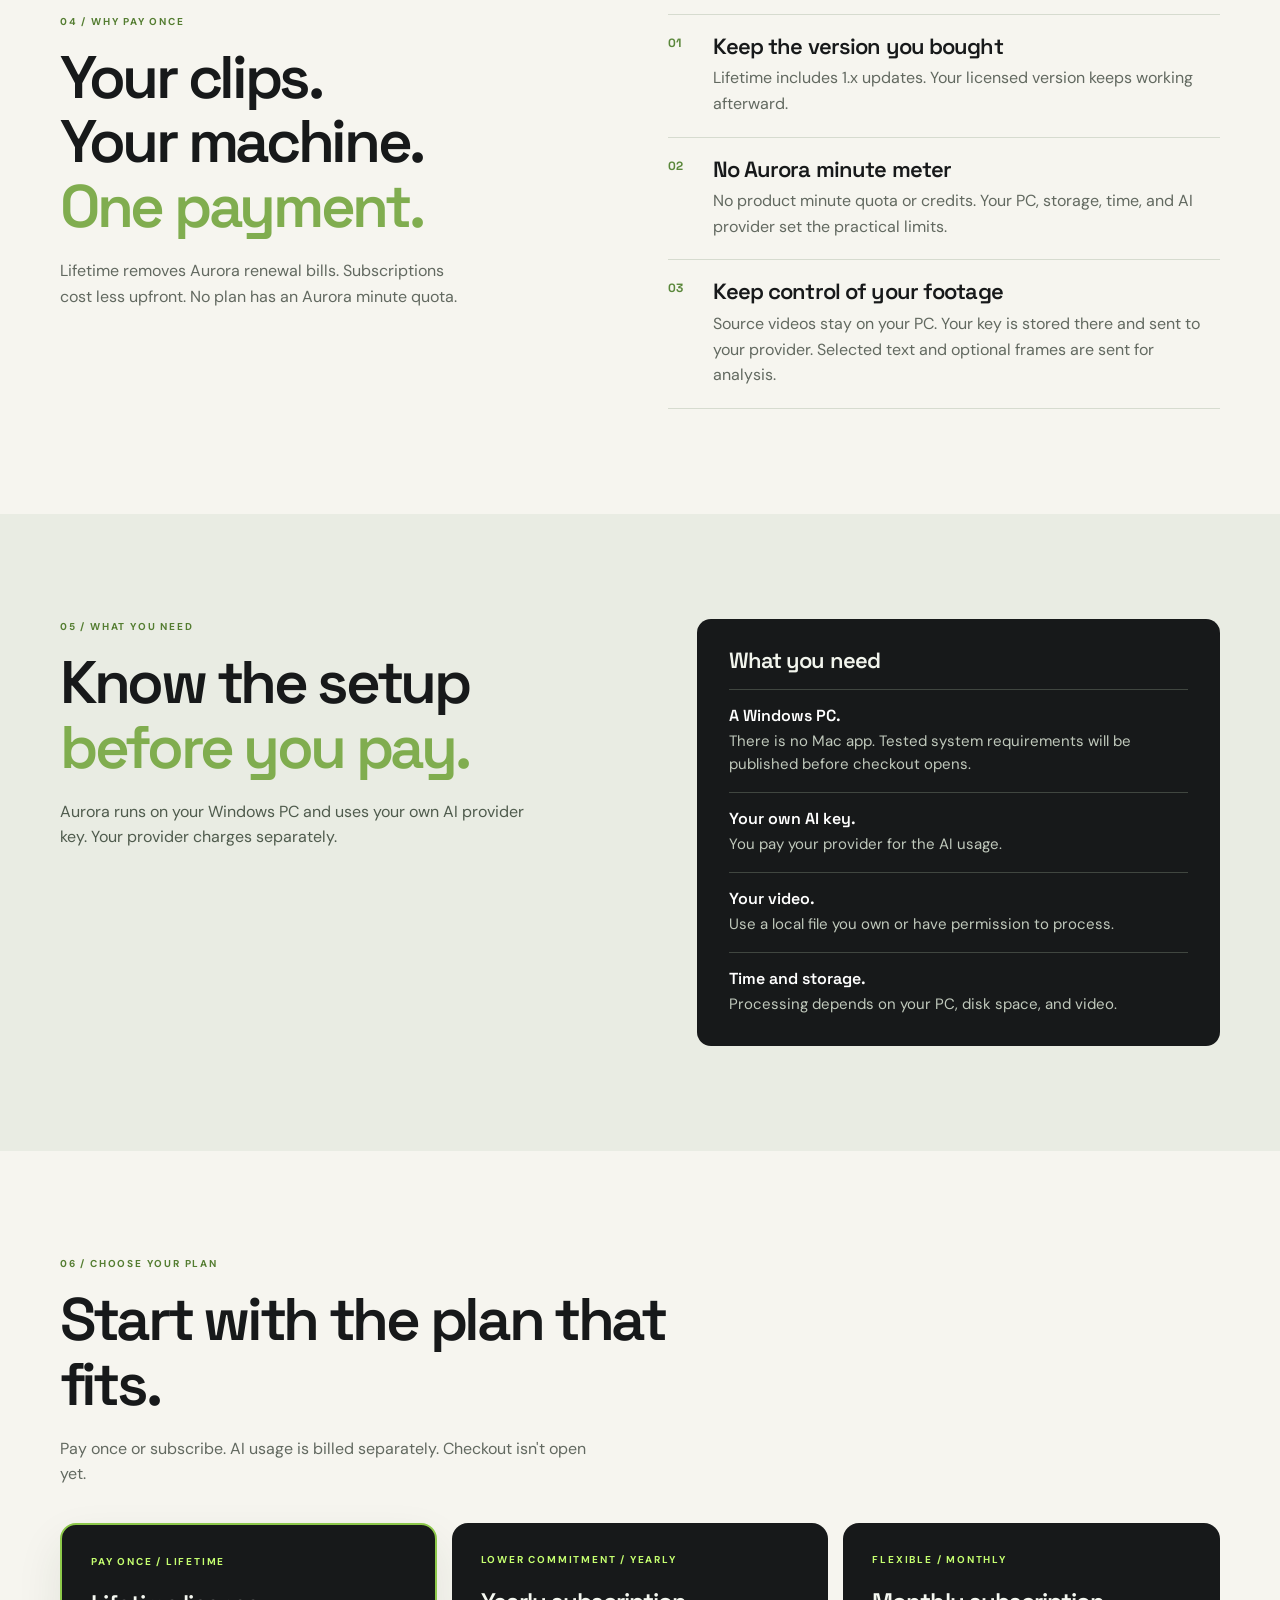
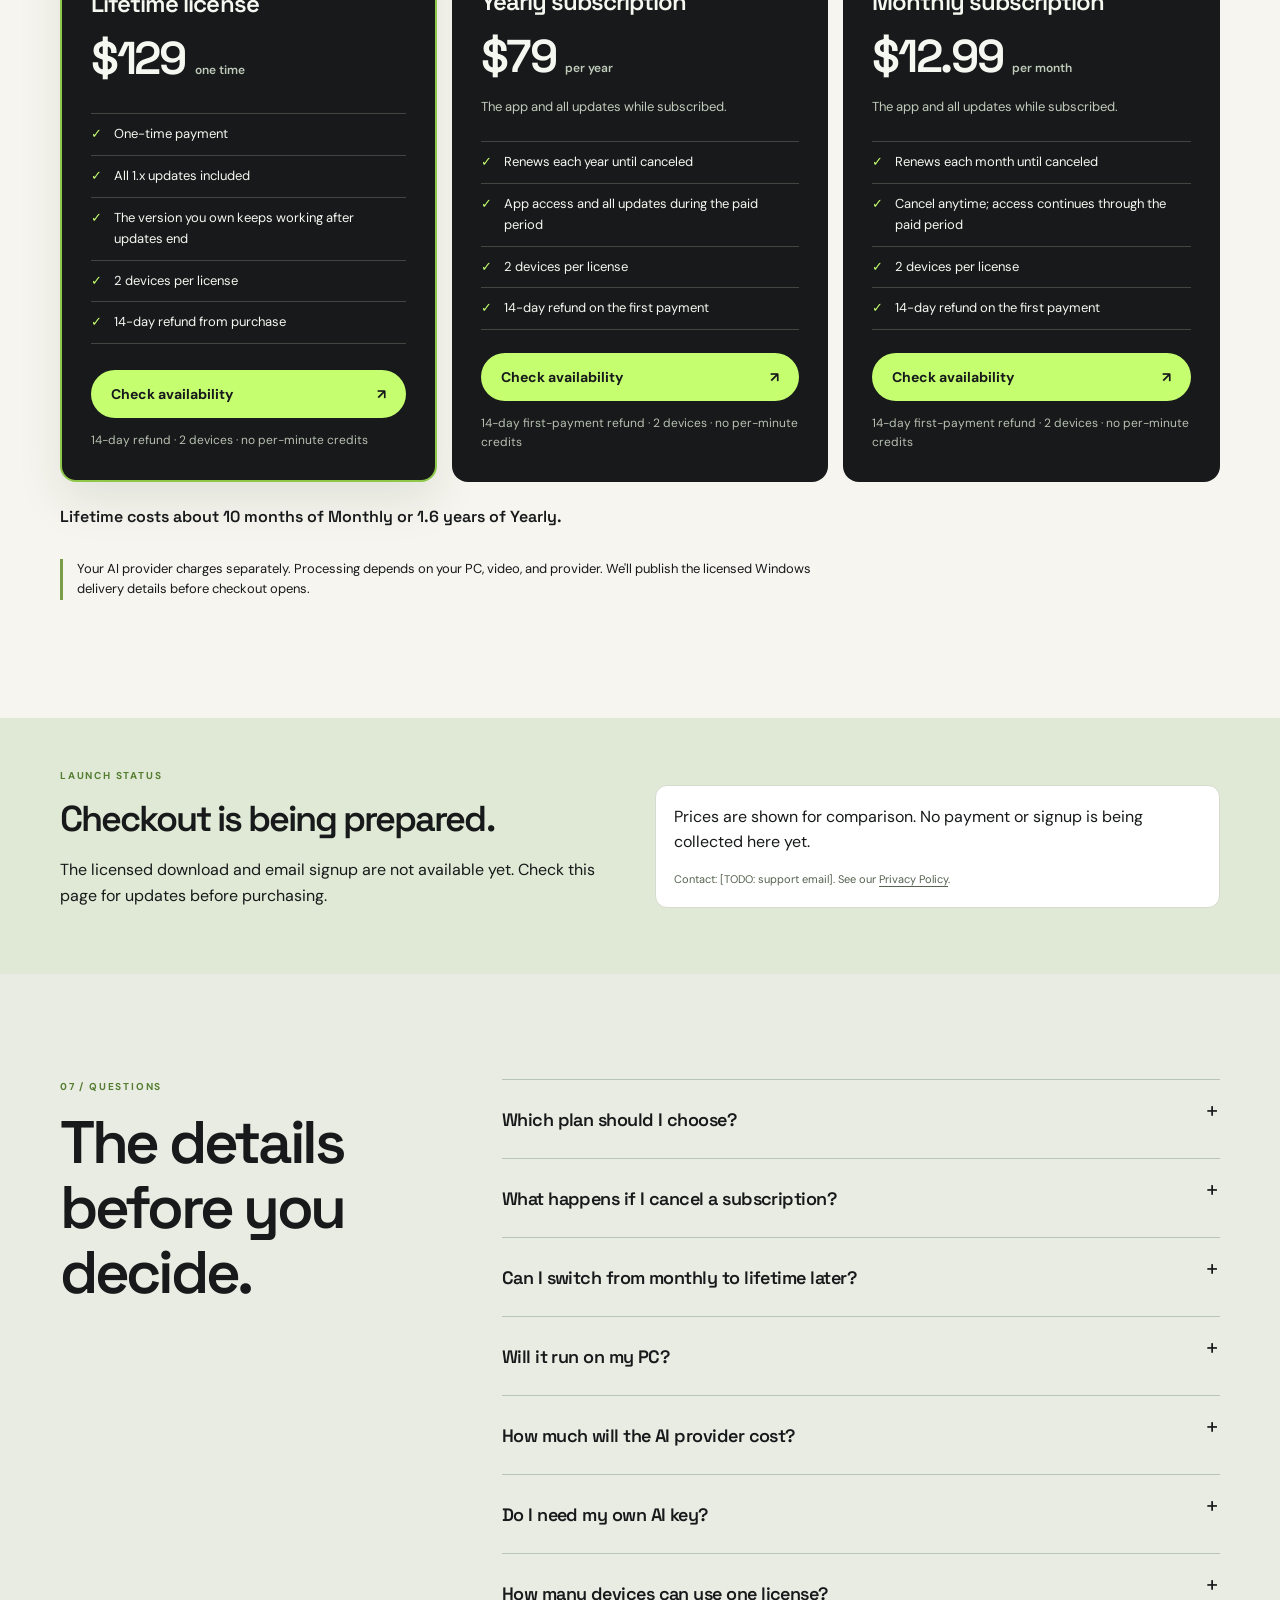
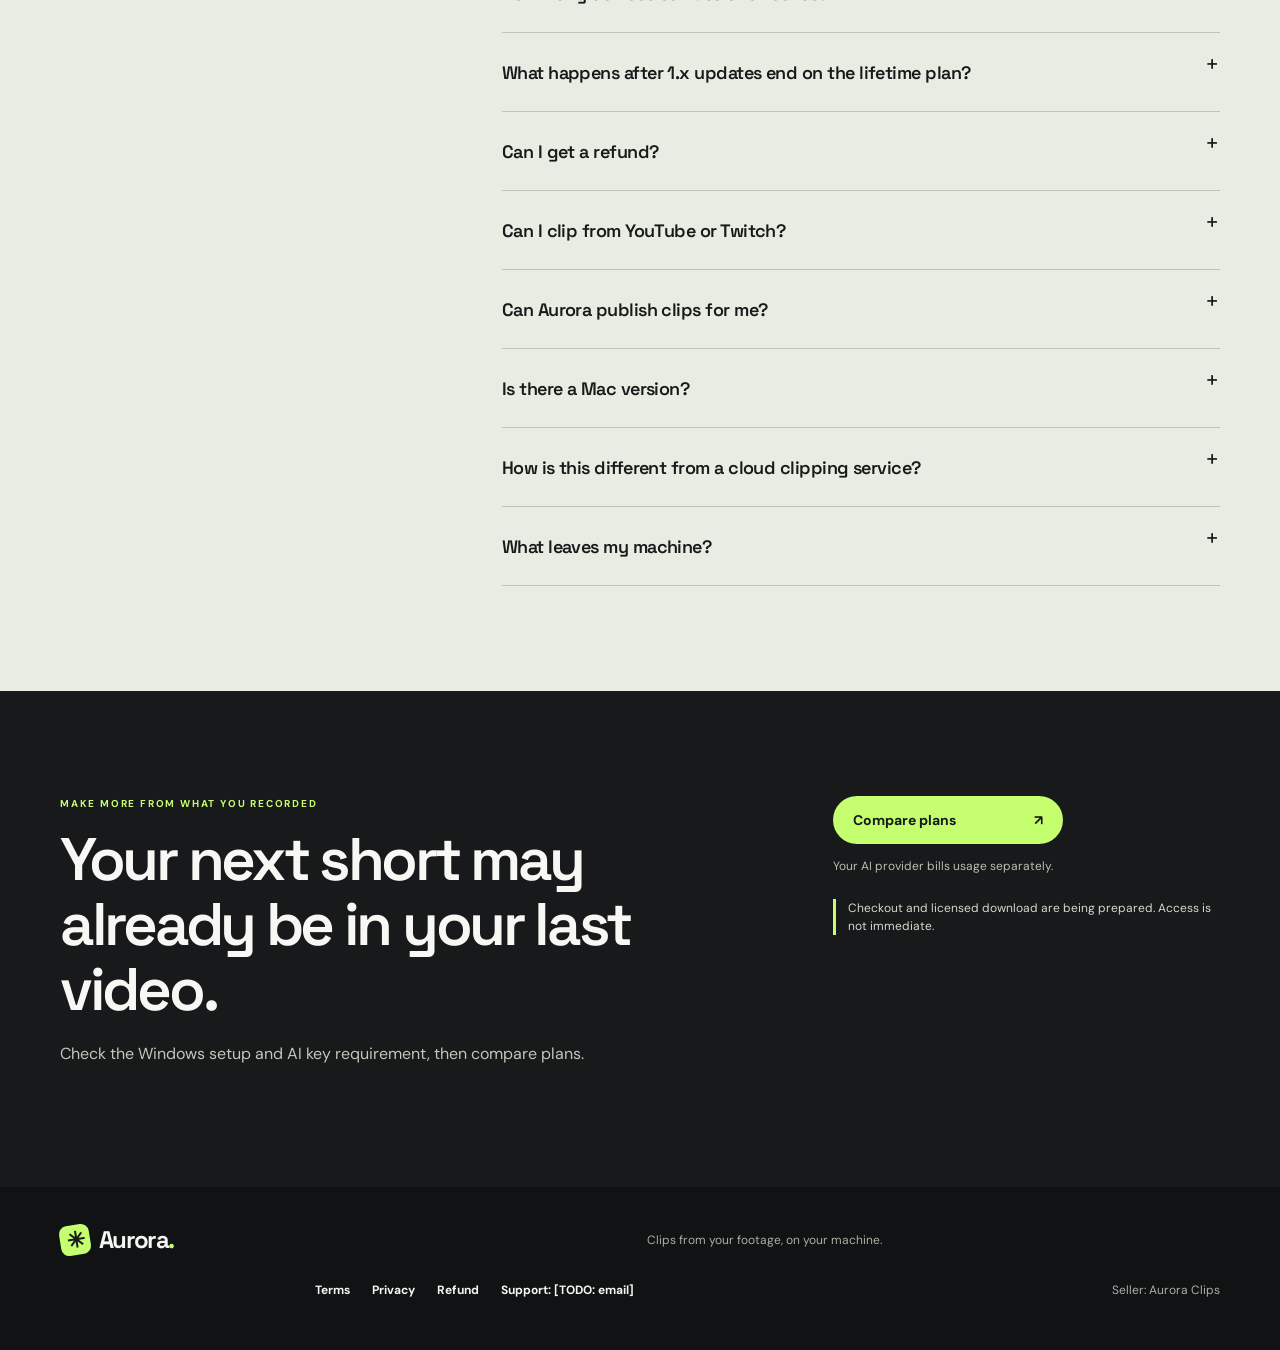
==== commit cb744f02: "Improve mobile reading flow" ====
--- a/landing/index.html
+++ b/landing/index.html
@@ -18,7 +18,7 @@
   <link rel="preconnect" href="https://fonts.googleapis.com"><link rel="preconnect" href="https://fonts.gstatic.com" crossorigin>
   <link href="https://fonts.googleapis.com/css2?family=DM+Sans:wght@400;500;600;700&family=Space+Grotesk:wght@400;500;600;700&display=swap" rel="stylesheet">
   <link rel="stylesheet" href="./funnel.css?v=1">
-  <link rel="stylesheet" href="./motion.css?v=5">
+  <link rel="stylesheet" href="./motion.css?v=6">
   <script src="https://app.lemonsqueezy.com/js/lemon.js" defer></script><script src="./config.js" defer></script><script src="./checkout.js?v=2" defer></script>
 </head>
 <body data-pricing-page>
@@ -30,30 +30,30 @@
   </div></header>
   <main id="main">
     <section class="hero section-dark" aria-labelledby="hero-title"><div class="wrap hero-grid">
-      <div class="hero-copy"><p class="eyebrow">FOR CREATORS WITH MORE TO SAY THAN ONE CLIP</p><h1 id="hero-title">More shorts from the videos <em>you already made.</em></h1><p class="lead">Turn long recordings into captioned 9:16 clips on your Windows PC. Bring your own AI key; provider usage is billed separately.</p>
+      <div class="hero-copy"><p class="eyebrow">FOR CREATORS WITH MORE TO SAY THAN ONE CLIP</p><h1 id="hero-title">More shorts from the videos <em>you already made.</em></h1><p class="lead">Turn long videos into captioned 9:16 clips on your Windows PC. Bring your own AI key.</p>
         <div class="cta-group"><a class="button button-primary" href="#pricing"><span>See plans</span><span aria-hidden="true">↗</span></a><a class="text-link" href="#proof">See the output area <span aria-hidden="true">↓</span></a></div>
-        <p class="cta-note">Pay once or choose a subscription. No Aurora minute quota.</p><p class="delivery-note">Checkout and licensed Windows delivery are being prepared. Access is not immediate.</p>
+        <p class="cta-note">Your AI provider charges separately.</p><p class="delivery-note">Checkout isn't open yet. No payment is being collected.</p>
       </div>
       <figure class="hero-demo" aria-label="Illustrated workflow from long video to vertical clips"><div class="demo-top"><span>AURORA CLIPS / WORKFLOW</span><span>9:16 OUTPUT</span></div><div class="demo-flow"><div class="demo-source"><span class="demo-number">01 / SOURCE VIDEO</span><span class="demo-placeholder">Your long video<small>One recording, many moments</small></span><span class="demo-track"><span class="demo-bar"></span></span></div><div class="demo-arrow" aria-hidden="true">↓</div><div class="demo-outputs"><div><span>02 / CLIP</span><strong>9:16 clip</strong><small>Demo coming soon</small></div><div><span>03 / CLIP</span><strong>9:16 clip</strong><small>Demo coming soon</small></div></div></div><figcaption>Illustrative preview. Real clip examples are coming soon.</figcaption></figure>
     </div></section>
 
     <section class="section pain" aria-labelledby="pain-title"><div class="wrap split-heading"><div><p class="kicker">01 / WHY CHANGE</p><h2 id="pain-title">The recording is done.<br><em>The clipping work isn't.</em></h2></div><div class="section-intro"><p>One long video can hold several moments worth sharing. Finding them, reframing each one, and adding captions takes time.</p><p>Aurora prepares clip options on your PC, so you can choose what to keep and share.</p></div></div></section>
 
-    <section class="section process section-soft" id="how-it-works" aria-labelledby="process-title"><div class="wrap"><div class="section-head"><p class="kicker">02 / HOW IT WORKS</p><h2 id="process-title">From file to finished clips in three steps.</h2><p>You decide what to keep. Aurora handles the repetitive parts of preparing options.</p></div><ol class="process-list">
-      <li><span class="step-num">01</span><div><h3>Bring a video file</h3><p>Start with a local recording you own or are authorized to process. Aurora transcribes speech with word timestamps.</p></div></li>
-      <li><span class="step-num">02</span><div><h3>Review the moments</h3><p>AI-assisted selection and scoring surface candidate sections. Choose the moments that fit your audience.</p></div></li>
-      <li><span class="step-num">03</span><div><h3>Make the short clips</h3><p>Aurora reframes to 9:16 and burns in captions and hook overlays. It also makes thumbnails and title and description suggestions. Preview and download what you want.</p></div></li>
+    <section class="section process section-soft" id="how-it-works" aria-labelledby="process-title"><div class="wrap"><div class="section-head"><p class="kicker">02 / HOW IT WORKS</p><h2 id="process-title">From video to shorts in three steps.</h2><p>Aurora prepares options. You choose what to share.</p></div><ol class="process-list">
+      <li><span class="step-num">01</span><div><h3>Add your video</h3><p>Use a file you own or have permission to process. Aurora transcribes it with word timestamps.</p></div></li>
+      <li><span class="step-num">02</span><div><h3>Pick the moments</h3><p>AI-assisted selection and scoring suggest moments. Choose the ones that fit your audience.</p></div></li>
+      <li><span class="step-num">03</span><div><h3>Export your clips</h3><p>Get captioned 9:16 clips with hooks, thumbnails, and title and description suggestions.</p></div></li>
     </ol></div></section>
 
-    <section class="section proof section-dark" id="proof" aria-labelledby="proof-title"><div class="wrap"><div class="section-head"><p class="kicker">03 / SEE THE OUTPUT</p><h2 id="proof-title">See the source. Then see the clip.</h2><p>Real examples belong here. These slots are marked until we have approved footage and a verified export to show.</p></div><div class="proof-grid">
+    <section class="section proof section-dark" id="proof" aria-labelledby="proof-title"><div class="wrap"><div class="section-head"><p class="kicker">03 / SEE THE OUTPUT</p><h2 id="proof-title">See the source. Then see the clip.</h2><p>Real examples are coming soon. These are placeholders, not Aurora exports.</p></div><div class="proof-grid">
       <figure class="proof-slot proof-before"><div class="slot-frame"><span class="slot-label">BEFORE / SOURCE VIDEO</span><strong>Real source footage placeholder</strong><span>Replace with an approved long-video excerpt</span></div><figcaption>The original moment, before selection and framing.</figcaption></figure>
       <figure class="proof-slot proof-after"><div class="slot-frame"><span class="slot-label">AFTER / AURORA EXPORT</span><strong>Real 9:16 clip placeholder</strong><span>Replace with the matching exported clip or GIF</span></div><figcaption>The same moment after Aurora's reframing and burned-in captions.</figcaption></figure>
     </div><div class="screen-slot"><span>STUDIO SCREENSHOT PLACEHOLDER</span><p>Show the real candidate review and export screen here.</p></div><p class="proof-disclaimer">No sample result is shown yet. Clip quality and processing time depend on the source video, chosen model, and PC.</p></div></section>
 
-    <section class="section ownership" aria-labelledby="ownership-title"><div class="wrap ownership-grid"><div><p class="kicker">04 / WHY PAY ONCE</p><h2 id="ownership-title">Your clips.<br>Your machine.<br><em>One payment.</em></h2><p>The Lifetime license removes Aurora renewal bills. Yearly and Monthly offer a lower upfront cost; none of the plans uses Aurora minute credits.</p></div><div class="ownership-list">
-      <article><span>01</span><div><h3>Keep the version you bought</h3><p>One payment includes all 1.x updates. The version you own keeps working after that series ends.</p></div></article>
-      <article><span>02</span><div><h3>No Aurora minute meter</h3><p>Aurora does not impose per-minute credits or a product minute quota. Your PC, disk, time, and AI provider still set practical limits.</p></div></article>
-      <article><span>03</span><div><h3>Keep control of your footage</h3><p>Source video files stay on your PC. Your API key is stored there and sent directly to the provider you choose; AI analysis also sends selected text and, if enabled, frames.</p></div></article>
+    <section class="section ownership" aria-labelledby="ownership-title"><div class="wrap ownership-grid"><div><p class="kicker">04 / WHY PAY ONCE</p><h2 id="ownership-title">Your clips.<br>Your machine.<br><em>One payment.</em></h2><p>Lifetime removes Aurora renewal bills. Subscriptions cost less upfront. No plan has an Aurora minute quota.</p></div><div class="ownership-list">
+      <article><span>01</span><div><h3>Keep the version you bought</h3><p>Lifetime includes 1.x updates. Your licensed version keeps working afterward.</p></div></article>
+      <article><span>02</span><div><h3>No Aurora minute meter</h3><p>No product minute quota or credits. Your PC, storage, time, and AI provider set the practical limits.</p></div></article>
+      <article><span>03</span><div><h3>Keep control of your footage</h3><p>Source videos stay on your PC. Your key is stored there and sent to your provider. Selected text and optional frames are sent for analysis.</p></div></article>
     </div></div></section>
 
     <section class="section requirements section-soft" id="requirements" aria-labelledby="requirements-title"><div class="wrap requirements-grid"><div><p class="kicker">05 / WHAT YOU NEED</p><h2 id="requirements-title">Know the setup<br><em>before you pay.</em></h2><p>Aurora runs on your Windows PC and uses your own AI provider key. Your provider charges separately.</p></div><div class="requirements-panel"><h3>What you need</h3><ul>
@@ -64,14 +64,14 @@
     </ul></div></div></section>
 
     <section class="section offer" id="pricing" aria-labelledby="pricing-title"><div class="wrap">
-      <div class="section-head"><p class="kicker">06 / CHOOSE YOUR PLAN</p><h2 id="pricing-title">Start with the plan that fits.</h2><p>Pay once or choose a subscription. Your AI provider bills usage separately. Checkout is being prepared.</p></div>
+      <div class="section-head"><p class="kicker">06 / CHOOSE YOUR PLAN</p><h2 id="pricing-title">Start with the plan that fits.</h2><p>Pay once or subscribe. AI usage is billed separately. Checkout isn't open yet.</p></div>
       <div class="plan-grid">
         <article class="price-card price-card-featured"><p class="price-label">PAY ONCE / <span data-plan-name="lifetime">Lifetime</span></p><h3><span data-plan-name="lifetime">Lifetime</span> license</h3><p class="price"><span data-price="lifetime">Price loading</span> <small data-plan-period="lifetime">one time</small></p><p class="launch-note" data-launch-note hidden></p><ul><li>One-time payment</li><li>All 1.x updates included</li><li>The version you own keeps working after updates end</li><li>2 devices per license</li><li>14-day refund from purchase</li></ul><a class="button button-primary" href="#waitlist" data-plan-button="lifetime"><span data-buy-label>Join the waitlist</span><span aria-hidden="true">↗</span></a><p class="cta-note">14-day refund · 2 devices · no per-minute credits</p></article>
         <article class="price-card"><p class="price-label">LOWER COMMITMENT / <span data-plan-name="yearly">Yearly</span></p><h3><span data-plan-name="yearly">Yearly</span> subscription</h3><p class="price"><span data-price="yearly">Price loading</span> <small data-plan-period="yearly">per year</small></p><p class="plan-description">The app and all updates while subscribed.</p><ul><li>Renews each year until canceled</li><li>App access and all updates during the paid period</li><li>2 devices per license</li><li>14-day refund on the first payment</li></ul><a class="button button-primary" href="#waitlist" data-plan-button="yearly"><span data-buy-label>Join the waitlist</span><span aria-hidden="true">↗</span></a><p class="cta-note">14-day first-payment refund · 2 devices · no per-minute credits</p></article>
         <article class="price-card"><p class="price-label">FLEXIBLE / <span data-plan-name="monthly">Monthly</span></p><h3><span data-plan-name="monthly">Monthly</span> subscription</h3><p class="price"><span data-price="monthly">Price loading</span> <small data-plan-period="monthly">per month</small></p><p class="plan-description">The app and all updates while subscribed.</p><ul><li>Renews each month until canceled</li><li>Cancel anytime; access continues through the paid period</li><li>2 devices per license</li><li>14-day refund on the first payment</li></ul><a class="button button-primary" href="#waitlist" data-plan-button="monthly"><span data-buy-label>Join the waitlist</span><span aria-hidden="true">↗</span></a><p class="cta-note">14-day first-payment refund · 2 devices · no per-minute credits</p></article>
       </div>
       <p class="price-comparison" data-price-comparison></p>
-      <p class="offer-caveat">Your own AI provider charges separately. Processing speed and results depend on your PC, disk, source footage, and provider limits. Licensed Windows delivery and live activation are still being prepared; access is not immediate. <span class="todo">[TODO: confirm delivery date and method before launch]</span>.</p>
+      <p class="offer-caveat">Your AI provider charges separately. Processing depends on your PC, video, and provider. We'll publish the licensed Windows delivery details before checkout opens.</p>
     </div></section>
 
     <section class="waitlist-section" id="waitlist" data-waitlist-section aria-labelledby="waitlist-title"><div class="wrap waitlist-grid"><div><p class="kicker">LAUNCH STATUS</p><h2 id="waitlist-title">Checkout is being prepared.</h2><p>The licensed download and email signup are not available yet. Check this page for updates before purchasing.</p></div><div class="waitlist-form"><p>Prices are shown for comparison. No payment or signup is being collected here yet.</p><small>Contact: [TODO: support email]. See our <a href="./privacy.html">Privacy Policy</a>.</small></div></div></section>
@@ -95,8 +95,7 @@
 
     <section class="section final-cta section-dark" aria-labelledby="final-title"><div class="wrap final-grid"><div><p class="kicker">MAKE MORE FROM WHAT YOU RECORDED</p><h2 id="final-title">Your next short may already be in your last video.</h2><p>Check the Windows setup and AI key requirement, then compare plans.</p></div><div><a class="button button-primary" href="#pricing"><span>Compare plans</span><span aria-hidden="true">↗</span></a><p class="cta-note">Your AI provider bills usage separately.</p><p class="delivery-note">Checkout and licensed download are being prepared. Access is not immediate.</p></div></div></section>
   </main>
-  <footer class="site-footer" id="support"><div class="wrap footer-grid"><a class="brand" href="#top"><span class="brand-mark" aria-hidden="true">✳</span><span>Aurora<span class="brand-dot">.</span></span></a><p>Clips from your footage, on your machine. <span data-plan-name="lifetime">Lifetime</span> <span data-price="lifetime">Price loading</span> once; <span data-plan-name="yearly">Yearly</span> <span data-price="yearly">Price loading</span>/year; <span data-plan-name="monthly">Monthly</span> <span data-price="monthly">Price loading</span>/month.</p><nav aria-label="Legal and support"><a href="./terms.html">Terms</a><a href="./privacy.html">Privacy</a><a href="./refund.html">Refund</a><a href="#support">Support: [TODO: email]</a></nav><small>Seller: Aurora Clips</small></div></footer>
-  <div class="mobile-buy"><a class="button button-primary" href="#pricing"><span>See plans</span><span aria-hidden="true">↗</span></a><small>Checkout is being prepared</small></div>
+  <footer class="site-footer" id="support"><div class="wrap footer-grid"><a class="brand" href="#top"><span class="brand-mark" aria-hidden="true">✳</span><span>Aurora<span class="brand-dot">.</span></span></a><p>Clips from your footage, on your machine.</p><nav aria-label="Legal and support"><a href="./terms.html">Terms</a><a href="./privacy.html">Privacy</a><a href="./refund.html">Refund</a><a href="#support">Support: [TODO: email]</a></nav><small>Seller: Aurora Clips</small></div></footer>
   <script id="faq-jsonld" type="application/ld+json"></script>
 </body>
 </html>
--- a/landing/motion.css
+++ b/landing/motion.css
@@ -25,5 +25,23 @@
 @keyframes flow-arrow{0%,28%,100%{transform:translateY(-3px);opacity:.5}47%,76%{transform:translateY(4px);opacity:1}}
 @keyframes clip-arrive{0%,33%,100%{transform:translateY(9px);opacity:.7;box-shadow:none}53%,78%{transform:translateY(0);opacity:1;box-shadow:0 0 22px #c5ff7024}}
 @media(min-width:700px) and (max-width:1199px){.hero-grid{grid-template-columns:1fr;gap:45px}.hero h1{max-width:690px;font-size:clamp(56px,8vw,72px)}.hero-demo{max-width:650px}}
+@media(max-width:699px){
+  .section{padding:64px 0}
+  .hero{padding:58px 0 64px}
+  .hero .lead{line-height:1.5}
+  .hero .cta-note,.hero .delivery-note{font-size:13px}
+  .hero .delivery-note{margin-top:14px}
+  h2{font-size:clamp(32px,9vw,42px)}
+  .section-head{margin-bottom:26px}
+  .section-head>p:last-child,.section-intro{font-size:16px;line-height:1.55}
+  .process-list li,.ownership-list article{grid-template-columns:1fr;gap:8px;padding:20px 0}
+  .process-list h3,.ownership-list h3{font-size:21px}
+  .process-list p,.ownership-list p{line-height:1.55}
+  .price-card li{font-size:15px;line-height:1.5}
+  .price-card .cta-note{display:none}
+  .offer-caveat{font-size:14px}
+  .faq-list p{font-size:16px;line-height:1.55}
+  .site-footer{padding-bottom:48px}
+}
 @media(max-width:420px){.demo-flow{gap:10px;padding:16px}.demo-source{min-height:112px}.demo-outputs{gap:12px}}
 @media(prefers-reduced-motion:reduce){.demo-bar,.demo-arrow,.demo-outputs>div{animation:none;transform:none;opacity:1;box-shadow:none}.button:active{transform:none}}
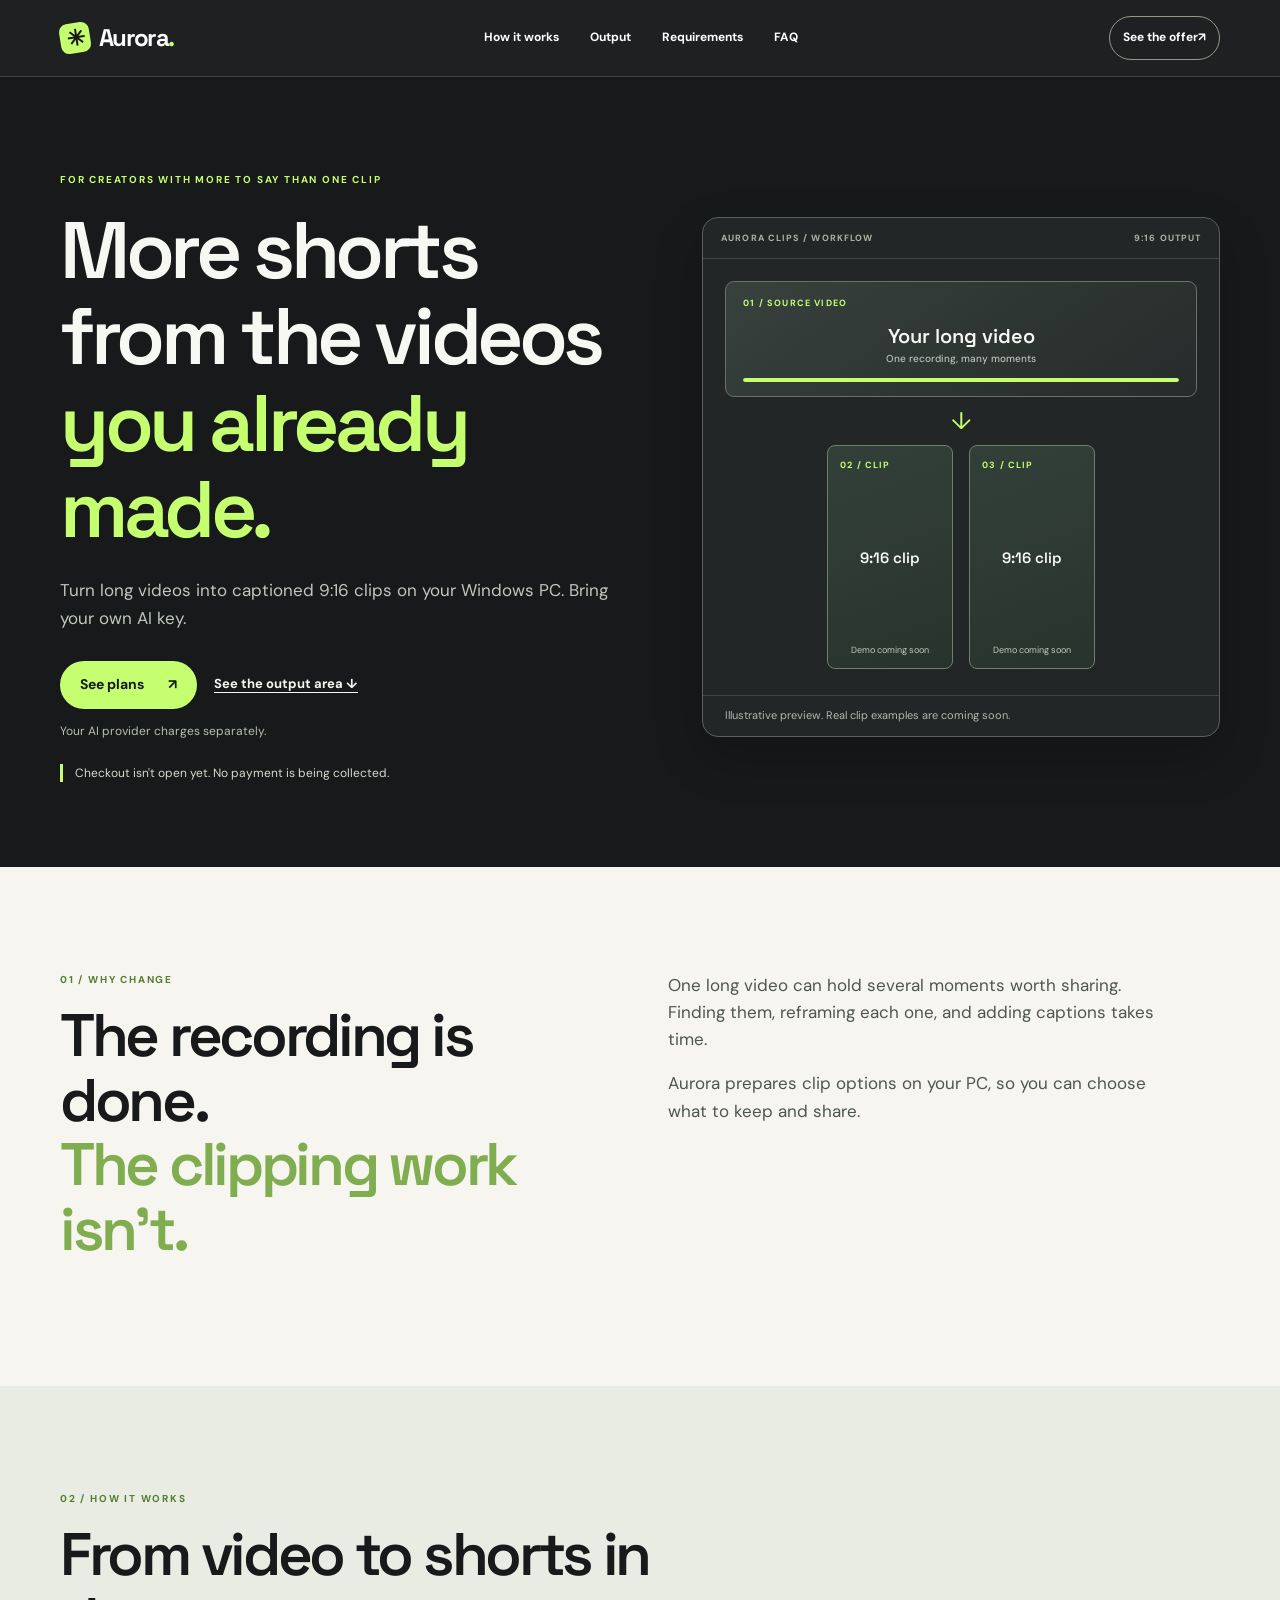
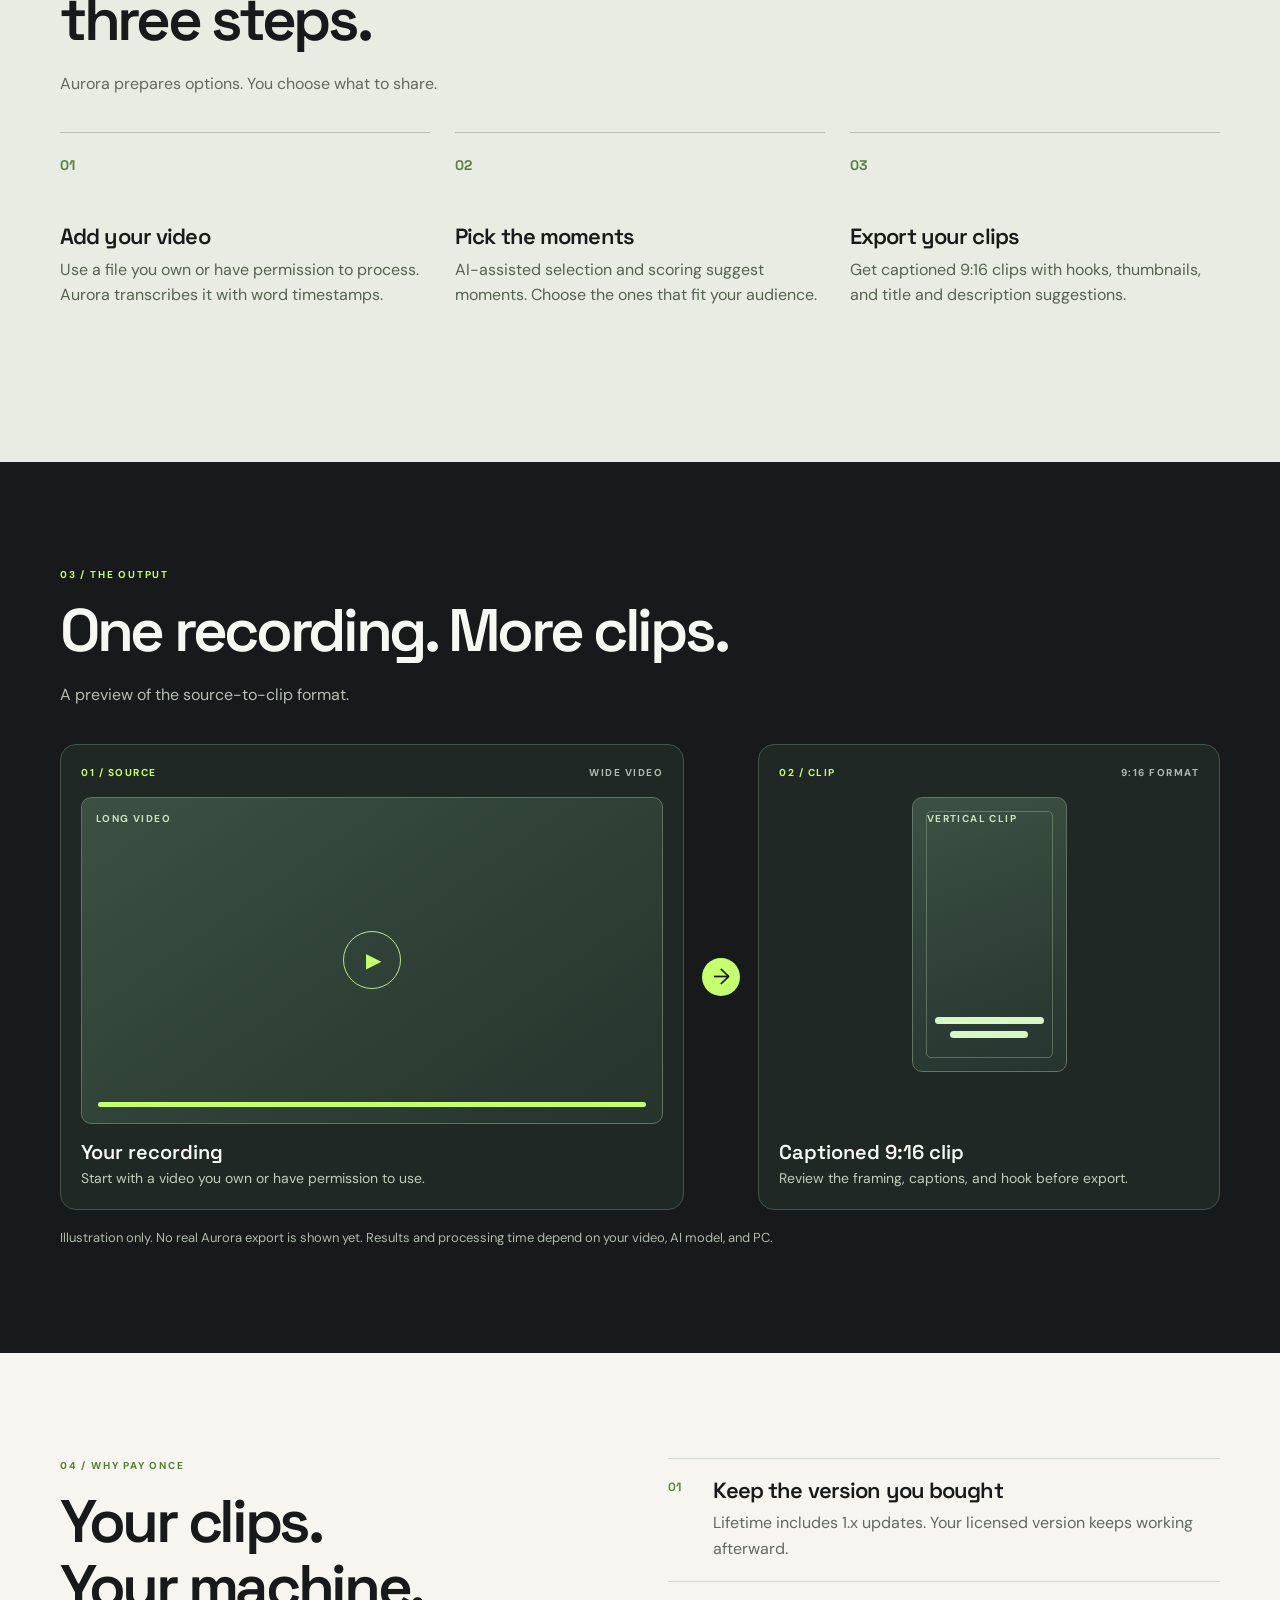
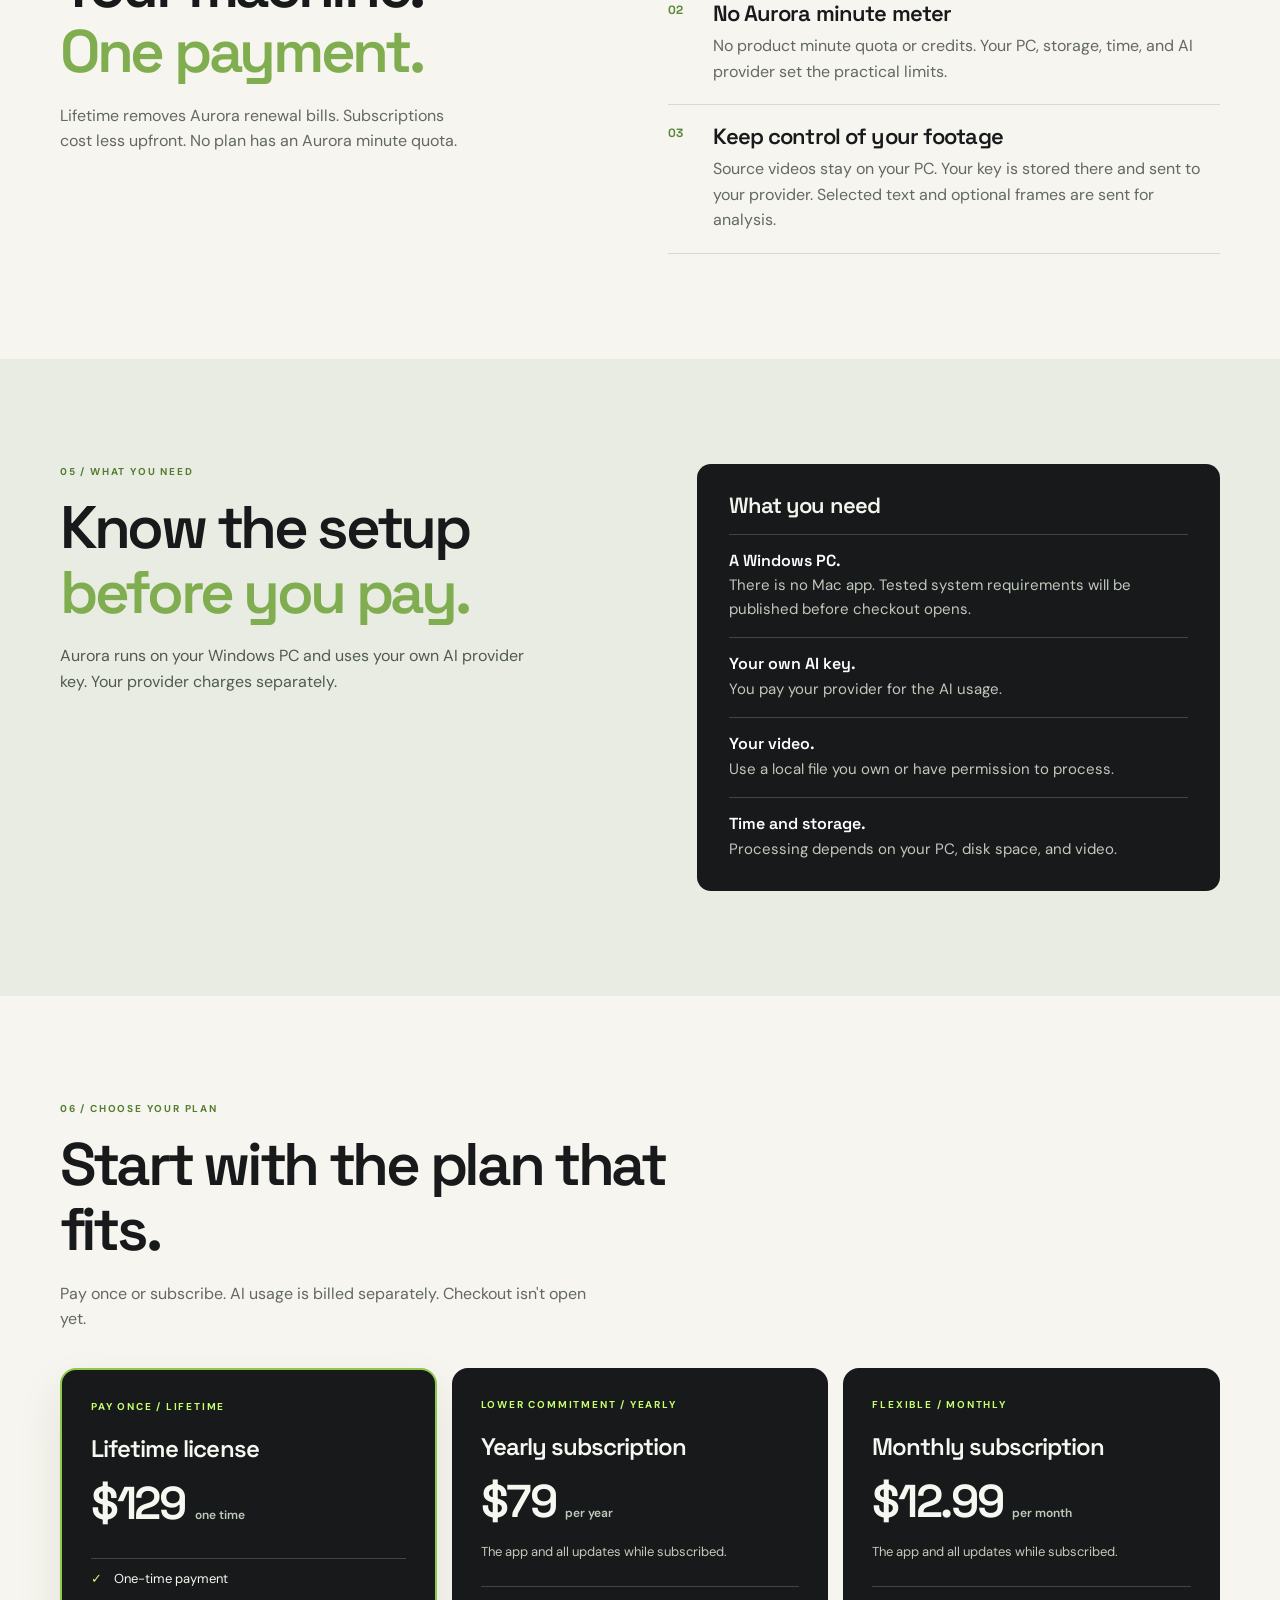
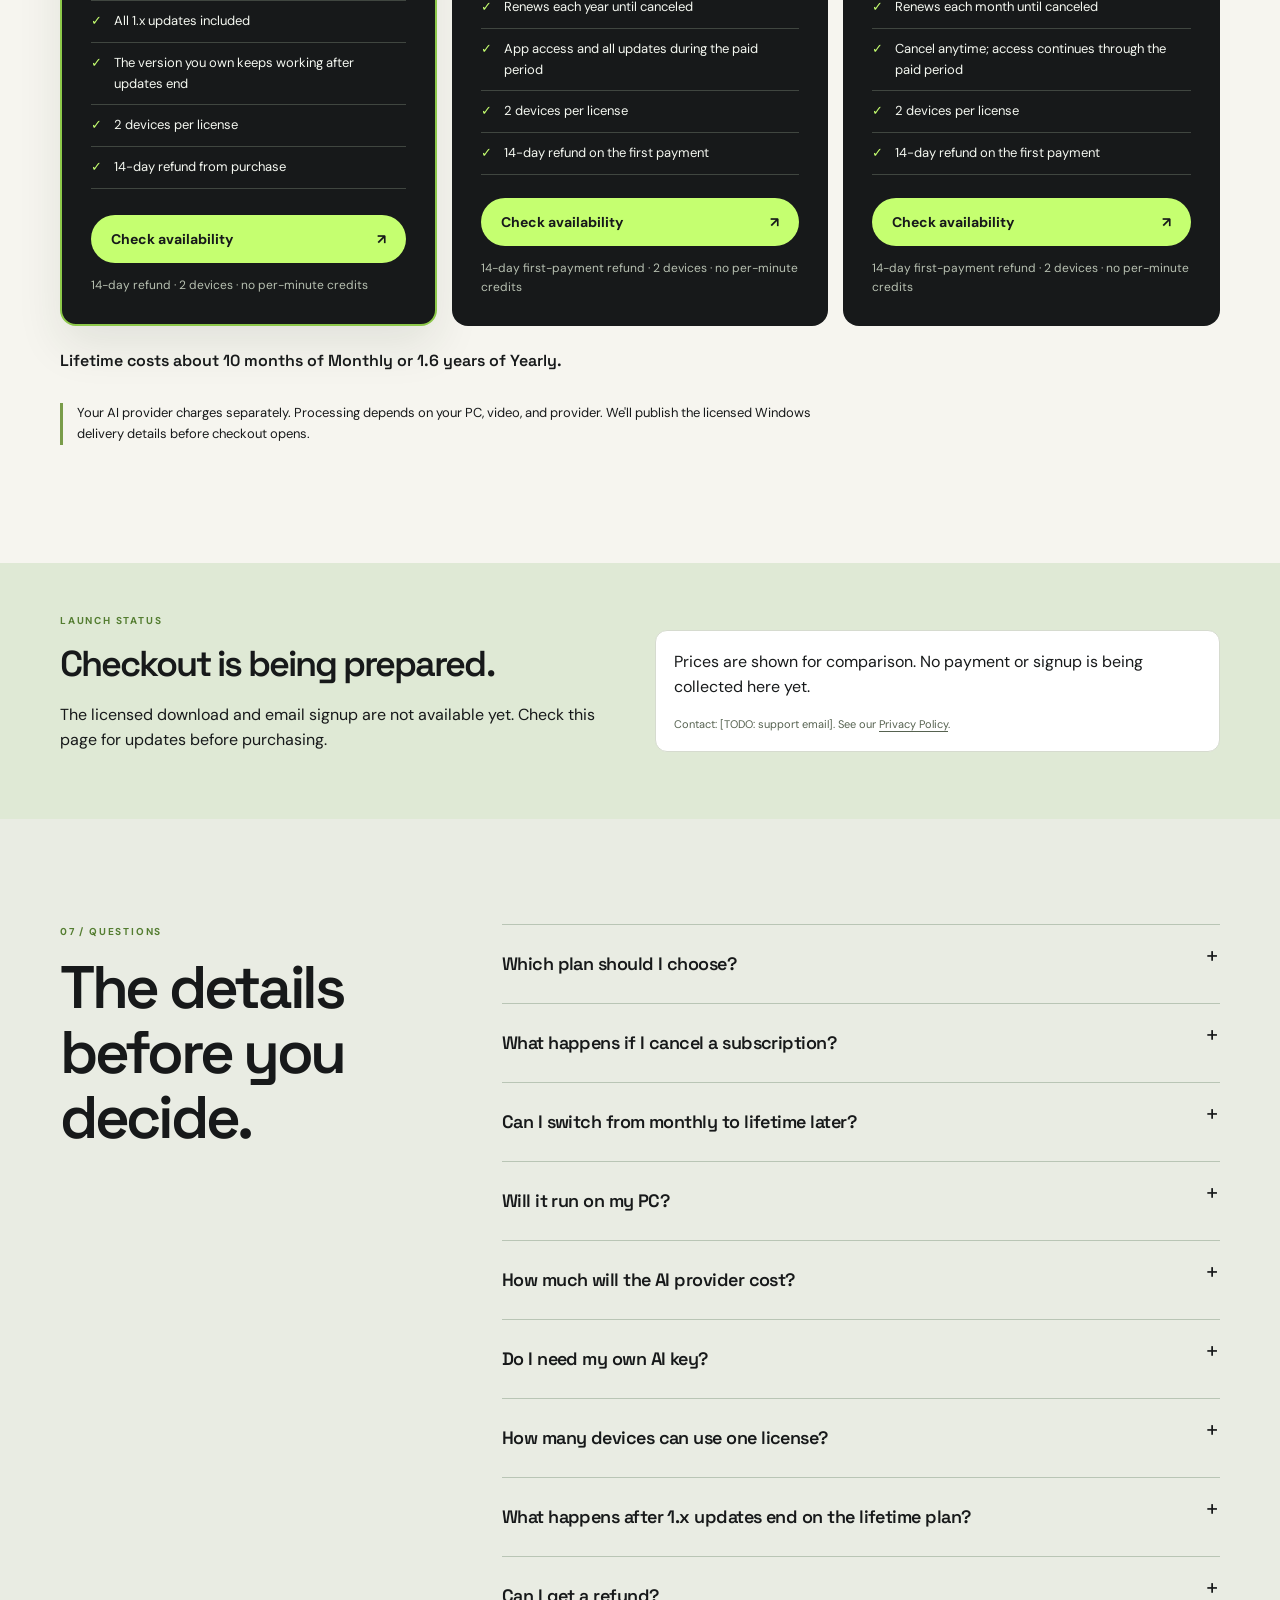
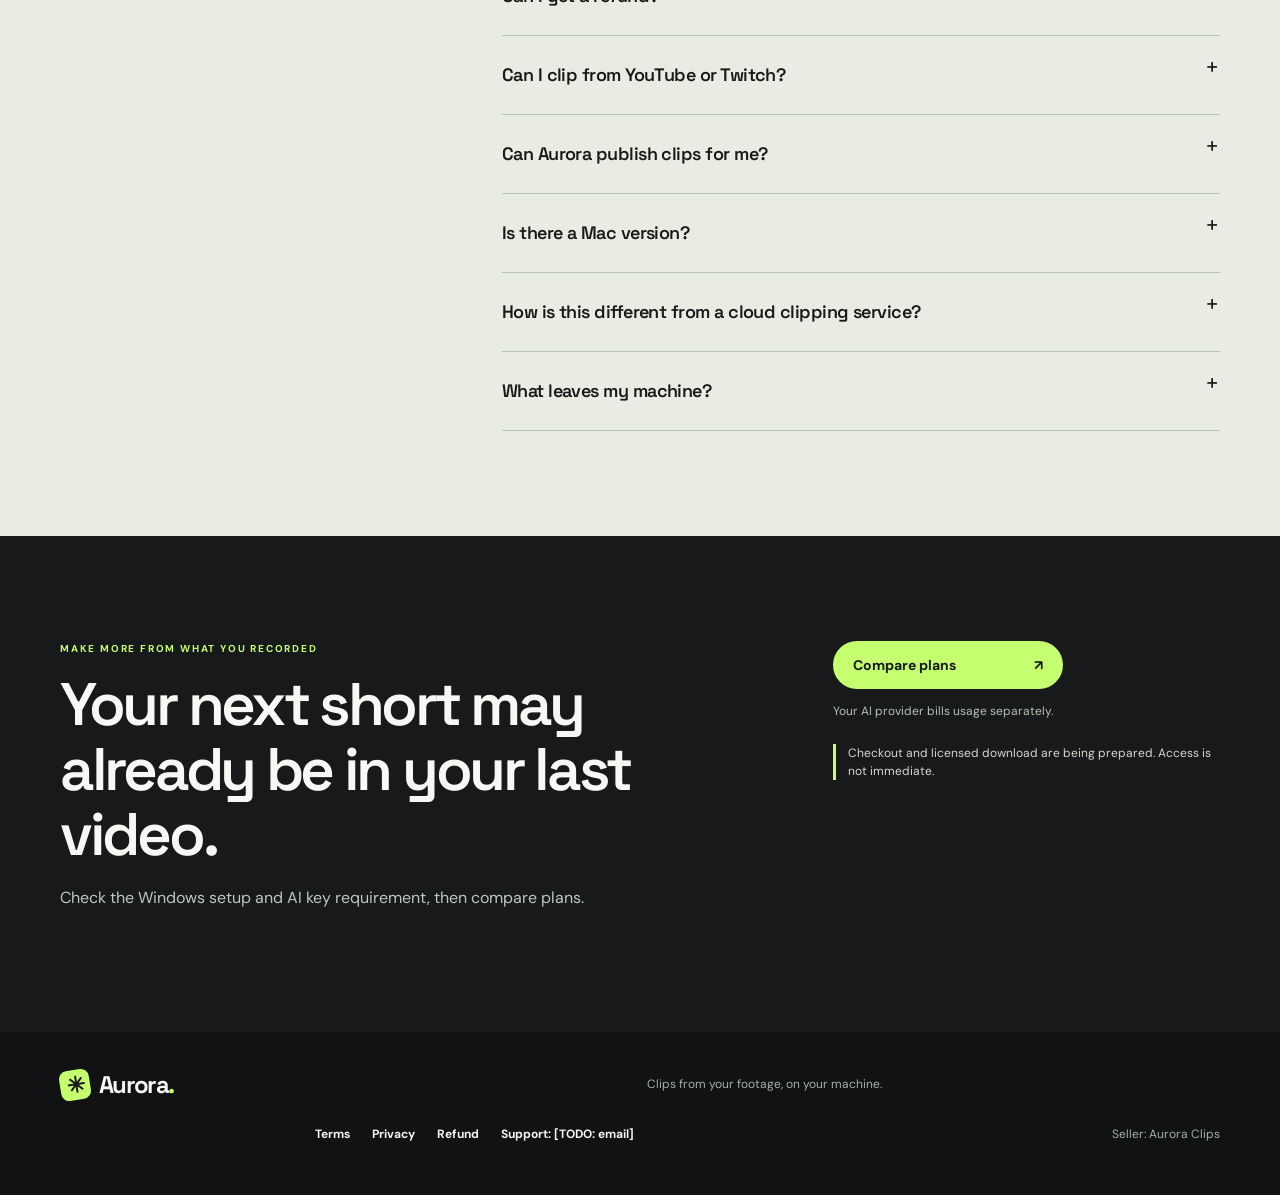
==== commit b171781a: "Clarify and animate output comparison" ====
--- a/landing/index.html
+++ b/landing/index.html
@@ -18,7 +18,7 @@
   <link rel="preconnect" href="https://fonts.googleapis.com"><link rel="preconnect" href="https://fonts.gstatic.com" crossorigin>
   <link href="https://fonts.googleapis.com/css2?family=DM+Sans:wght@400;500;600;700&family=Space+Grotesk:wght@400;500;600;700&display=swap" rel="stylesheet">
   <link rel="stylesheet" href="./funnel.css?v=1">
-  <link rel="stylesheet" href="./motion.css?v=6">
+  <link rel="stylesheet" href="./motion.css?v=7">
   <script src="https://app.lemonsqueezy.com/js/lemon.js" defer></script><script src="./config.js" defer></script><script src="./checkout.js?v=2" defer></script>
 </head>
 <body data-pricing-page>
@@ -45,10 +45,11 @@
       <li><span class="step-num">03</span><div><h3>Export your clips</h3><p>Get captioned 9:16 clips with hooks, thumbnails, and title and description suggestions.</p></div></li>
     </ol></div></section>
 
-    <section class="section proof section-dark" id="proof" aria-labelledby="proof-title"><div class="wrap"><div class="section-head"><p class="kicker">03 / SEE THE OUTPUT</p><h2 id="proof-title">See the source. Then see the clip.</h2><p>Real examples are coming soon. These are placeholders, not Aurora exports.</p></div><div class="proof-grid">
-      <figure class="proof-slot proof-before"><div class="slot-frame"><span class="slot-label">BEFORE / SOURCE VIDEO</span><strong>Real source footage placeholder</strong><span>Replace with an approved long-video excerpt</span></div><figcaption>The original moment, before selection and framing.</figcaption></figure>
-      <figure class="proof-slot proof-after"><div class="slot-frame"><span class="slot-label">AFTER / AURORA EXPORT</span><strong>Real 9:16 clip placeholder</strong><span>Replace with the matching exported clip or GIF</span></div><figcaption>The same moment after Aurora's reframing and burned-in captions.</figcaption></figure>
-    </div><div class="screen-slot"><span>STUDIO SCREENSHOT PLACEHOLDER</span><p>Show the real candidate review and export screen here.</p></div><p class="proof-disclaimer">No sample result is shown yet. Clip quality and processing time depend on the source video, chosen model, and PC.</p></div></section>
+    <section class="section proof section-dark" id="proof" aria-labelledby="proof-title"><div class="wrap"><div class="section-head"><p class="kicker">03 / THE OUTPUT</p><h2 id="proof-title">One recording. More clips.</h2><p>A preview of the source-to-clip format.</p></div><div class="proof-grid">
+      <figure class="proof-card proof-before"><div class="proof-card-top"><span>01 / SOURCE</span><span>WIDE VIDEO</span></div><div class="proof-visual proof-source-art" aria-hidden="true"><span class="proof-art-label">LONG VIDEO</span><span class="proof-play">▶</span><span class="proof-track"><span></span></span></div><figcaption><strong>Your recording</strong><span>Start with a video you own or have permission to use.</span></figcaption></figure>
+      <div class="proof-bridge" aria-hidden="true">→</div>
+      <figure class="proof-card proof-after"><div class="proof-card-top"><span>02 / CLIP</span><span>9:16 FORMAT</span></div><div class="proof-visual proof-clip-art" aria-hidden="true"><span class="proof-art-label">VERTICAL CLIP</span><span class="proof-caption-bars"><i></i><i></i></span></div><figcaption><strong>Captioned 9:16 clip</strong><span>Review the framing, captions, and hook before export.</span></figcaption></figure>
+    </div><p class="proof-disclaimer">Illustration only. No real Aurora export is shown yet. Results and processing time depend on your video, AI model, and PC.</p></div></section>
 
     <section class="section ownership" aria-labelledby="ownership-title"><div class="wrap ownership-grid"><div><p class="kicker">04 / WHY PAY ONCE</p><h2 id="ownership-title">Your clips.<br>Your machine.<br><em>One payment.</em></h2><p>Lifetime removes Aurora renewal bills. Subscriptions cost less upfront. No plan has an Aurora minute quota.</p></div><div class="ownership-list">
       <article><span>01</span><div><h3>Keep the version you bought</h3><p>Lifetime includes 1.x updates. Your licensed version keeps working afterward.</p></div></article>
--- a/landing/motion.css
+++ b/landing/motion.css
@@ -17,6 +17,26 @@
 .requirements-panel{padding:30px 32px}
 .requirements-panel li{padding:16px 0;font-size:15px;line-height:1.55}
 .requirements-panel strong{display:block;margin-bottom:3px;font:600 16px/1.3 var(--font-display)}
+.proof-grid{grid-template-columns:1fr;align-items:stretch;gap:16px}
+.proof-card{display:flex;flex-direction:column;gap:16px;min-width:0;margin:0;padding:20px;border:1px solid #435449;border-radius:16px;background:#202825}
+.proof-card-top{display:flex;justify-content:space-between;gap:12px;color:#aebdab;font-size:10px;font-weight:700;letter-spacing:.15em}
+.proof-card-top span:first-child{color:var(--lime)}
+.proof-visual{position:relative;display:grid;place-items:center;overflow:hidden;border:1px solid #617363;border-radius:10px}
+.proof-source-art{aspect-ratio:16/9;background:linear-gradient(145deg,#3b5042,#25342d)}
+.proof-clip-art{width:min(100%,155px);aspect-ratio:9/16;margin-inline:auto;background:linear-gradient(160deg,#3c5144,#25342f)}
+.proof-clip-art:after{content:"";position:absolute;inset:13px;border:1px solid #9ab58a70;border-radius:5px}
+.proof-art-label{position:absolute;top:13px;left:14px;color:#cde3bd;font-size:10px;font-weight:700;letter-spacing:.14em}
+.proof-play{display:grid;place-items:center;width:58px;height:58px;border:1px solid #b7e58e;border-radius:50%;color:var(--lime);font-size:20px;padding-left:3px}
+.proof-track{position:absolute;left:16px;right:16px;bottom:16px;height:5px;border-radius:5px;background:#778b704d;overflow:hidden}
+.proof-track>span{display:block;width:100%;height:100%;background:var(--lime);transform-origin:left center;animation:proof-progress 7s ease-in-out infinite}
+.proof-caption-bars{position:absolute;left:22px;right:22px;bottom:33px;display:grid;gap:7px;z-index:1}
+.proof-caption-bars i{display:block;height:7px;border-radius:7px;background:#d9f6c5;animation:proof-caption 7s ease-in-out infinite}
+.proof-caption-bars i:last-child{width:72%;margin-inline:auto;animation-delay:.25s}
+.proof-card figcaption{display:grid;gap:4px;margin-top:auto}
+.proof-card figcaption strong{font:600 20px/1.2 var(--font-display)}
+.proof-card figcaption span{color:#bfcbbd;font-size:14px;line-height:1.5}
+.proof-bridge{display:grid;place-items:center;justify-self:center;align-self:center;width:38px;height:38px;border-radius:50%;background:var(--lime);color:var(--ink);font-size:22px;transform:rotate(90deg)}
+.proof-disclaimer{font-size:13px;line-height:1.55;max-width:730px}
 .header-link{display:inline-flex;align-items:center;min-height:44px;box-sizing:border-box}
 .faq-list summary{display:flex;align-items:center;min-height:44px}
 .site-footer nav a{display:inline-flex;align-items:center;min-height:44px}
@@ -24,6 +44,9 @@
 @keyframes source-progress{0%,12%{transform:scaleX(.12)}46%,78%{transform:scaleX(1)}100%{transform:scaleX(.12)}}
 @keyframes flow-arrow{0%,28%,100%{transform:translateY(-3px);opacity:.5}47%,76%{transform:translateY(4px);opacity:1}}
 @keyframes clip-arrive{0%,33%,100%{transform:translateY(9px);opacity:.7;box-shadow:none}53%,78%{transform:translateY(0);opacity:1;box-shadow:0 0 22px #c5ff7024}}
+@keyframes proof-progress{0%,12%{transform:scaleX(.08)}47%,78%{transform:scaleX(1)}100%{transform:scaleX(.08)}}
+@keyframes proof-caption{0%,28%,100%{opacity:.35;transform:translateY(5px)}50%,78%{opacity:1;transform:translateY(0)}}
+@media(min-width:900px){.proof-grid{grid-template-columns:minmax(0,1.15fr) 38px minmax(0,.85fr);gap:18px}.proof-bridge{transform:none}}
 @media(min-width:700px) and (max-width:1199px){.hero-grid{grid-template-columns:1fr;gap:45px}.hero h1{max-width:690px;font-size:clamp(56px,8vw,72px)}.hero-demo{max-width:650px}}
 @media(max-width:699px){
   .section{padding:64px 0}
@@ -44,4 +67,4 @@
   .site-footer{padding-bottom:48px}
 }
 @media(max-width:420px){.demo-flow{gap:10px;padding:16px}.demo-source{min-height:112px}.demo-outputs{gap:12px}}
-@media(prefers-reduced-motion:reduce){.demo-bar,.demo-arrow,.demo-outputs>div{animation:none;transform:none;opacity:1;box-shadow:none}.button:active{transform:none}}
+@media(prefers-reduced-motion:reduce){.demo-bar,.demo-arrow,.demo-outputs>div,.proof-track>span,.proof-caption-bars i{animation:none;transform:none;opacity:1;box-shadow:none}.button:active{transform:none}}
